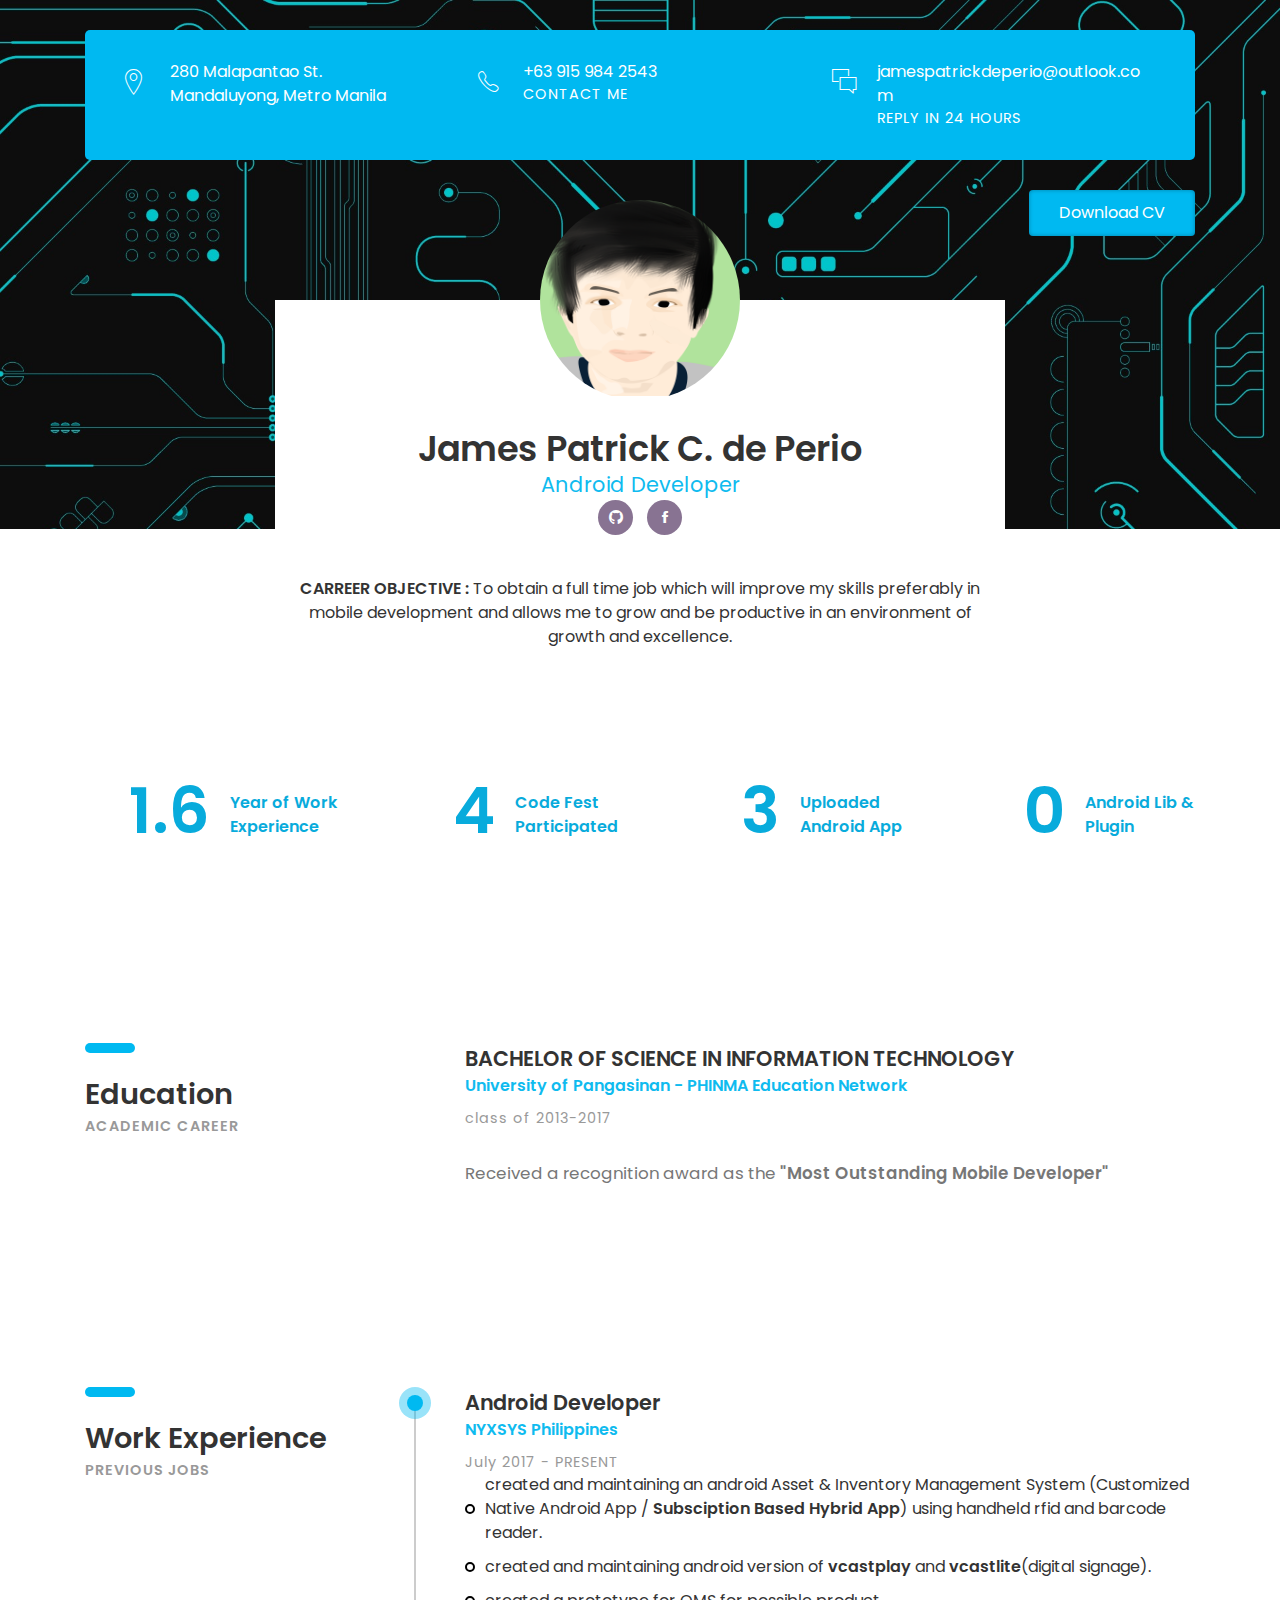
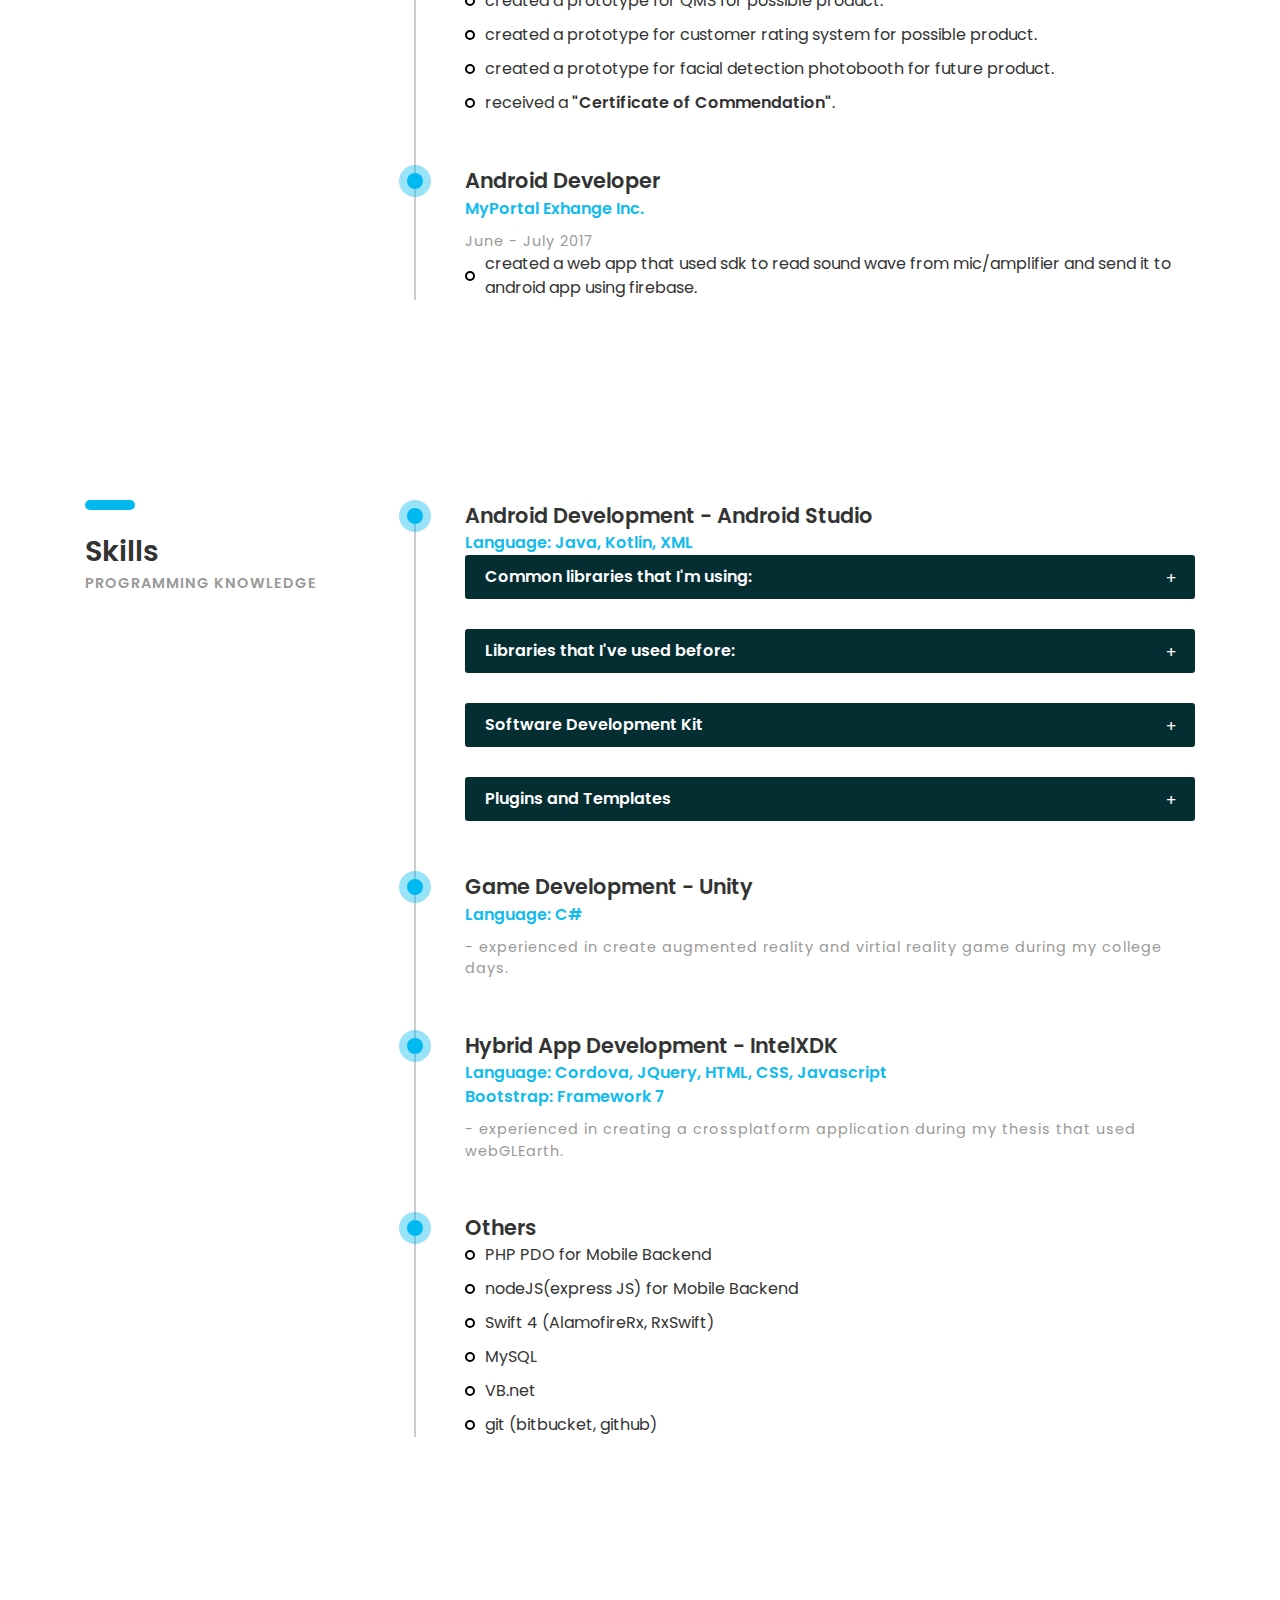
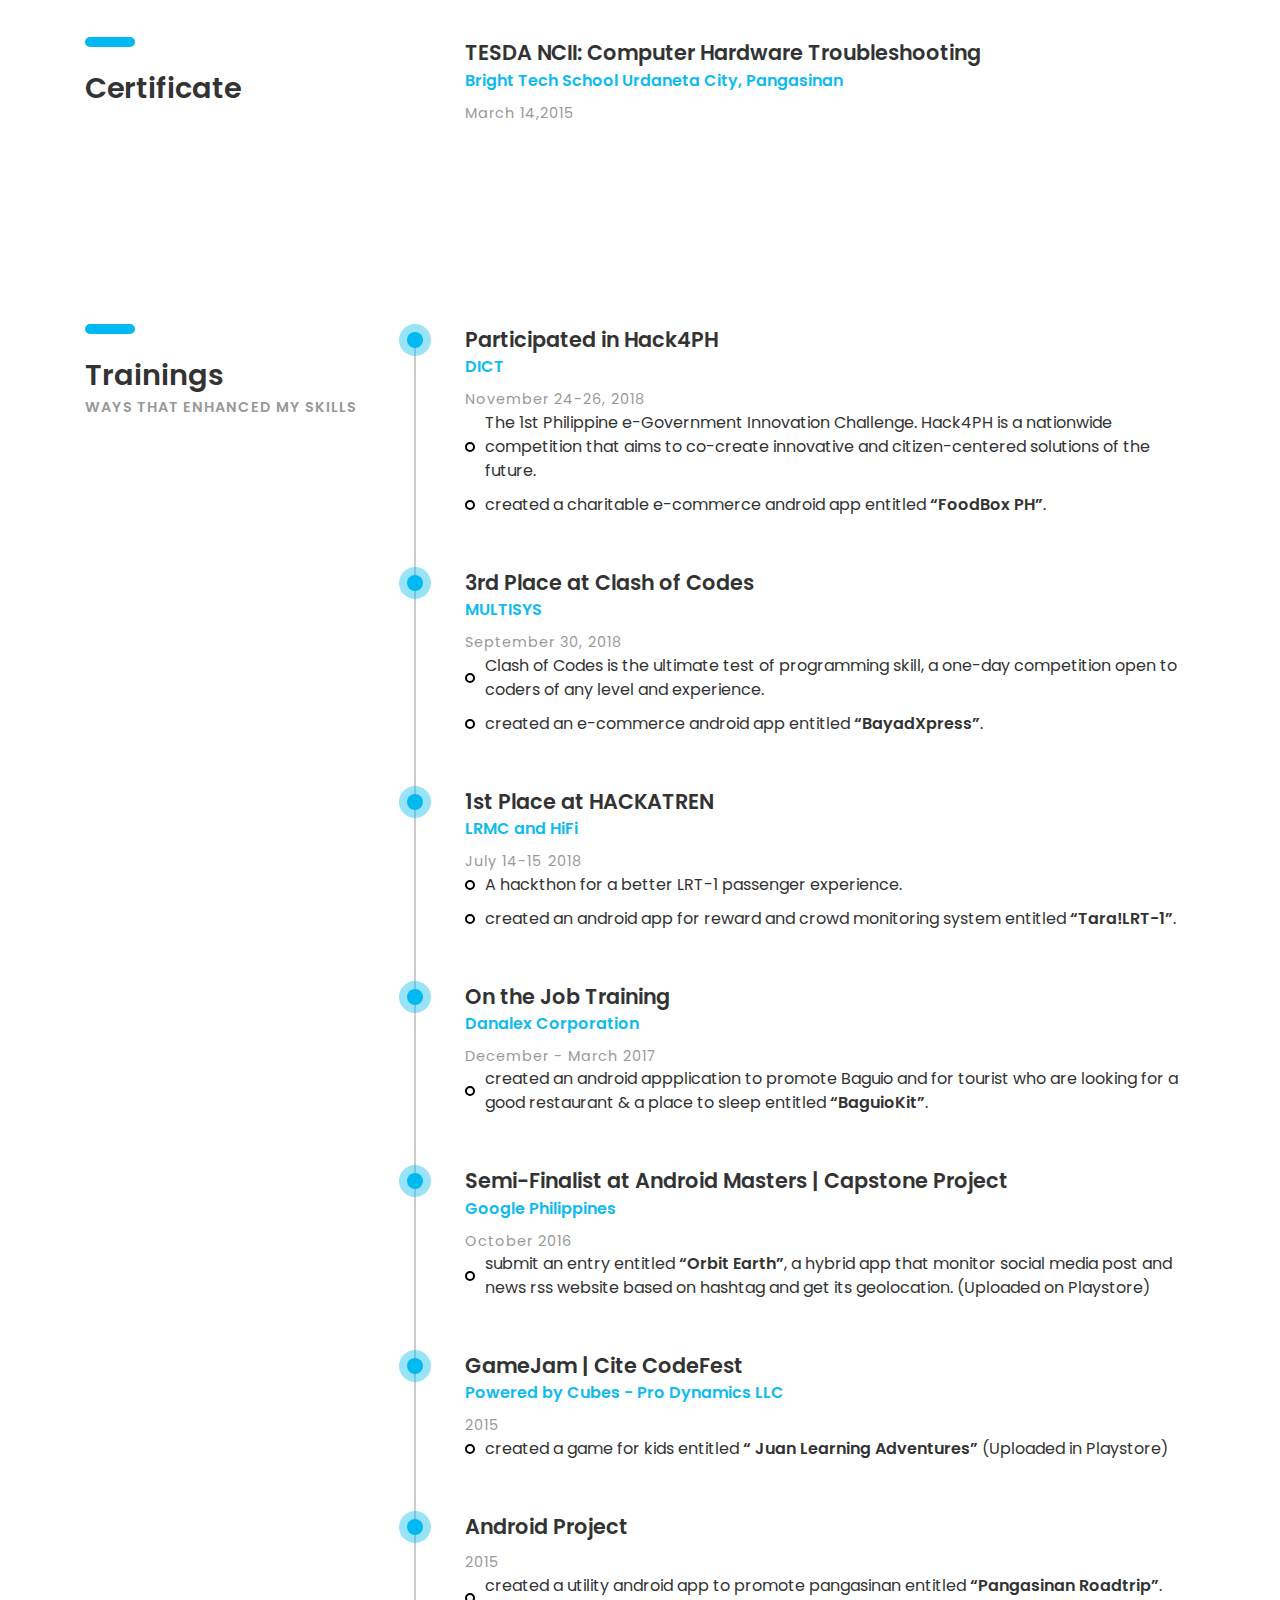
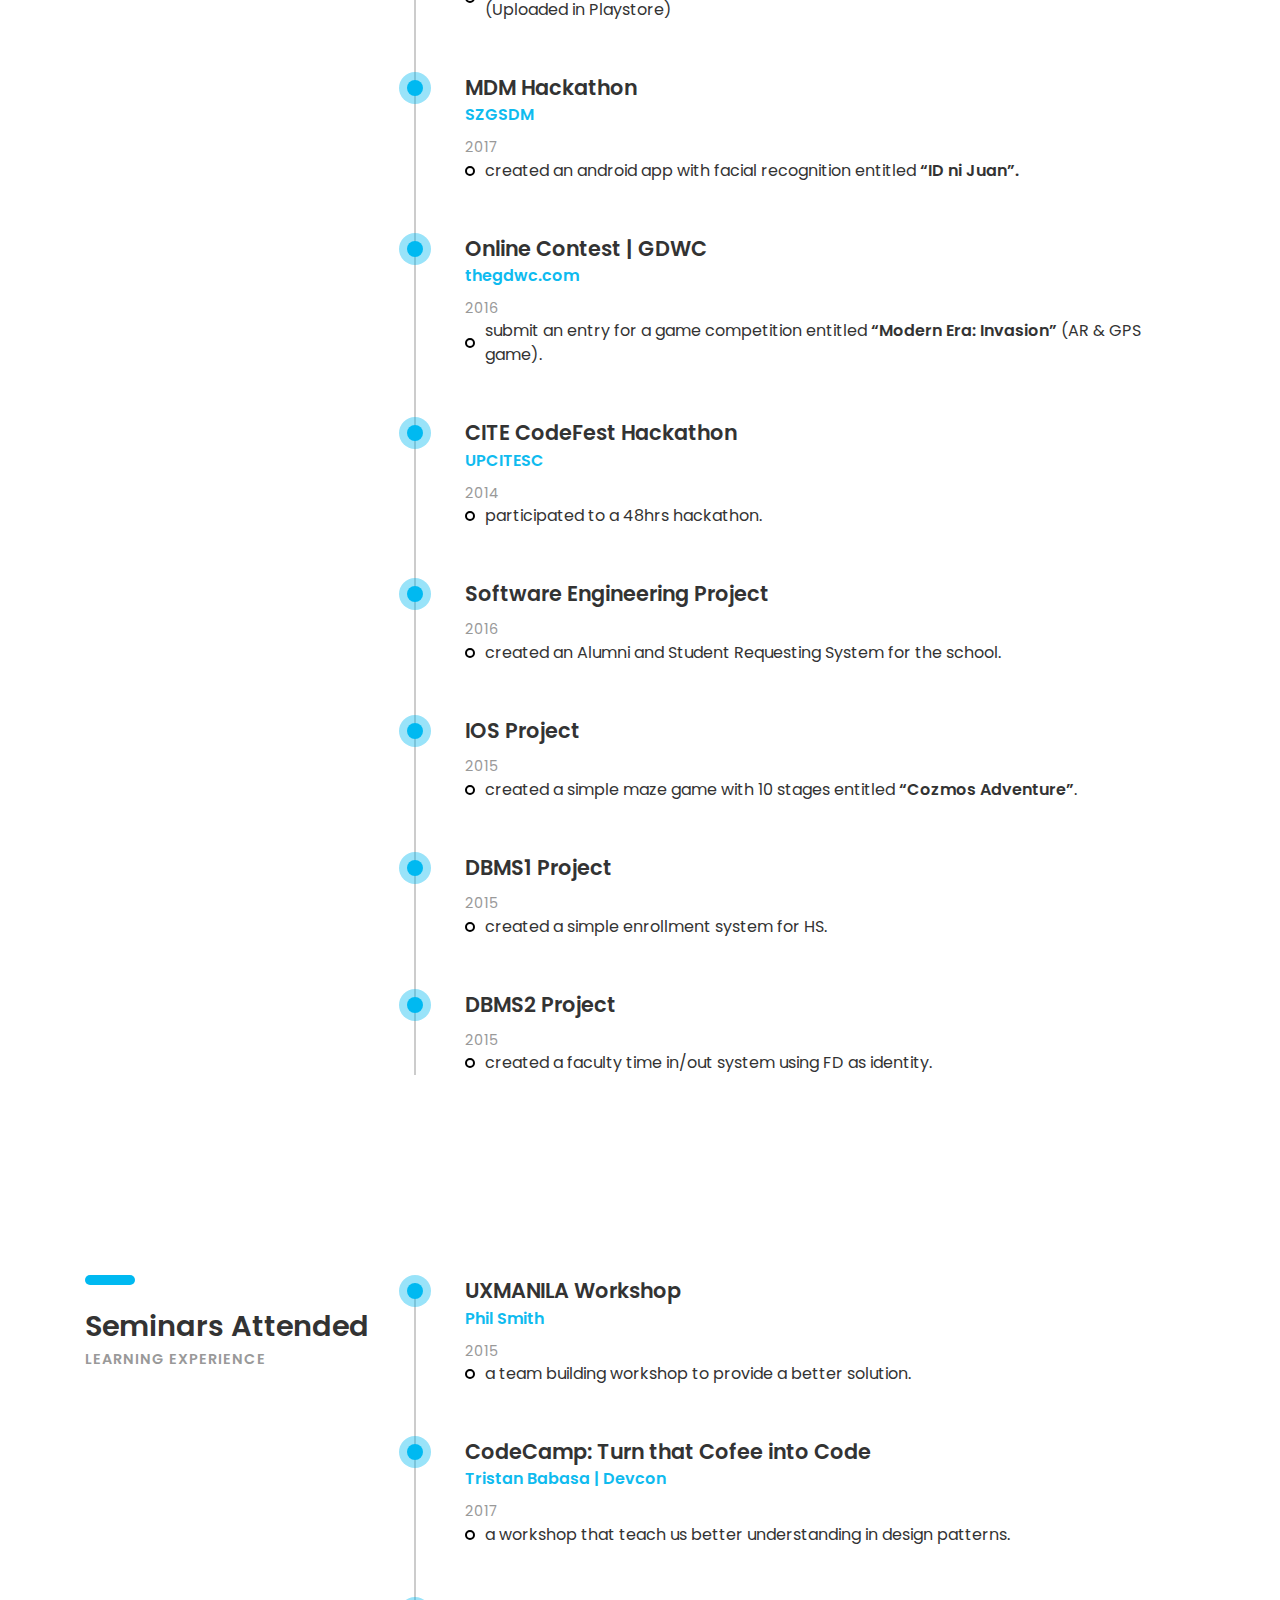
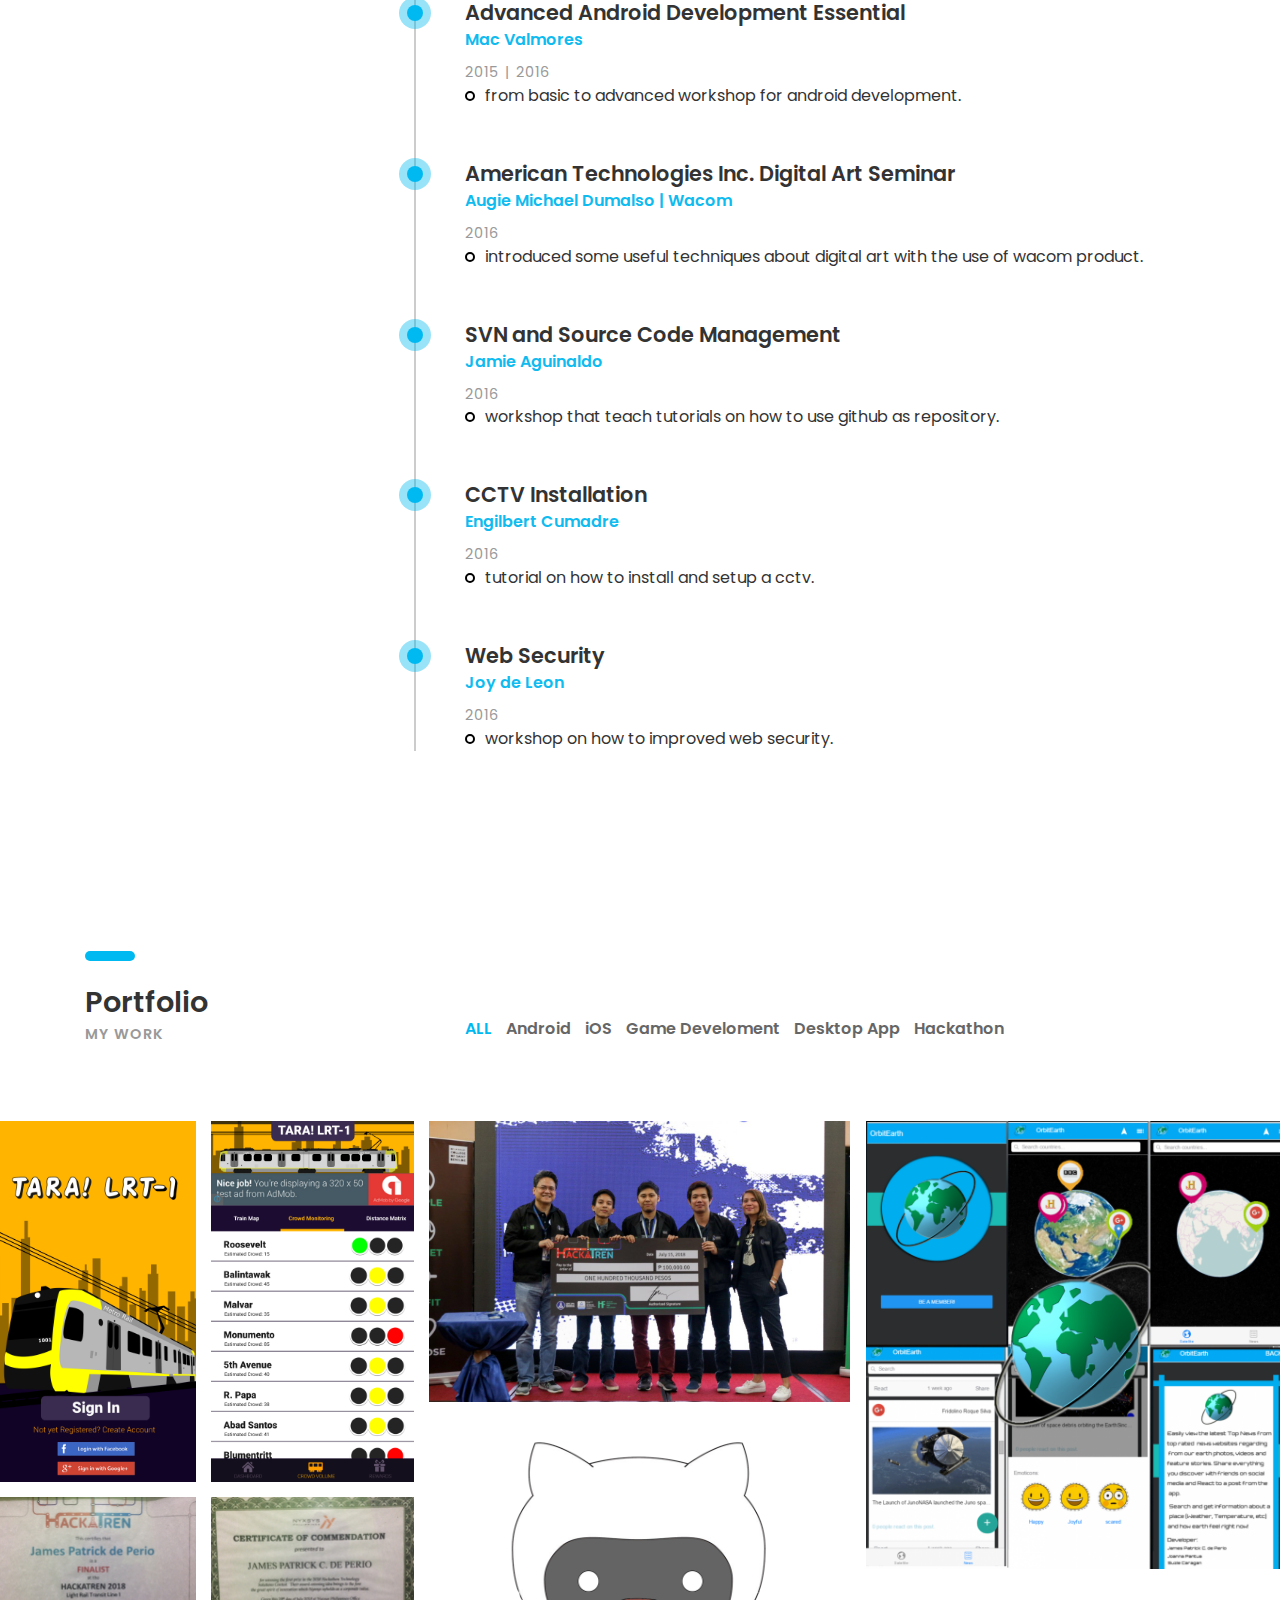
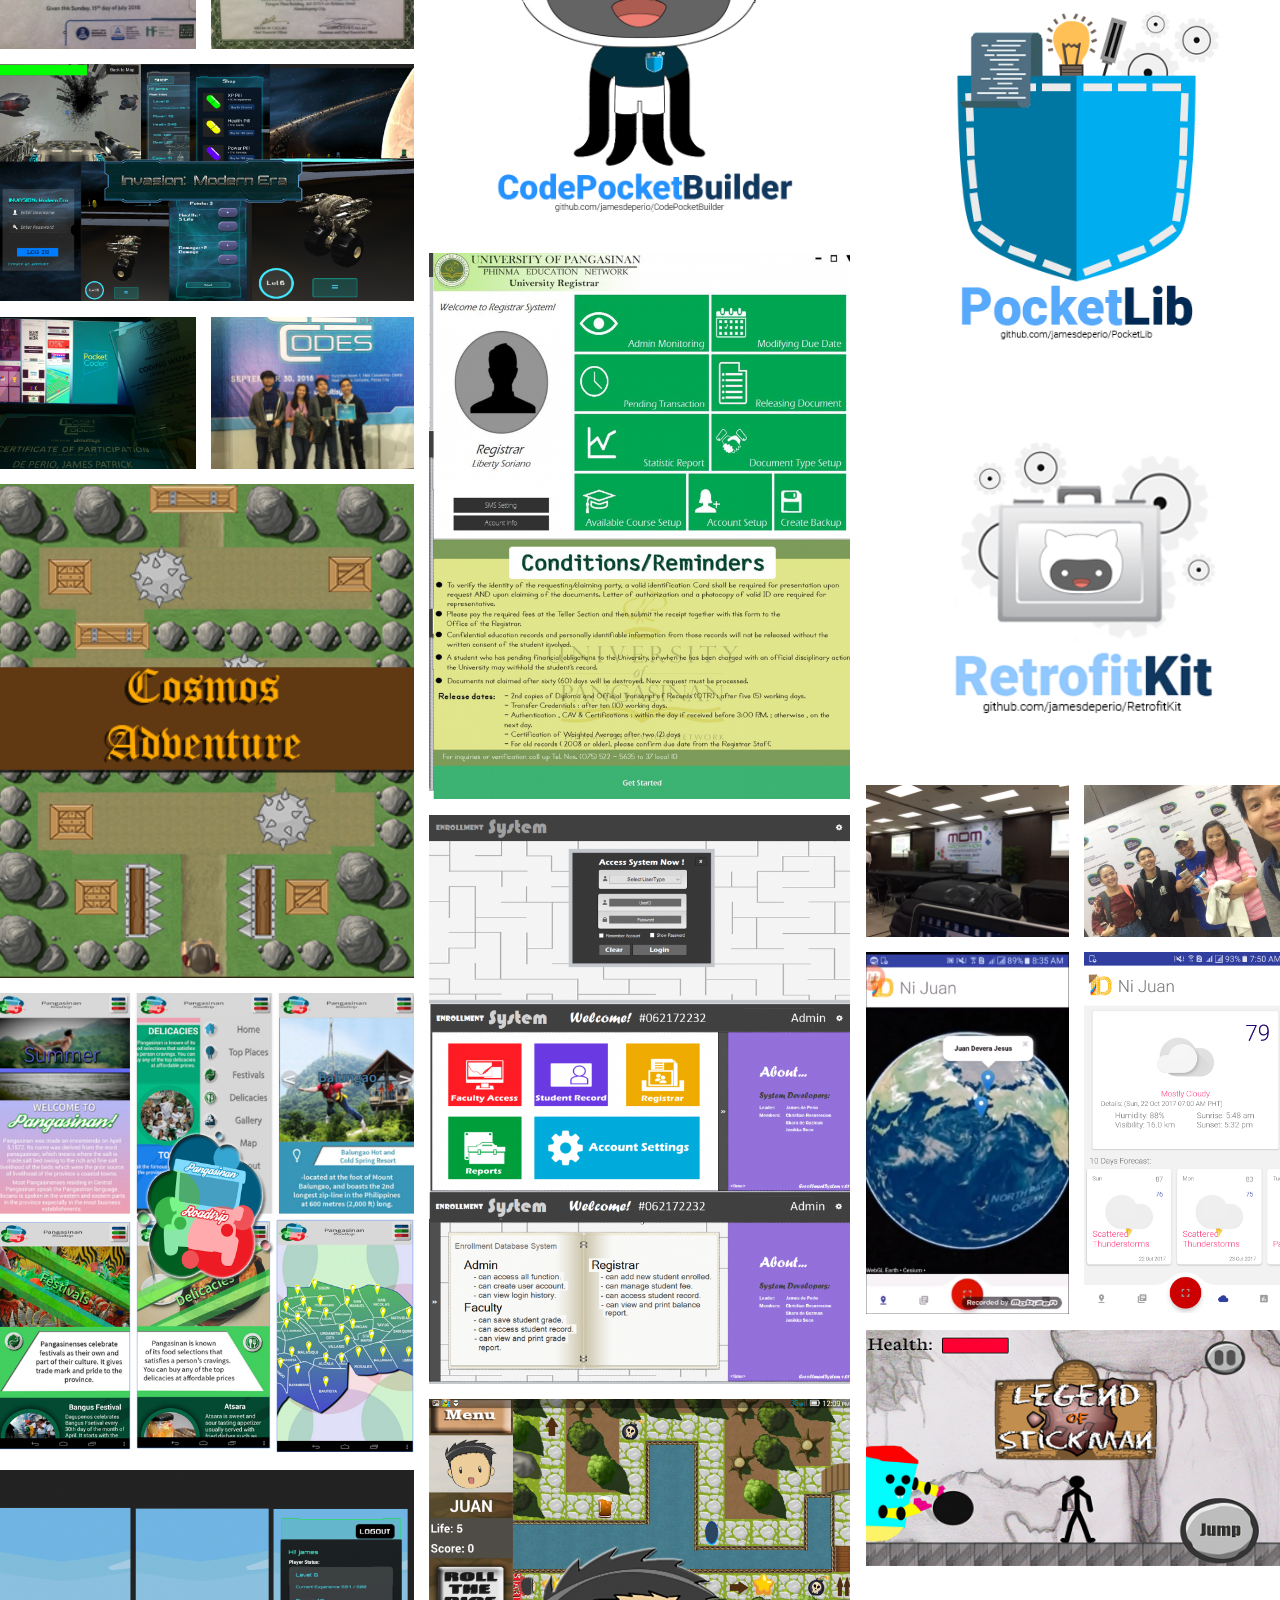
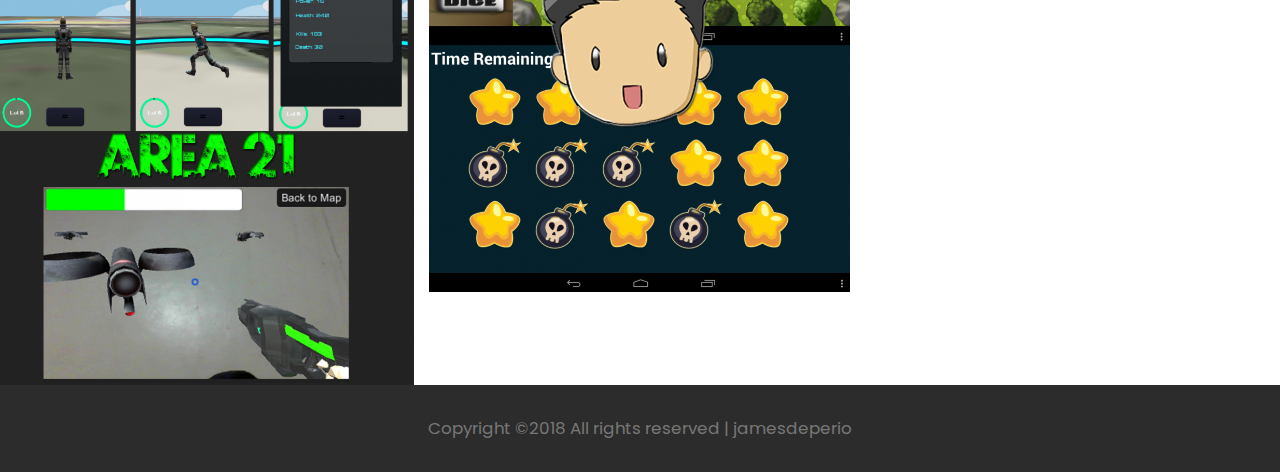
==== portfolio/index.html @ 8eeb9b4e "rename folder" ====
<!DOCTYPE HTML>
<html lang="en">
<head>
	<title>jamesdeperio.github.io</title>
	<meta http-equiv="X-UA-Compatible" content="IE=edge">
    <meta name="viewport" content="width=device-width, initial-scale=1">
	<meta charset="UTF-8">


	<!-- Font -->

	<link href="https://fonts.googleapis.com/css?family=Poppins:400,500,600,700%7CAllura" rel="stylesheet">

	<!-- Stylesheets -->

	<link href="common-css/bootstrap.css" rel="stylesheet">

	<link href="common-css/ionicons.css" rel="stylesheet">

	<link href="common-css/fluidbox.min.css" rel="stylesheet">

	<link href="01-cv-portfolio/css/styles.css" rel="stylesheet">

	<link href="01-cv-portfolio/css/responsive.css" rel="stylesheet">

</head>
<body>

	<header>
		<div class="container">
			<div class="heading-wrapper">
				<div class="row">
					<div class="col-sm-6 col-md-6 col-lg-4">
						<div class="info">
							<i class="icon ion-ios-location-outline"></i>
							<div class="right-area">
								<h5>280 Malapantao St.</h5>
								<h5>Mandaluyong, Metro Manila</h5>
							</div><!-- right-area -->
						</div><!-- info -->
					</div><!-- col-sm-4 -->

					<div class="col-sm-6 col-md-6 col-lg-4">
						<div class="info">
							<i class="icon ion-ios-telephone-outline"></i>
							<div class="right-area">
								<h5>+63 915 984 2543</h5>
								<h6>CONTACT ME</h6>
							</div><!-- right-area -->
						</div><!-- info -->
					</div><!-- col-sm-4 -->

					<div class="col-sm-6 col-md-6 col-lg-4">
						<div class="info">
							<i class="icon ion-ios-chatboxes-outline"></i>
							<div class="right-area">
								<h5>jamespatrickdeperio@outlook.com</h5>
								<h6>REPLY IN 24 HOURS</h6>
							</div><!-- right-area -->
						</div><!-- info -->
					</div><!-- col-sm-4 -->
				</div><!-- row -->
			</div><!-- heading-wrapper -->

			<a class="downlad-btn" href="images/cv.pdf">Download CV</a>
		</div><!-- container -->
	</header>

	<section class="intro-section">
		<div class="container">
			<div class="row">
				<div class="col-md-1 col-lg-2"></div>
				<div class="col-md-10 col-lg-8">
					<div class="intro">

						<div class="profile-img"><img id="photoimg" src="images/photo.png" alt=""></div>

						<h2><b>James Patrick C. de Perio</b></h2>
						<h4 class="font-yellow">Android Developer</h4>
						<ul class="social-icons">
							<li><a href="https://github.com/jamesdeperio"><i class="ion-social-github"></i></a></li>
							<li><a href="https://facebook.com/jamesdeperio"><i class="ion-social-facebook"></i></a></li>
						</ul>
						<ul class="information margin-tb-30">
							<li><b>CARREER OBJECTIVE : </b>To obtain a full time job which will
improve my skills preferably in mobile
development and allows me to grow
and be productive in an environment of
growth and excellence.</li>
						</ul>

					</div><!-- intro -->
				</div><!-- col-sm-8 -->
			</div><!-- row -->
		</div><!-- container -->
		</section><!-- intro-section -->
		<section class="counter-section" id="counter" >
			<div class="container">
				<div class="row">

					<div class="col-sm-6 col-md-6 col-lg-3">
						<div class="counter margin-b-30">
							<h1 class="title"><b><span class="counter-value" data-duration="400" data-count="1.6">0</span></b></h1>
							<h5 class="desc"><b>Year of Work Experience</b></h5>
						</div><!-- counter -->
					</div><!-- col-md-3-->

					<div class="col-sm-6 col-md-6 col-lg-3">
						<div class="counter margin-b-30">
							<h1 class="title"><b><span class="counter-value" data-duration="1400" data-count="8">0</span></b></h1>
							<h5 class="desc"><b>Code Fest Participated</b></h5>
						</div><!-- counter -->
					</div><!-- col-md-3-->

					<div class="col-sm-6 col-md-6 col-lg-3">
						<div class="counter margin-b-30">
							<h1 class="title"><b><span class="counter-value" data-duration="700" data-count="3">0</span></b></h1>
							<h5 class="desc"><b>Uploaded Android App</b></h5>
						</div><!-- counter -->
					</div><!-- col-md-3-->

					<div class="col-sm-6 col-md-6 col-lg-3">
						<div class="counter margin-b-30">
							<h1 class="title"><b><span class="counter-value" data-duration="2000" data-count="3">0</span></b></h1>
							<h5 class="desc"><b>Android Lib &amp; Plugin</b></h5>
						</div><!-- margin-b-30 -->
					</div><!-- col-md-3-->

				</div><!-- row-->
			</div><!-- container-->
			</section><!-- counter-section-->

		<section class="education-section section" >
						<div class="container">
							<div class="row">
								<div class="col-sm-4" >

									<div class="heading">
										<h3><b>Education</b></h3>
										<h6 class="font-lite-black"><b>ACADEMIC CAREER</b></h6>
									</div>
								</div><!-- col-sm-4 -->
								<div class="col-sm-8">
										<div class="education margin-b-50">
											<h4><b>BACHELOR OF SCIENCE IN INFORMATION TECHNOLOGY</b></h4>
											<h5 class="font-yellow"><b>University of Pangasinan - PHINMA Education Network</b></h5>
											<h6 class="font-lite-black margin-t-10">class of 2013-2017</h6>
											<p class="margin-tb-30">
												Received a recognition award as the <b>"Most Outstanding Mobile Developer"</b>
											</p>
										</div><!-- education -->

								</div><!-- col-sm-8 -->
							</div><!-- row -->
						</div><!-- container -->

					</section>

		<section class="experience-section section">
			<div class="container">
				<div class="row">
					<div class="col-sm-4" >

						<div class="heading">
							<h3><b>Work Experience</b></h3>
							<h6 class="font-lite-black"><b>PREVIOUS JOBS</b></h6>
						</div>
					</div><!-- col-sm-3 -->

					<div class="col-sm-8">
						<div class="education-wrapper">
							<div class="education margin-b-50">
								<div class="experience margin-b-50">
									<h4><b>Android Developer</b></h4>
									<h5 class="font-yellow"><b><a href="https://nyxsys.ph">NYXSYS Philippines</a></b></h5>
									<h6 class="font-lite-black margin-t-10">July 2017 - PRESENT</h6>
									<ul class="list margin-b-30">
										<li><span>created and maintaining an android Asset &amp; Inventory Management System (Customized Native Android App / <a href="https://aims.nyxsoft.app"><b>Subsciption Based Hybrid App</a></b>)
										using handheld rfid and barcode reader.</span></li>
										<li><span>created and maintaining android version
										of <a href="https://vcastplay.com"><b>vcastplay</b> and <b>vcastlite</b></a>(digital signage).</span></li>
										<li><span>created a prototype for QMS for possible product.</span></li>
										<li><span>created a prototype for customer rating
										system for possible product.</span></li>
										<li><span>created a prototype for facial detection photobooth for future product.</span></li>
										<li><span>received a <b>"Certificate of Commendation"</b>.</span></li>
									</ul>
								</div><!-- experience -->


							</div>
							<div class="education margin-b-50">
								<div class="experience margin-b-50">
									<h4><b>Android Developer</b></h4>
									<h5 class="font-yellow"><b>MyPortal Exhange Inc.</b></h5>
									<h6 class="font-lite-black margin-t-10">June - July 2017</h6>
									<ul class="list margin-b-30">
										<li><span>created a web app that used sdk to read
sound wave from mic/amplifier and send
it to android app using firebase.</span></li>

									</ul>
								</div><!-- experience -->


							</div>
				</div><!-- row -->
			</div><!-- container -->

		</section><!-- experience-section -->


		<section class="about-section section">
			<div class="container">
				<div class="row">
					<div class="col-sm-4" >

						<div class="heading">
							<h3><b>Skills</b></h3>
							<h6 class="font-lite-black"><b>PROGRAMMING KNOWLEDGE</b></h6>
						</div>
					</div><!-- col-sm-3 -->

					<div class="col-sm-8">
						<div class="education-wrapper">
							<div class="education margin-b-50">
								<div class="experience margin-b-50">
									<h4><b>Android Development - Android Studio</b></h4>
									<h5 class="font-yellow"><b>Language: Java, Kotlin, XML</b></h5>
									<!---- aaaa -->
									<div class="panel margin-b-30">
						<div class="panel-area margin-b-30">
							<h5 class="panel-title"><b>Common libraries that I'm using:</b>
								<i class="icon minus ion-minus"></i><i class="icon plus ion-plus"></i></h5>
							<div  class="panel-desc row">
								<div class="col-sm-6 col-md-6 col-lg-4">
									<div class="radial-prog-area margin-b-30">
									<a class="btn btn-border-purple" href="#">Google Dagger</a>
									</div><!-- radial-prog-area-->
								</div><!-- col-sm-6-->
								<div class="col-sm-6 col-md-6 col-lg-4">
									<div class="radial-prog-area margin-b-30">
									<a class="btn btn-border-purple" href="#">Reactive Java</a>
									</div><!-- radial-prog-area-->
								</div><!-- col-sm-6-->
								<div class="col-sm-6 col-md-6 col-lg-4">
									<div class="radial-prog-area margin-b-30">
									<a class="btn btn-border-purple" href="#">Reactive Kotlin</a>
									</div><!-- radial-prog-area-->
								</div><!-- col-sm-6-->
								<div class="col-sm-6 col-md-6 col-lg-4">
									<div class="radial-prog-area margin-b-30">
									<a class="btn btn-border-purple" href="#">Reactive Android</a>
									</div><!-- radial-prog-area-->
								</div><!-- col-sm-6-->
								<div class="col-sm-6 col-md-6 col-lg-4">
									<div class="radial-prog-area margin-b-30">
									<a class="btn btn-border-purple" href="#">KotlinX Coroutine</a>
									</div><!-- radial-prog-area-->
								</div><!-- col-sm-6-->
								<div class="col-sm-6 col-md-6 col-lg-4">
									<div class="radial-prog-area margin-b-30">
									<a class="btn btn-border-purple" href="#">Retrofit</a>
									</div><!-- radial-prog-area-->
								</div><!-- col-sm-6-->
								<div class="col-sm-6 col-md-6 col-lg-4">
									<div class="radial-prog-area margin-b-30">
									<a class="btn btn-border-purple" href="#">Glide</a>
									</div><!-- radial-prog-area-->
								</div><!-- col-sm-6-->
								<div class="col-sm-6 col-md-6 col-lg-4">
									<div class="radial-prog-area margin-b-30">
									<a class="btn btn-border-purple" href="#">GreenDao</a>
									</div><!-- radial-prog-area-->
								</div><!-- col-sm-6-->
								<div class="col-sm-6 col-md-6 col-lg-4">
									<div class="radial-prog-area margin-b-30">
									<a class="btn btn-border-purple" href="#">ReyMaterial</a>
									</div><!-- radial-prog-area-->
								</div><!-- col-sm-6-->
								<div class="col-sm-6 col-md-6 col-lg-4">
									<div class="radial-prog-area margin-b-30">
									<a class="btn btn-border-purple" href="#">GSON</a>
									</div><!-- radial-prog-area-->
								</div><!-- col-sm-6-->
								<div class="col-sm-6 col-md-6 col-lg-4">
									<div class="radial-prog-area margin-b-30">
									<a class="btn btn-border-purple" href="#">TikXML</a>
									</div><!-- radial-prog-area-->
								</div><!-- col-sm-6-->
								<div class="col-sm-6 col-md-6 col-lg-4">
									<div class="radial-prog-area margin-b-30">
									<a class="btn btn-border-purple" href="#">PocketLib</a>
									</div><!-- radial-prog-area-->
								</div><!-- col-sm-6-->
								<div class="col-sm-6 col-md-6 col-lg-4">
									<div class="radial-prog-area margin-b-30">
									<a class="btn btn-border-purple" href="#">RetrofitKit</a>
									</div><!-- radial-prog-area-->
								</div><!-- col-sm-6-->
								<div class="col-sm-6 col-md-6 col-lg-4">
									<div class="radial-prog-area margin-b-30">
									<a class="btn btn-border-purple" href="#">ApacheCommonNet</a>
									</div><!-- radial-prog-area-->
								</div><!-- col-sm-6-->
								<div class="col-sm-6 col-md-6 col-lg-4">
									<div class="radial-prog-area margin-b-30">
									<a class="btn btn-border-purple" href="#">Lottie</a>
									</div><!-- radial-prog-area-->
								</div><!-- col-sm-6-->
							</div>
						</div><!-- panel-area -->

						<div class="panel-area margin-b-30">
							<h5 class="panel-title"><b>Libraries that I've used before:</b>
								<i class="icon minus ion-minus"></i><i class="icon plus ion-plus"></i></h5>
							<dev class="panel-desc row">
								<div class="col-sm-6 col-md-6 col-lg-4">
									<div class="radial-prog-area margin-b-30">
									<a class="btn btn-border-purple" href="#">Lombok Project</a>
									</div><!-- radial-prog-area-->
								</div><!-- col-sm-6-->
								<div class="col-sm-6 col-md-6 col-lg-4">
									<div class="radial-prog-area margin-b-30">
									<a class="btn btn-border-purple" href="#">Moshi</a>
									</div><!-- radial-prog-area-->
								</div><!-- col-sm-6-->

								<div class="col-sm-6 col-md-6 col-lg-4">
									<div class="radial-prog-area margin-b-30">
									<a class="btn btn-border-purple" href="#">ButterKnife</a>
									</div><!-- radial-prog-area-->
								</div><!-- col-sm-6-->
								<div class="col-sm-6 col-md-6 col-lg-4">
									<div class="radial-prog-area margin-b-30">
									<a class="btn btn-border-purple" href="#">VolleyPlus</a>
									</div><!-- radial-prog-area-->
								</div><!-- col-sm-6-->
								<div class="col-sm-6 col-md-6 col-lg-4">
									<div class="radial-prog-area margin-b-30">
									<a class="btn btn-border-purple" href="#">Android Annotation</a>
									</div><!-- radial-prog-area-->
								</div><!-- col-sm-6-->
								<div class="col-sm-6 col-md-6 col-lg-4">
									<div class="radial-prog-area margin-b-30">
									<a class="btn btn-border-purple" href="#">KryoNet</a>
									</div><!-- radial-prog-area-->

								</div><!-- col-sm-6-->
								<div class="col-sm-6 col-md-6 col-lg-4">
									<div class="radial-prog-area margin-b-30">
									<a class="btn btn-border-purple" href="#">Wasabeef Collection</a>
									</div><!-- radial-prog-area-->

								</div><!-- col-sm-6-->
							</dev>
						</div><!-- panel-area -->

						<div class="panel-area margin-b-30">
							<h5 class="panel-title"><b>Software Development Kit</b>
								<i class="icon minus ion-minus"></i><i class="icon plus ion-plus"></i></h5>
							<dev class="panel-desc row">
								<div class="col-sm-6 col-md-6 col-lg-4">
									<div class="radial-prog-area margin-b-30">
									<a class="btn btn-border-purple" href="#">Google Vision</a>
									</div><!-- radial-prog-area-->
								</div><!-- col-sm-6-->
								<div class="col-sm-6 col-md-6 col-lg-4">
									<div class="radial-prog-area margin-b-30">
									<a class="btn btn-border-purple" href="#">Google Map</a>
									</div><!-- radial-prog-area-->
								</div><!-- col-sm-6-->
								<div class="col-sm-6 col-md-6 col-lg-4">
									<div class="radial-prog-area margin-b-30">
									<a class="btn btn-border-purple" href="#">Zebra RFID</a>
									</div><!-- radial-prog-area-->
								</div><!-- col-sm-6-->
								<div class="col-sm-6 col-md-6 col-lg-4">
									<div class="radial-prog-area margin-b-30">
									<a class="btn btn-border-purple" href="#">Zebra Barcode</a>
									</div><!-- radial-prog-area-->
								</div><!-- col-sm-6-->
								<div class="col-sm-6 col-md-6 col-lg-4">
									<div class="radial-prog-area margin-b-30">
									<a class="btn btn-border-purple" href="#">API Trigger</a>
									</div><!-- radial-prog-area-->
								</div><!-- col-sm-6-->
								<div class="col-sm-6 col-md-6 col-lg-4">
									<div class="radial-prog-area margin-b-30">
									<a class="btn btn-border-purple" href="#">OpenCV(Unity)</a>
									</div><!-- radial-prog-area-->
								</div><!-- col-sm-6-->
								<div class="col-sm-6 col-md-6 col-lg-4">
									<div class="radial-prog-area margin-b-30">
									<a class="btn btn-border-purple" href="#">OneSignal</a>
									</div><!-- radial-prog-area-->
								</div><!-- col-sm-6-->
								<div class="col-sm-6 col-md-6 col-lg-4">
									<div class="radial-prog-area margin-b-30">
									<a class="btn btn-border-purple" href="#">Kairos</a>
									</div><!-- radial-prog-area-->
								</div><!-- col-sm-6-->
								<div class="col-sm-6 col-md-6 col-lg-4">
									<div class="radial-prog-area margin-b-30">
									<a class="btn btn-border-purple" href="#">EasyAR</a>
									</div><!-- radial-prog-area-->
								</div><!-- col-sm-6-->
							</dev>
						</div><!-- panel-area -->
						<div class="panel-area margin-b-30">
							<h5 class="panel-title"><b>Plugins and Templates</b>
								<i class="icon minus ion-minus"></i><i class="icon plus ion-plus"></i></h5>
							<dev class="panel-desc row">
								<div class="col-sm-6 col-md-6 col-lg-4">
									<div class="radial-prog-area margin-b-30">
									<a class="btn btn-border-purple" href="#">JSON to Kotlin Class</a>
									</div><!-- radial-prog-area-->
								</div><!-- col-sm-6-->
								<div class="col-sm-6 col-md-6 col-lg-4">
									<div class="radial-prog-area margin-b-30">
									<a class="btn btn-border-purple" href="#">ADB Idea</a>
									</div><!-- radial-prog-area-->
								</div><!-- col-sm-6-->
								<div class="col-sm-6 col-md-6 col-lg-4">
									<div class="radial-prog-area margin-b-30">
									<a class="btn btn-border-purple" href="#">FindBugs</a>
									</div><!-- radial-prog-area-->
								</div><!-- col-sm-6-->
								<div class="col-sm-6 col-md-6 col-lg-4">
									<div class="radial-prog-area margin-b-30">
									<a class="btn btn-border-purple" href="#">CodePocketBuilder</a>
									</div><!-- radial-prog-area-->
								</div><!-- col-sm-6-->
								<div class="col-sm-6 col-md-6 col-lg-4">
									<div class="radial-prog-area margin-b-30">
									<a class="btn btn-border-purple" href="#">Version Checker</a>
									</div><!-- radial-prog-area-->
								</div><!-- col-sm-6-->
							</dev>
						</div><!-- panel-area -->
					</div>
									<!---- aaaa -->


								</div><!-- experience -->
							</div>

							<div class="education margin-b-50">
								<div class="experience margin-b-50">
									<h4><b>Game Development - Unity</b></h4>
									<h5 class="font-yellow"><b>Language: C#</b></h5>
									<h6 class="font-lite-black margin-t-10">- experienced in create augmented reality and virtial reality game during my college days.</h6>

								</div><!-- experience -->
							</div>

							<div class="education margin-b-50">
								<div class="experience margin-b-50">
									<h4><b>Hybrid App Development - IntelXDK</b></h4>
									<h5 class="font-yellow"><b>Language: Cordova, JQuery, HTML, CSS, Javascript</b></h5>
									<h5 class="font-yellow"><b>Bootstrap: Framework 7</b></h5>
									<h6 class="font-lite-black margin-t-10">- experienced in creating a crossplatform application during my thesis that used webGLEarth.</h6>
								</div><!-- experience -->
							</div>

							<div class="education margin-b-50">
								<div class="experience margin-b-50">
									<h4><b>Others</b></h4>
									<ul class="list margin-b-30">
										<li><span>PHP PDO for Mobile Backend</span></li>
										<li><span>nodeJS(express JS) for Mobile Backend</span></li>
										<li><span>Swift 4 (AlamofireRx, RxSwift)</span></li>
										<li><span>MySQL</span></li>
										<li><span>VB.net</span></li>
										<li><span>git (bitbucket, github)</span></li>
									</ul>
								</div><!-- experience -->
							</div>

				</div><!-- row -->
			</div><!-- container -->

		</section><!-- about-section -->

		<section class="education-section section">
			<div class="container">
				<div class="row">
					<div class="col-sm-4" >

						<div class="heading">
							<h3><b>Certificate</b></h3>
							<h6 class="font-lite-black"><b></b></h6>
						</div>
					</div><!-- col-sm-4 -->
					<div class="col-sm-8">
							<div class="education margin-b-50">
								<h4><b>TESDA NCII: Computer Hardware Troubleshooting</b></h4>
								<h5 class="font-yellow"><b>Bright Tech School Urdaneta City, Pangasinan</b></h5>
								<h6 class="font-lite-black margin-t-10">March 14,2015</h6>
							</div><!-- education -->

					</div><!-- col-sm-8 -->
				</div><!-- row -->
			</div><!-- container -->

		</section>

		<section class="experience-section section">
			<div class="container">
				<div class="row">
					<div class="col-sm-4" >

						<div class="heading">
							<h3><b>Trainings</b></h3>
							<h6 class="font-lite-black"><b>WAYS THAT ENHANCED MY SKILLS</b></h6>
						</div>
					</div><!-- col-sm-3 -->

					<div class="col-sm-8">
						<div class="education-wrapper">
							<div class="education margin-b-50">
								<div class="experience margin-b-50">
									<h4><b>Participated in Hack4PH</b></h4>
									<h5 class="font-yellow"><b>DICT</b></h5>
									<h6 class="font-lite-black margin-t-10">November 24-26, 2018</h6>
									<ul class="list margin-b-30">
										<li><span>The 1st Philippine e-Government Innovation Challenge. Hack4PH is a nationwide competition that aims to co-create innovative and citizen-centered solutions of the future.</span></li>
										<li><span>created a charitable e-commerce android app entitled
										<b>“FoodBox PH”</b>.</span></li>
									</ul>
								</div><!-- experience -->


							</div>

							<div class="education margin-b-50">
								<div class="experience margin-b-50">
									<h4><b>3rd Place at Clash of Codes</b></h4>
									<h5 class="font-yellow"><b>MULTISYS</b></h5>
									<h6 class="font-lite-black margin-t-10">September 30, 2018</h6>
									<ul class="list margin-b-30">
										<li><span>Clash of Codes is the ultimate test of programming skill, a one-day competition open to coders of any level and experience.</span></li>
										<li><span>created an e-commerce android app entitled
										<b>“BayadXpress”</b>.</span></li>
									</ul>
								</div><!-- experience -->


							</div>
							<div class="education margin-b-50">
								<div class="experience margin-b-50">
									<h4><b>1st Place at HACKATREN</b></h4>
									<h5 class="font-yellow"><b>LRMC and HiFi</b></h5>
									<h6 class="font-lite-black margin-t-10">July 14-15 2018</h6>
									<ul class="list margin-b-30">
										<li><span>A hackthon for a better LRT-1 passenger experience.</span></li>
										<li><span>created an android app for reward and
										crowd monitoring system entitled
										<b>“Tara!LRT-1”</b>.</span></li>
									</ul>
								</div><!-- experience -->


							</div>
							<div class="education margin-b-50">
								<div class="experience margin-b-50">
									<h4><b>On the Job Training</b></h4>
									<h5 class="font-yellow"><b>Danalex Corporation</b></h5>
									<h6 class="font-lite-black margin-t-10">December - March 2017</h6>
									<ul class="list margin-b-30">
										<li><span>created an android appplication to promote Baguio and for tourist who
										are looking for a good restaurant &amp;
										a place to sleep entitled <b>“BaguioKit”</b>.</span></li>

									</ul>
								</div><!-- experience -->
							</div>
							<div class="education margin-b-50">
								<div class="experience margin-b-50">
									<h4><b>Semi-Finalist at Android Masters | Capstone Project</b></h4>
									<h5 class="font-yellow"><b>Google Philippines</b></h5>
									<h6 class="font-lite-black margin-t-10">October 2016</h6>
									<ul class="list margin-b-30">
										<li><span>submit an entry entitled <b><a href="#">“Orbit Earth”</a></b>, a
										hybrid app that monitor social media
										post and news rss website based on
										hashtag and get its geolocation.
										(Uploaded on Playstore)</span></li>

									</ul>
								</div><!-- experience -->
							</div>

							<div class="education margin-b-50">
								<div class="experience margin-b-50">
									<h4><b>GameJam | Cite CodeFest</b></h4>
									<h5 class="font-yellow"><b>Powered by Cubes - Pro Dynamics LLC</b></h5>
									<h6 class="font-lite-black margin-t-10">2015</h6>
									<ul class="list margin-b-30">
										<li><span>created a game for kids entitled <b><a href="#">“ Juan
										Learning Adventures”</a></b>
										(Uploaded in Playstore)</span></li>
									</ul>
								</div><!-- experience -->
							</div>
							<div class="education margin-b-50">
								<div class="experience margin-b-50">
									<h4><b>Android Project</b></h4>
								<h6 class="font-lite-black margin-t-10">2015</h6>
																	<ul class="list margin-b-30">
										<li><span>created a utility android app to promote
										pangasinan entitled <b><a href="#">“Pangasinan
										Roadtrip”</a></b>.  (Uploaded in Playstore)</span></li>
									</ul>
								</div><!-- experience -->
							</div>
							<div class="education margin-b-50">
								<div class="experience margin-b-50">
									<h4><b>MDM Hackathon</b></h4>
									<h5 class="font-yellow"><b>SZGSDM</b></h5>
									<h6 class="font-lite-black margin-t-10">2017</h6>
									<ul class="list margin-b-30">
										<li><span>created an android app with facial
										recognition entitled <b>“ID ni Juan”.</b></span></li>
									</ul>
								</div><!-- experience -->
							</div>
							<div class="education margin-b-50">
								<div class="experience margin-b-50">
									<h4><b>Online Contest | GDWC</b></h4>
									<h5 class="font-yellow"><b><a href="http://thegdwc.com">thegdwc.com</a></b></h5>

									<h6 class="font-lite-black margin-t-10">2016</h6>
									<ul class="list margin-b-30">
										<li><span>submit an entry for a game competition
										entitled <b>“Modern Era: Invasion”</b> (AR &
										GPS game).</span></li>
									</ul>
								</div><!-- experience -->
							</div>
							<div class="education margin-b-50">
								<div class="experience margin-b-50">
									<h4><b>CITE CodeFest Hackathon</b></h4>
									<h5 class="font-yellow"><b>UPCITESC</b></h5>
									<h6 class="font-lite-black margin-t-10">2014</h6>
									<ul class="list margin-b-30">
										<li><span>participated to a 48hrs hackathon.</span></li>
									</ul>
								</div><!-- experience -->
							</div>
							<div class="education margin-b-50">
								<div class="experience margin-b-50">
									<h4><b>Software Engineering Project</b></h4>
							<h6 class="font-lite-black margin-t-10">2016</h6>
									<ul class="list margin-b-30">
										<li><span>created an Alumni and Student
										Requesting System for the school.</span></li>
									</ul>
								</div><!-- experience -->
							</div>
							<div class="education margin-b-50">
								<div class="experience margin-b-50">
									<h4><b>IOS Project</b></h4>
									<h6 class="font-lite-black margin-t-10">2015</h6>
									<ul class="list margin-b-30">
										<li><span>created a simple maze game with 10
										stages entitled <b>“Cozmos Adventure”</b>.</span></li>
									</ul>
								</div><!-- experience -->
							</div>
							<div class="education margin-b-50">
								<div class="experience margin-b-50">
									<h4><b>DBMS1 Project</b></h4>
									<h6 class="font-lite-black margin-t-10">2015</h6>
									<ul class="list margin-b-30">
										<li><span>created a simple enrollment system
										for HS.</span></li>
									</ul>
								</div><!-- experience -->
							</div>
							<div class="education margin-b-50">
								<div class="experience margin-b-50">
									<h4><b>DBMS2 Project</b></h4>
									<h6 class="font-lite-black margin-t-10">2015</h6>
									<ul class="list margin-b-30">
										<li><span>created a faculty time in/out system
										using FD as identity.</span></li>
									</ul>
								</div><!-- experience -->
							</div>

				</div><!-- row -->
			</div><!-- container -->

		</section><!-- experience-section -->
		<section class="experience-section section">
			<div class="container">
				<div class="row">
					<div class="col-sm-4" >

						<div class="heading">
							<h3><b>Seminars Attended</b></h3>
							<h6 class="font-lite-black"><b>LEARNING EXPERIENCE</b></h6>
						</div>
					</div><!-- col-sm-3 -->

					<div class="col-sm-8">
						<div class="education-wrapper">
							<div class="education margin-b-50">
								<div class="experience margin-b-50">
									<h4><b>UXMANILA Workshop</b></h4>
									<h5 class="font-yellow"><b>Phil Smith</b></h5>
									<h6 class="font-lite-black margin-t-10">2015</h6>
									<ul class="list margin-b-30">
										<li><span>a team building workshop to provide a better solution.</span></li>
									</ul>
								</div><!-- experience -->


							</div>
							<div class="education margin-b-50">
								<div class="experience margin-b-50">
									<h4><b>CodeCamp: Turn that Cofee into Code</b></h4>
									<h5 class="font-yellow"><b>Tristan Babasa | Devcon</b></h5>
									<h6 class="font-lite-black margin-t-10">2017</h6>
									<ul class="list margin-b-30">
										<li><span>a workshop that teach us better understanding in design patterns.</span></li>

									</ul>
								</div><!-- experience -->
							</div>
							<div class="education margin-b-50">
								<div class="experience margin-b-50">
									<h4><b>Advanced Android Development Essential</b></h4>
									<h5 class="font-yellow"><b>Mac Valmores</b></h5>
									<h6 class="font-lite-black margin-t-10">2015 | 2016</h6>
									<ul class="list margin-b-30">
										<li><span>from basic to advanced workshop for android development.</span></li>

									</ul>
								</div><!-- experience -->
							</div>

							<div class="education margin-b-50">
								<div class="experience margin-b-50">
									<h4><b>American Technologies Inc. Digital Art Seminar</b></h4>
									<h5 class="font-yellow"><b>Augie Michael Dumalso | Wacom</b></h5>
									<h6 class="font-lite-black margin-t-10">2016</h6>
									<ul class="list margin-b-30">
										<li><span>introduced some useful techniques about digital art with the use of wacom product.</span></li>
									</ul>
								</div><!-- experience -->
							</div>
							<div class="education margin-b-50">
								<div class="experience margin-b-50">
									<h4><b>SVN and Source Code Management</b></h4>
									<h5 class="font-yellow"><b>Jamie Aguinaldo</b></h5>
									<h6 class="font-lite-black margin-t-10">2016</h6>
									<ul class="list margin-b-30">
										<li><span>workshop that teach tutorials on how to use github as repository.</span></li>
									</ul>
								</div><!-- experience -->
							</div>
							<div class="education margin-b-50">
								<div class="experience margin-b-50">
									<h4><b>CCTV Installation</b></h4>
									<h5 class="font-yellow"><b>Engilbert Cumadre</b></h5>
									<h6 class="font-lite-black margin-t-10">2016</h6>
									<ul class="list margin-b-30">
										<li><span>tutorial on how to install and setup a cctv.</b></span></li>
									</ul>
								</div><!-- experience -->
							</div>
							<div class="education margin-b-50">
								<div class="experience margin-b-50">
									<h4><b>Web Security</b></h4>
									<h5 class="font-yellow"><b>Joy de Leon</b></h5>
									<h6 class="font-lite-black margin-t-10">2016</h6>
									<ul class="list margin-b-30">
										<li><span>workshop on how to improved web security.</span></li>
									</ul>
								</div><!-- experience -->
							</div>

				</div><!-- row -->
			</div><!-- container -->

		</section><!-- experience-section -->

	<section class="portfolio-section section">
		<div class="container">
			<div class="row">
				<div class="col-sm-4" >
					<div class="heading">
						<h3><b>Portfolio</b></h3>
						<h6 class="font-lite-black"><b>MY WORK</b></h6>
					</div>
				</div><!-- col-sm-4 -->
				<div class="col-sm-8">
					<div class="portfolioFilter clearfix margin-b-80">
						<a href="#" data-filter="*" class="current"><b>ALL</b></a>
						<a href="#" data-filter=".android"><b>Android</b></a>
						<a href="#" data-filter=".ios"><b>iOS</b></a>
						<a href="#" data-filter=".gamedev"><b>Game Develoment</b></a>
						<a href="#" data-filter=".desktop"><b>Desktop App</b></a>
						<a href="#" data-filter=".hackathon"><b>Hackathon</b></a>
					</div><!-- portfolioFilter -->
				</div><!-- col-sm-8 -->
			</div><!-- row -->
		</div><!-- container -->

		<div class="portfolioContainer">

			<div class="p-item p-item-2 android hackathon">
				<a class="img" href="images/tara1.png" data-fluidbox>
					<img src="images/tara1.png" alt=""></a>
				<a class="img" href="images/tara2.png" data-fluidbox>
					<img src="images/tara2.png" alt=""></a>
			</div><!-- p-item -->
			<div class="p-item android hackathon">
				<a href="images/tara5.jpg" data-fluidbox>
					<img src="images/tara5.jpg" alt=""></a>
			</div><!-- p-item -->

			<div class="p-item android hackathon">
				<a href="images/orbitearth.png" data-fluidbox>
					<img src="images/orbitearth.png" alt=""></a>
			</div><!-- p-item -->

			<div class="p-item android">
				<a href="images/codepocketbuilder.png" data-fluidbox>
					<img src="images/codepocketbuilder.png" alt=""></a>
			</div><!-- p-item -->
			<div class="p-item p-item-2 hackathon">
				<a class="img" href="images/tara3.JPG" data-fluidbox>
					<img src="images/tara3.JPG" alt=""></a>
				<a class="img" href="images/tara4.JPG" data-fluidbox>
					<img src="images/tara4.JPG" alt=""></a>
			</div><!-- p-item -->
			<div class="p-item android">
				<a href="images/pocketlib.png" data-fluidbox>
					<img src="images/pocketlib.png" alt=""></a>
			</div><!-- p-item -->
			<div class="p-item android gamedev hackathon">
				<a href="images/invasion.png" data-fluidbox>
					<img src="images/invasion.png" alt=""></a>
			</div><!-- p-item -->
			<div class="p-item desktop">
				<a href="images/alumni1.png" data-fluidbox>
					<img src="images/alumni1.png" alt=""></a>
			</div><!-- p-item -->
			<div class="p-item p-item-2 android hackathon">
				<a class="img" href="images/coc1.jpg" data-fluidbox>
					<img src="images/coc1.jpg" alt=""></a>
				<a class="img" href="images/coc2.jpg" data-fluidbox>
					<img src="images/coc2.jpg" alt=""></a>
			</div><!-- p-item -->

			<div class="p-item android">
				<a href="images/retrofitkit.png" data-fluidbox>
					<img src="images/retrofitkit.png" alt=""></a>
			</div><!-- p-item -->
			<div class="p-item ios gamedev">
				<a href="images/cosmos.png" data-fluidbox>
					<img src="images/cosmos.png" alt=""></a>
			</div><!-- p-item -->
			<div class="p-item p-item-2 hackathon">
				<a class="img" href="images/mdm.JPG" data-fluidbox>
					<img src="images/mdm.JPG" alt=""></a>
				<a class="img" href="images/mdm2.JPG" data-fluidbox>
					<img src="images/mdm2.JPG" alt=""></a>
			</div><!-- p-item -->
			<div class="p-item desktop">
				<a href="images/alumni.png" data-fluidbox>
					<img src="images/alumni.png" alt=""></a>
			</div><!-- p-item -->
			<div class="p-item p-item-2 android hackathon">
				<a class="img" href="images/idnijuan2.png" data-fluidbox>
					<img src="images/idnijuan2.png" alt=""></a>
				<a class="img" href="images/idnijuan1.png" data-fluidbox>
					<img src="images/idnijuan1.png" alt=""></a>
			</div><!-- p-item -->
			<div class="p-item android">
				<a href="images/pr.png" data-fluidbox>
					<img src="images/pr.png" alt=""></a>
			</div><!-- p-item -->

			<div class="p-item android gamedev">
				<a href="images/legendofstickman.png" data-fluidbox>
					<img src="images/legendofstickman.png" alt=""></a>
			</div><!-- p-item -->
			<div class="p-item android gamedev hackathon">
				<a href="images/juan.png" data-fluidbox>
					<img src="images/juan.png" alt=""></a>
			</div><!-- p-item -->
			<div class="p-item android gamedev">
				<a href="images/area21.png" data-fluidbox>
					<img src="images/area21.png" alt=""></a>
			</div><!-- p-item -->



		</div><!-- portfolioContainer -->

	</section><!-- portfolio-section -->




	<footer>
		<p class="copyright">
			<!-- Link back to Colorlib can't be removed. Template is licensed under CC BY 3.0. -->
Copyright &copy;2018 All rights reserved | jamesdeperio
<!-- Link back to Colorlib can't be removed. Template is licensed under CC BY 3.0. -->
		</p>


	</footer>


	<!-- SCIPTS -->

	<script src="common-js/jquery-3.2.1.min.js"></script>

	<script src="common-js/tether.min.js"></script>

	<script src="common-js/bootstrap.js"></script>

	<script src="common-js/isotope.pkgd.min.js"></script>

	<script src="common-js/jquery.waypoints.min.js"></script>

	<script src="common-js/progressbar.min.js"></script>

	<script src="common-js/jquery.fluidbox.min.js"></script>

	<script src="common-js/scripts.js"></script>

</body>
</html>
---- portfolio/common-css/fluidbox.min.css ----
@-webkit-keyframes a{0%{-webkit-transform:translate(-50%,-50%) rotateX(0) rotateY(0);transform:translate(-50%,-50%) rotateX(0) rotateY(0)}50%{-webkit-transform:translate(-50%,-50%) rotateX(-180deg) rotateY(0);transform:translate(-50%,-50%) rotateX(-180deg) rotateY(0)}to{-webkit-transform:translate(-50%,-50%) rotateX(-180deg) rotateY(-180deg);transform:translate(-50%,-50%) rotateX(-180deg) rotateY(-180deg)}}@keyframes a{0%{-webkit-transform:translate(-50%,-50%) rotateX(0) rotateY(0);transform:translate(-50%,-50%) rotateX(0) rotateY(0)}50%{-webkit-transform:translate(-50%,-50%) rotateX(-180deg) rotateY(0);transform:translate(-50%,-50%) rotateX(-180deg) rotateY(0)}to{-webkit-transform:translate(-50%,-50%) rotateX(-180deg) rotateY(-180deg);transform:translate(-50%,-50%) rotateX(-180deg) rotateY(-180deg)}}.fluidbox{outline:none}.fluidbox__overlay{background-color:hsla(0,0%,100%,.85);cursor:pointer;cursor:zoom-out;opacity:0;pointer-events:none;position:fixed;top:-100%;left:0;bottom:-100%;right:0;-webkit-transition:all .5s ease-in-out;transition:all .5s ease-in-out}.fluidbox--opened .fluidbox__overlay{pointer-events:auto}.fluidbox__wrap{background-position:center center;background-size:cover;margin:0 auto;position:relative;-webkit-transition:all .5s ease-in-out;transition:all .5s ease-in-out}.fluidbox--closed .fluidbox__thumb,.fluidbox__thumb{-webkit-transition:opacity 0s ease-in-out 0s;transition:opacity 0s ease-in-out 0s}.fluidbox__ghost{background-size:100% 100%;background-position:center center;background-repeat:no-repeat;position:absolute;-webkit-transition:opacity 0s 0s,-webkit-transform .5s 0s;transition:opacity 0s 0s,-webkit-transform .5s 0s;transition:opacity 0s 0s,transform .5s 0s;transition:opacity 0s 0s,transform .5s 0s,-webkit-transform .5s 0s}.fluidbox--opened .fluidbox__ghost{cursor:pointer;cursor:zoom-out}.fluidbox--closed .fluidbox__ghost{-webkit-transition:opacity 0s .5s,-webkit-transform .5s 0s;transition:opacity 0s .5s,-webkit-transform .5s 0s;transition:opacity 0s .5s,transform .5s 0s;transition:opacity 0s .5s,transform .5s 0s,-webkit-transform .5s 0s}.fluidbox__loader{opacity:0;-webkit-perspective:200px;perspective:200px;pointer-events:none;position:absolute;top:0;left:0;bottom:0;right:0}.fluidbox__loader:before{background-color:hsla(0,0%,100%,.85);content:'';-webkit-transform-style:preserve-3d;transform-style:preserve-3d;position:absolute;top:50%;left:50%;width:20%;padding-bottom:20%;-webkit-transform:translate(-50%,-50%);transform:translate(-50%,-50%);-webkit-transition-property:-webkit-transform;transition-property:-webkit-transform;transition-property:transform;transition-property:transform,-webkit-transform;-webkit-transition-duration:.5s;transition-duration:.5s;-webkit-transition-delay:0s;transition-delay:0s}.fluidbox--loading .fluidbox__loader{opacity:1;-webkit-transition:opacity .5s ease-in-out .5s;transition:opacity .5s ease-in-out .5s}.fluidbox--loading .fluidbox__loader:before{-webkit-animation:a 1s 0s infinite ease-in-out forwards;animation:a 1s 0s infinite ease-in-out forwards}
/*# sourceMappingURL=fluidbox.min.css.map */
---- portfolio/01-cv-portfolio/css/styles.css ----
/*
====================================================

* 	[Master Stylesheet]

	Theme Name :
	Version    :
	Author     :
	Author URI :

====================================================

	TOC

	1. PRIMARY STYLES
	2. COMMONS FOR PAGE DESIGN
	3. HEADER
	4. INTRO SECTION
	5. PORFOLIO SECTION
	6. ABOUT SECTION
	7. EXPERIENCE SECTION
	8. EDUCATION SECTION
	9. COUNTER SECTION
	10. FOOTER

====================================================


/* ---------------------------------
1. PRIMARY STYLES
--------------------------------- */

html{ font-size: 100%; height: 100%; overflow-x: hidden; margin: 0px;  padding: 0px; touch-action: manipulation; }


body{ font-size: 16px; font-family: 'Poppins', serif; width: 100%; height: 100%; margin: 0; font-weight: 400;
	-webkit-font-smoothing: antialiased; -moz-osx-font-smoothing: grayscale; word-wrap: break-word;
	color: #333; background: #2c2c2c}

h1, h2, h3, h4, h5, h6, p, a, ul, span, li, img, inpot, button{ margin: 0; padding: 0; }

h1,h2,h3,h4,h5,h6{ line-height: 1.5; font-weight: inherit; }

h1,h2,h3{ font-family: 'Poppins', cursive; }

p{ line-height: 1.6; font-size: 1.05em; font-weight: 400; color: #777; }

h1{ font-size: 4em; line-height: 1; }
h2{ font-size: 2.2em; line-height: 1.1; }
h3{ font-size: 1.8em; }
h4{ font-size: 1.3em; }
h5{ font-size: 1em; }
h6{ font-size: .9em; letter-spacing: 1px; }

a, button{ display: inline-block; text-decoration: none; color: inherit; line-height: 1;
	-webkit-transition: all .25s ease-in-out; transition: all .25s ease-in-out; }

a:focus, a:active, a:hover,
button:focus, button:active, button:hover,
a b.light-color:hover{ text-decoration: none; color: #00b9f1; }

b{ font-weight: 600; }

img{ width: 100%; }

li{ list-style: none; display: inline-block; }

span{ display: inline-block; }

button{ outline: 0; border: 0; background: none; cursor: pointer; }

.icon{ font-size: 1.1em; display: inline-block; line-height: inherit; }

[class^="icon-"]:before, [class*=" icon-"]:before{ line-height: inherit; }

b.max-bold{ font-weight: 700; }



/* ---------------------------------
2. COMMONS FOR PAGE DESIGN
--------------------------------- */

.section{ padding: 100px 0 50px;  background-color: #fff}

.section .heading{ margin-bottom: 60px; }

.section .heading:before{ content:''; height: 10px; width: 50px; border-radius: 5px;
	margin-bottom: 20px; display: block; background: #00b9f1; }

.margin-t-10{ margin-top: 10px; }

.margin-b-30{ margin-bottom: 30px; }
.margin-b-50{ margin-bottom: 50px; }

.margin-tb-30{ margin-top: 30px; margin-bottom: 30px; }

.font-yellow{ color: #0fbbef; }

.font-semi-white{ color: #ddd; }

.font-lite-black{ color: #999; }


/* ---------------------------------
3. HEADER
--------------------------------- */

header{ position: absolute; top: 30px; left: 0; right: 0; z-index: 100; }

header .heading-wrapper{ border-radius: 5px; padding: 30px 40px 20px; background: #00b9f1; color: #fff; }

header .info{ margin-bottom: 10px; }

header .info .icon{ float: left; font-size: 30px; }

header .info .right-area{ margin-left: 45px; }

header .downlad-btn{ padding: 15px 30px; border-radius: 4px; float: right; margin-top: 30px;
	box-shadow: inset 0 0px 4px rgba(0,0,0,.3); background: #00b9f1; color: #fff;
	-webkit-transition: all .2s ease; transition: all .2s ease; }

header .downlad-btn:hover{ -webkit-transform: translateY(-4px); transform: translateY(-4px); }


/* ---------------------------------
4. INTRO SECTION
--------------------------------- */
.btn-section{ padding-top: 100px; }

.btn{ width: 100%; margin: 0 10px 10px; padding: 12px 30px; border-radius: 5px; }

.btn-bg-yellow{ border: 1px solid #FFAD01; background: #FFAD01; color: #fff; }

.btn-bg-purple{ border: 1px solid #28023D; background: #28023D; color: #fff; }

.btn-border-purple{ border: 1px solid #28023D; color: #222; }

.btn-color-yellow{ border: 1px solid #28023D; background: #28023D; color: #FFAD01; }


.panel-area .panel-title{ padding: 10px 20px; cursor: pointer; position: relative; color: #fff;
	border-radius: 3px; background: #052e33; color: #fff; }

.panel-area .panel-desc{ max-height: 0; overflow: hidden; opacity: 0;
	-webkit-transition: all .05s, opacity .25s .1s, -webkit-transform .1s;
	transition: all .05s, opacity .25s .1s, transform .1s;
	-webkit-transform: scaleY(0); transform: scaleY(0);
	-webkit-transform-origin: top; transform-origin: top; }

.panel-area .panel-title .icon{ float: right; font-size: .7em; margin-top: 5px; }

.panel-area .panel-title.active{ background: #17aaff; }

.panel-area .panel-title.active + .panel-desc{ opacity: 1; padding: 20px 20px 0; max-height: 1000px;
	-webkit-transform: scaleY(1); transform: scaleY(1); }

.panel-area .panel-title .icon.plus,
.panel-area .panel-title.active .icon.minus{ display: block; }

.panel-area .panel-title .icon.minus,
.panel-area .panel-title.active .icon.plus{ display: none; }

.btn-bg-yellow:hover{ background: none; color: #111; }

.btn-bg-purple:hover{ background: none; color: #111; }

.btn-border-purple:hover{ background: #17aaff; color: #fff; }

.btn-color-yellow:hover{ background: none; color: #111; }



.intro-section{ padding-top: 200px; position: relative; background-size: cover;
z-index: 1; background-image: url(../../images/bg.jpg) }

.intro-section:before{ content:''; z-index: -1; position: absolute; top: 0; bottom: 0; left: 0;
	right: 0; background: rgba(0,0,0, .2); }

.intro-section:after{ content: ''; position: absolute; bottom: 0; left: 0; right: 0;
	height: 150px; z-index: -1; background: #fff; }

.intro{ padding: 0 20px; margin-top: 100px; text-align: center; background: #fff; }

.intro .profile-img{ height: 200px; width: 200px; border-radius: 100px; margin: 0 auto;
	overflow: hidden; position: relative; top: -100px; margin-bottom: -70px;  }

.intro .information > li{ display: block; margin: 5px 0; }

.intro .social-icons > li > a{ height: 35px; line-height: 35px; width: 35px; border-radius: 20px;
	overflow: hidden; z-index: 1; position: relative; margin: 0 5px 5px; background: #887392; color: #fff; }

.intro .social-icons > li > a:after{ content: ''; position: absolute; bottom: 0; left: 0; right: 0;
	top: 0; z-index: -1; border-radius: 20px; background: #00b9f1;
	-webkit-transition: all .2s ease; transition: all .2s ease;
	-webkit-transform: scale(0); transform: scale(0); }

.intro .social-icons > li > a:hover:after{ -webkit-transform: scale(1); transform: scale(1); }


/* ---------------------------------
5. PORFOLIO SECTION
--------------------------------- */

.portfolio-section{ padding-bottom: 0; }

.portfolio-section .portfolioFilter{ margin-top: 60px; color: #666; }

.portfolio-section .portfolioFilter a{ margin: 10px 10px 0 0; }

.portfolio-section .portfolioFilter a.current{  color: #00b9f1; }

.portfolio-section .portfolioContainer{ margin-left: -15px; margin-right: -15px; }

.portfolio-section .p-item{ width: 33.333%; padding: 0 7.5px 0px; margin-top: 15px; }

.portfolio-section .p-item a{ display: inline; }

.portfolio-section .p-item.p-item-2 .img:first-child{ float: left; width: 50%; padding-right: 7.5px; }

.portfolio-section .p-item.p-item-2 .img:last-child{ float: right; width: 50%; padding-left: 7.5px; }


/* ---------------------------------
6. ABOUT SECTION
--------------------------------- */

.radial-progress{ position: relative; max-width: 200px; margin: 0 auto; }

.radial-progress .progressbar-text{ font-size: 2.2em; font-weight: 500;
	padding-bottom: 25px!important; color: #333!important; }

.radial-progress .progressbar-text:after{ content:'%'; }

.radial-progress .progress-title{ position: absolute; top: 50%; left: 50%; width: 100%;
	letter-spacing: 0; text-align: center; transform: translate(-50%, 15px); color: #777; }



/* ---------------------------------
7. EXPERIENCE SECTION
--------------------------------- */

.experience-section{ }

.experience .list > li{ display: block; position: relative; margin-bottom: 10px; padding-left: 20px; }

.experience .list > li:before{ content: ''; position: absolute; top: 50%; left: 0; height: 10px;
	width: 10px; margin-top: -5px; display: block; border-radius: 10px; border: 2px solid #000; }


/* ---------------------------------
8. EDUCATION SECTION
--------------------------------- */

.education-wrapper{ position: relative; }

.education-wrapper:after{ content:''; position: absolute; top: 8px; bottom: 0; left: -51px;
	width: 2px; background: #ccc; }

.education-wrapper .education{ position: relative; }

.education-wrapper .education:after{ content:''; position: absolute; top: 8px; left: -58px; width: 16px;
	height: 16px; border-radius: 10px; z-index: 1;
	box-shadow: 0 0 0 8px rgba(0,184,241, .4); background: #00b9f1; }


/* ---------------------------------
9. COUNTER SECTION
--------------------------------- */

.counter-section{ position: relative; padding: 100px 0 70px; /*background-size: cover; z-index: 1;
	background-image: url(../../images/slider-2-1920x600.jpg);*/ background-color: #fff; color:#08abdc}

.counter-section:after{ content:''; z-index: -1; position: absolute; top: 0; bottom: 0; left: 0;
	right: 0;  }

.counter{ position: relative; }

.counter .title{ text-align: right; margin-right: 130px; }

.counter .desc{ position: absolute; bottom: 4px; right: 0px; width: 110px; }


/* RADIAL PREOGRESS SECTION */


.radial-progress{ position: relative; max-width: 200px; margin: 0 auto; }

.radial-progress .progressbar-text{ font-size: 2.2em; font-weight: 500;
	padding-bottom: 25px!important; color: #333!important; }

.radial-progress .progressbar-text:after{ content:'%'; }

.radial-progress .progress-title{ position: absolute; top: 50%; left: 50%; width: 100%;
	letter-spacing: 0; text-align: center; transform: translate(-50%, 15px); color: #777; }



/* ---------------------------------
10. FOOTER
--------------------------------- */

.copyright{ text-align: center; padding: 30px 0; background: #2c2c2c; }
---- portfolio/01-cv-portfolio/css/responsive.css ----
/* Screens Resolution : 992px
-------------------------------------------------------------------------- */
@media only screen and (max-width: 1200px) {
	/* ---------------------------------
	9. COUNTER SECTION
	--------------------------------- */

	.counter-section{ text-align: center; padding: 50px 0 20px; }

	.counter{ display: inline-block; }
	
	.counter .desc{ text-align: left; }
}

/* Screens Resolution : 992px
-------------------------------------------------------------------------- */
@media only screen and (max-width: 992px) {
	
	/* ---------------------------------
	4. INTRO SECTION
	--------------------------------- */

	.intro-section{ padding-top: 250px; }
	
}

/* Screens Resolution : 767px
-------------------------------------------------------------------------- */
@media only screen and (max-width: 767px) {
	
	/* ---------------------------------
	1. PRIMARY STYLES
	--------------------------------- */

	p{ line-height: 1.4; }

	h1{ font-size: 3em; }
	h2{ font-size: 2em; }
	h3{ font-size: 1.8em; }


	
	/* ---------------------------------
	2. COMMONS FOR PAGE DESIGN
	--------------------------------- */

	.section{ padding: 50px 0 0px; }

	.section .heading{ margin-bottom: 30px; }

	
	/* ---------------------------------
	4. INTRO SECTION
	--------------------------------- */

	.intro-section{ padding-top: 350px; }


	/* ---------------------------------
	5. PORFOLIO SECTION
	--------------------------------- */

	.portfolio-section{ padding-bottom: 0; }
	
	.portfolio-section .portfolioFilter{ margin: 0px 0 10px; }
	
	.portfolio-section .portfolioContainer{ margin-left: 0; margin-right: 0; }

	.portfolio-section .p-item{ width: 50%; padding: 0 15px 0px; }

	.portfolio-section .p-item{ max-width: 400px; }

	
	/* ---------------------------------
	8. EDUCATION SECTION
	--------------------------------- */
	
	.education-wrapper:after,
	.education-wrapper .education:after{ display: none; }

}

/* Screens Resolution : 575px
-------------------------------------------------------------------------- */
@media only screen and (max-width: 575px) {
	
	/* ---------------------------------
	1. PRIMARY STYLES
	--------------------------------- */

	body{ font-size: 14px;  }
	

	/* ---------------------------------
	5. PORFOLIO SECTION
	--------------------------------- */
	
	.portfolio-section .p-item{ width: 100%; }
	
}

/* Screens Resolution : 479px
-------------------------------------------------------------------------- */
@media only screen and (max-width: 479px) {


}

/* Screens Resolution : 359px
-------------------------------------------------------------------------- */
@media only screen and (max-width: 359px) {
	
	/* ---------------------------------
	3. HEADER
	--------------------------------- */

	header .heading-wrapper{  padding: 30px 20px 20px; }

	header .info .icon{ font-size: 25px; }

	header .info .right-area{ margin-left: 35px; }

}

/* Screens Resolution : 290px
-------------------------------------------------------------------------- */
@media only screen and (max-width: 290px) {

	
}

/* Screens Resolution : 290px
-------------------------------------------------------------------------- */
@media only screen and (max-width: 260px) {
	
	/* ---------------------------------
	3. HEADER
	--------------------------------- */

	header .heading-wrapper{  padding: 10px 15px 0px; }

	header .info .icon{ font-size: 15px; }

	header .info .right-area{ margin-left: 20px; }
	
	/* ---------------------------------
	4. INTRO SECTION
	--------------------------------- */

	.intro .profile-img{ width: 80%; height: auto; top: 0; margin-bottom: 10px; }
	
	.intro{ padding: 20px 10px 0; margin-right: -15px; margin-left: -15px; }
	
}
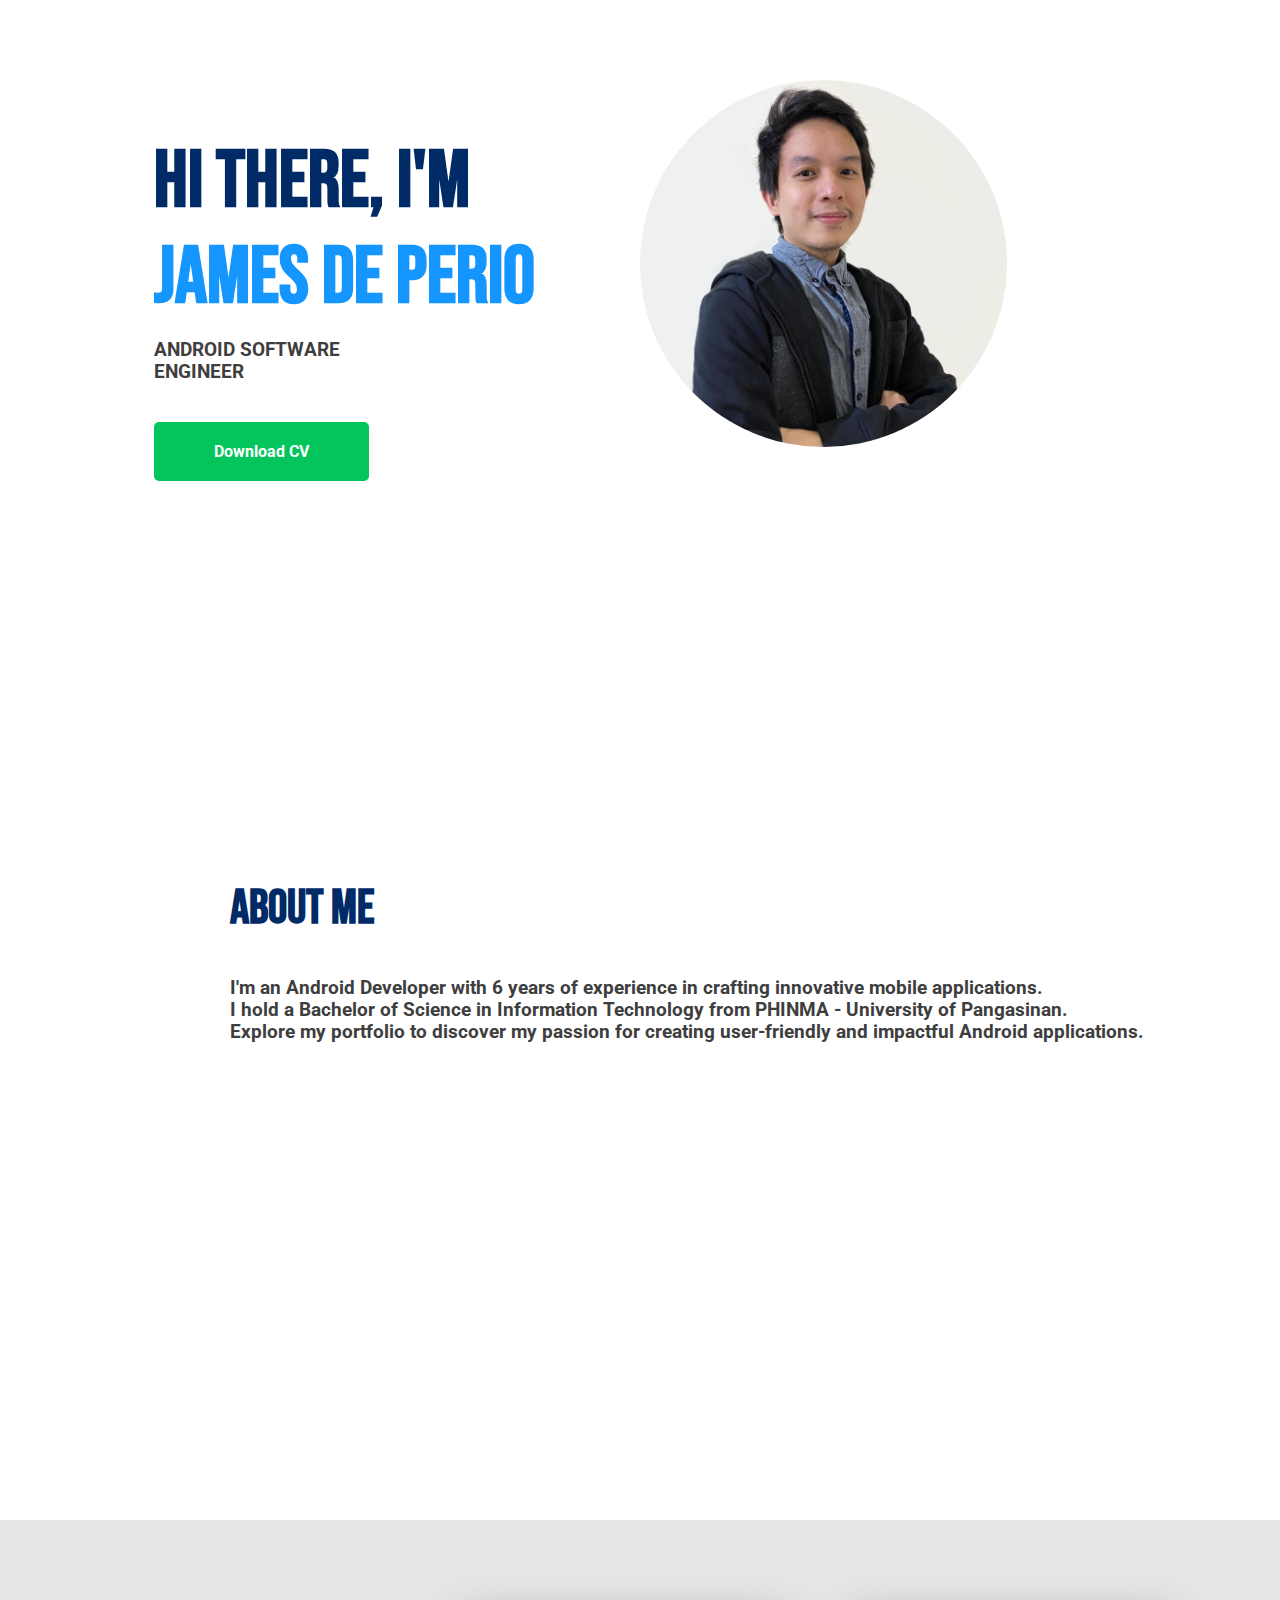
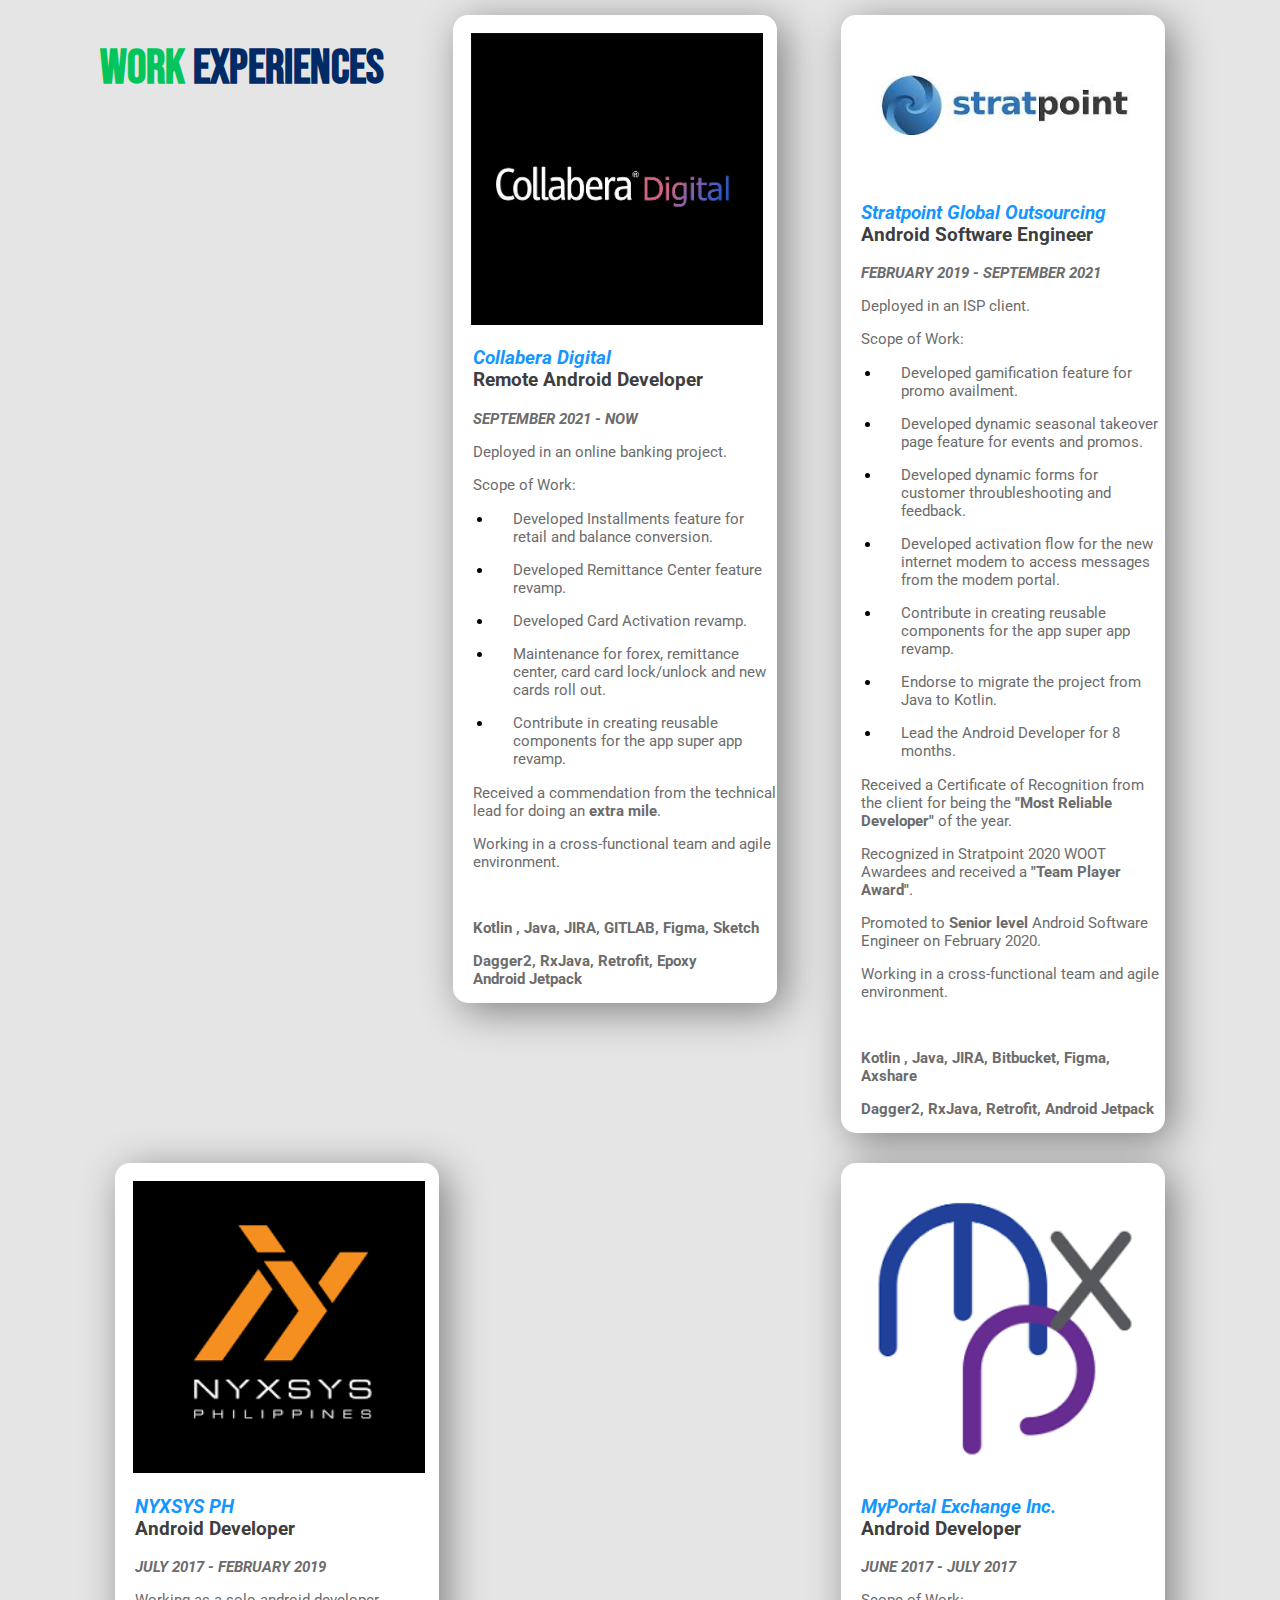
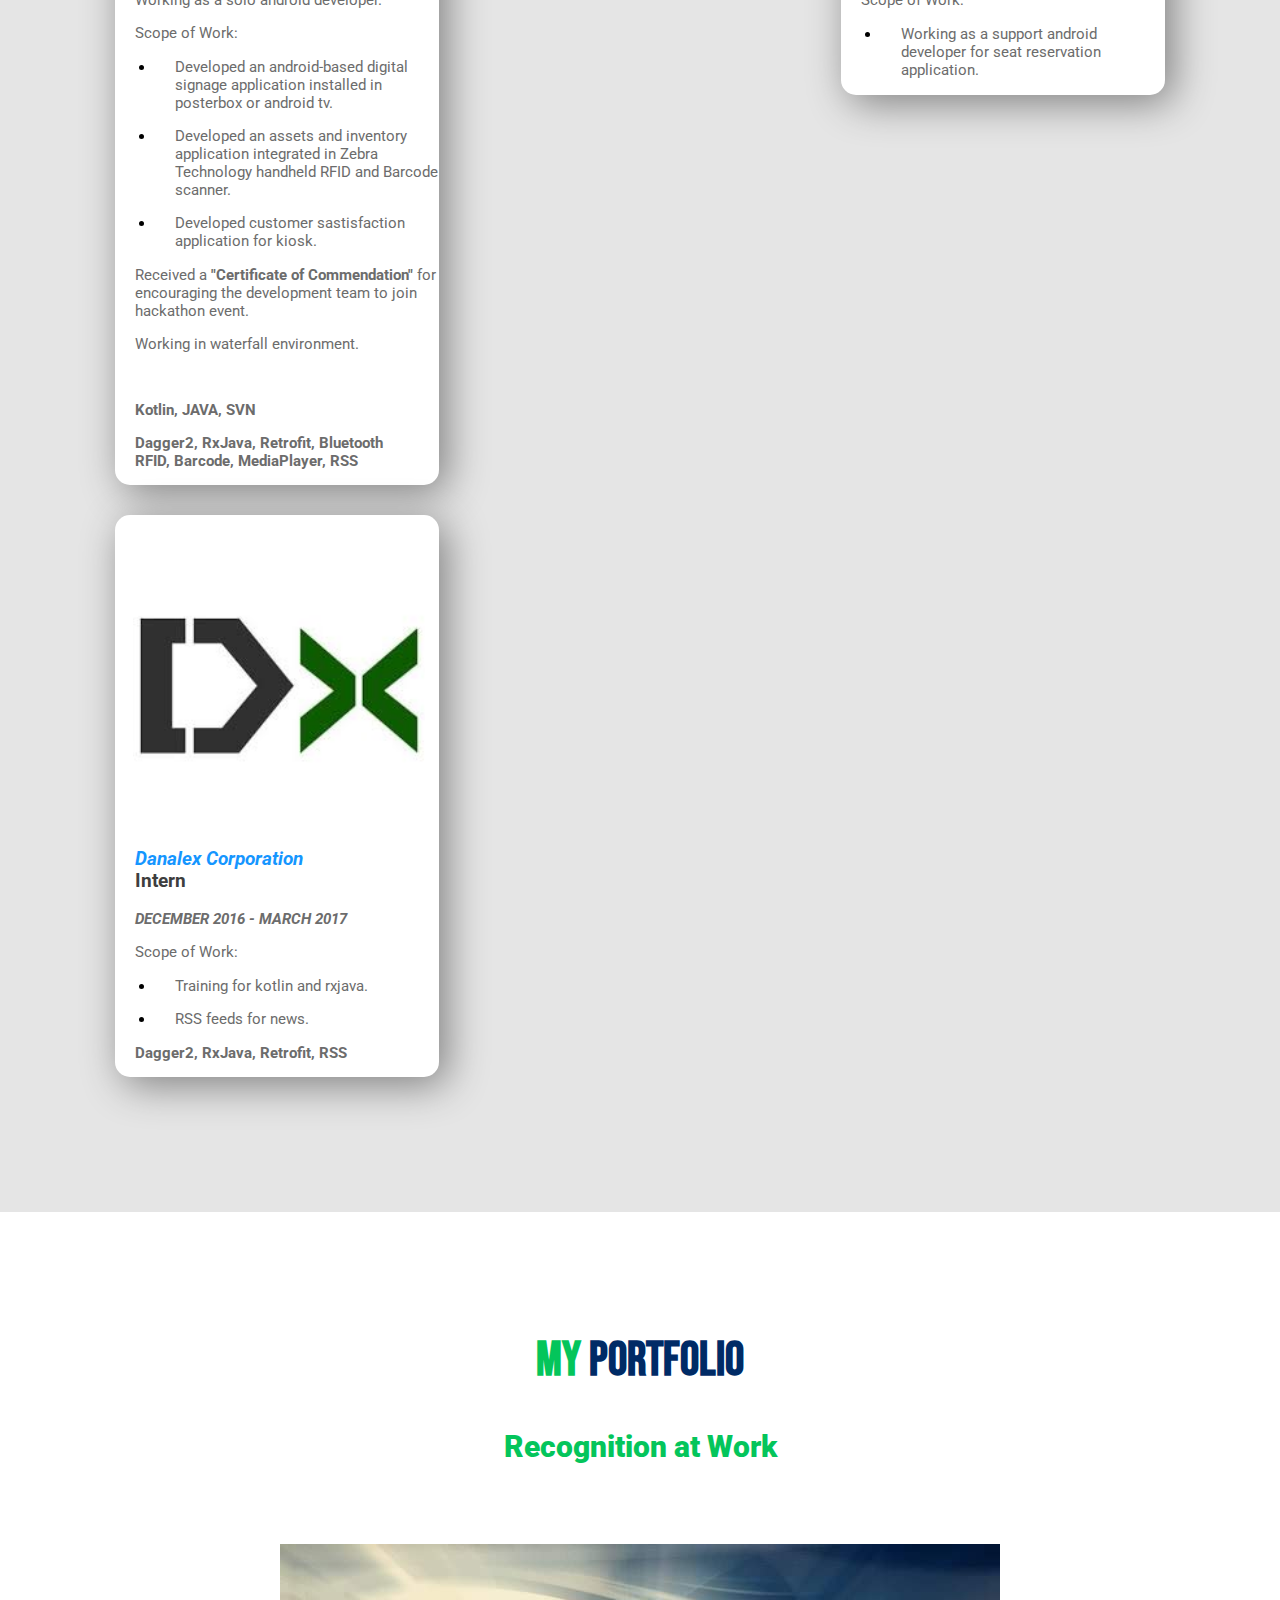
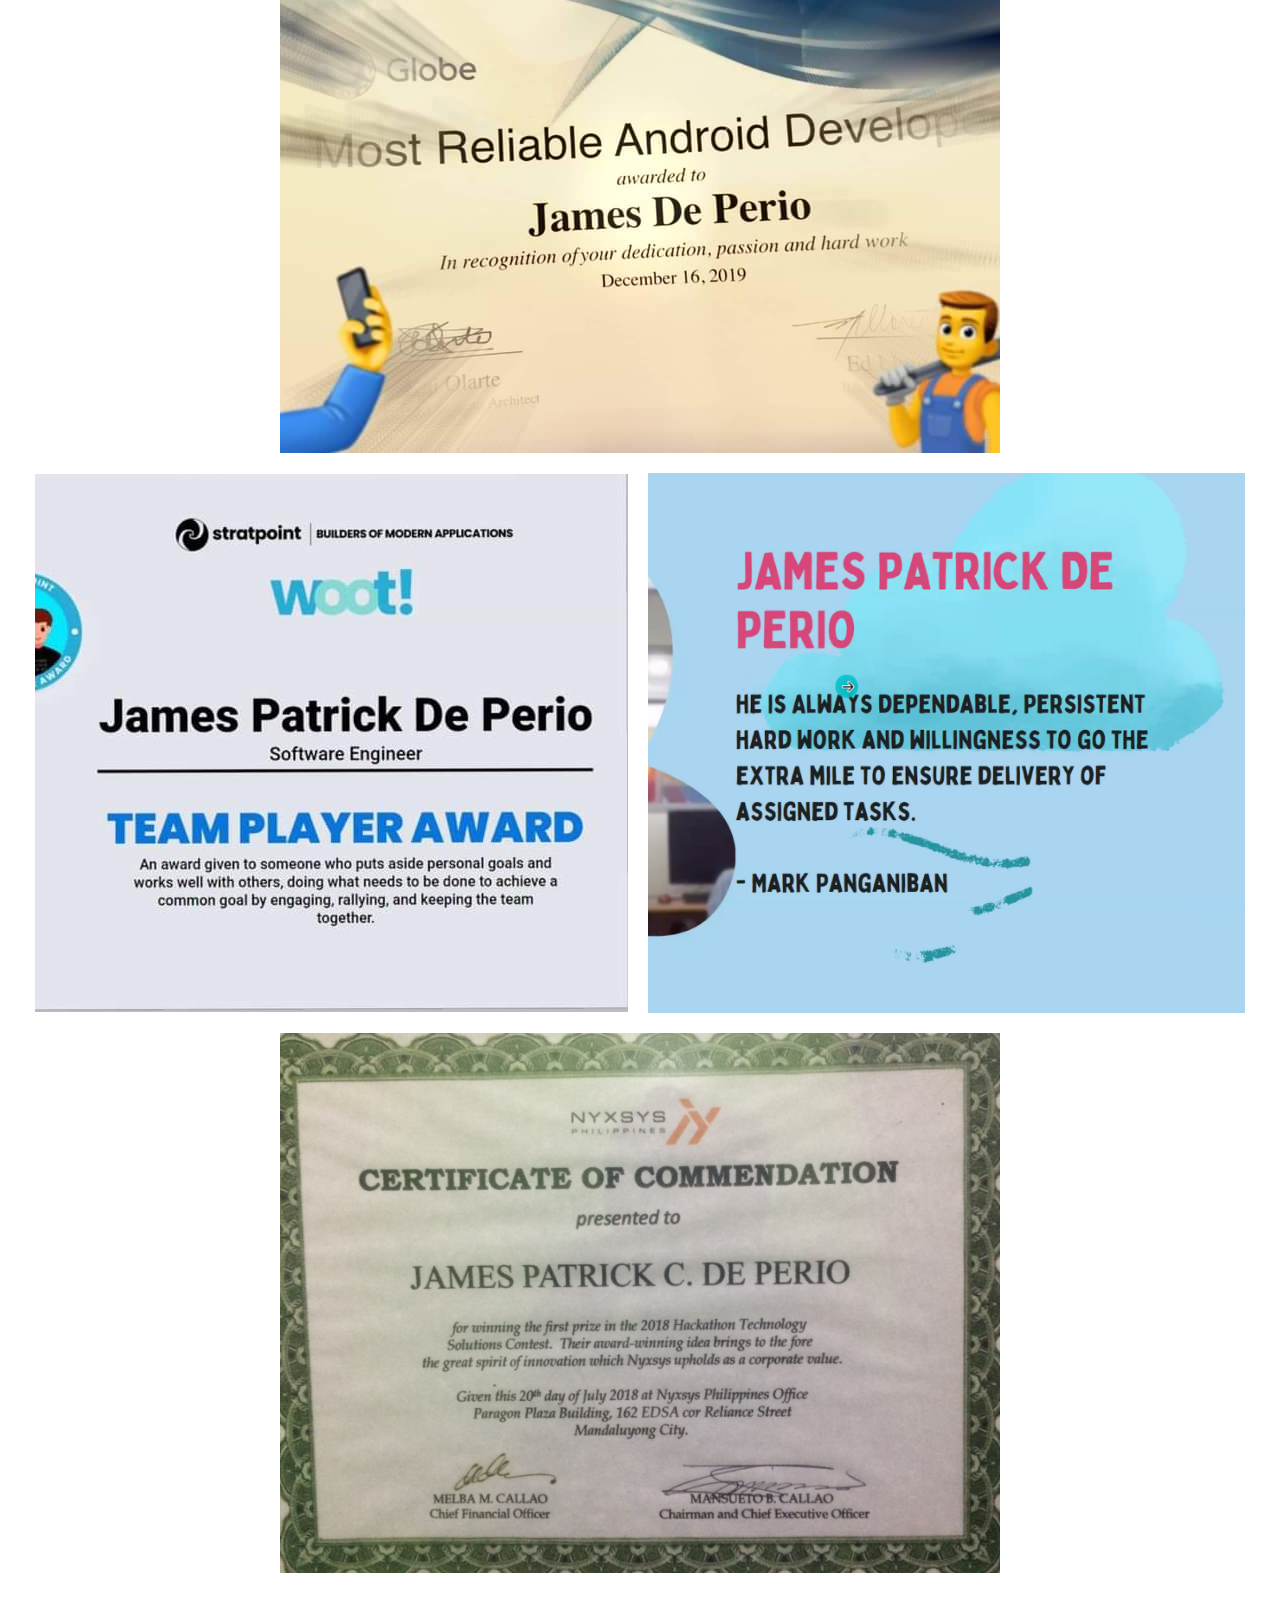
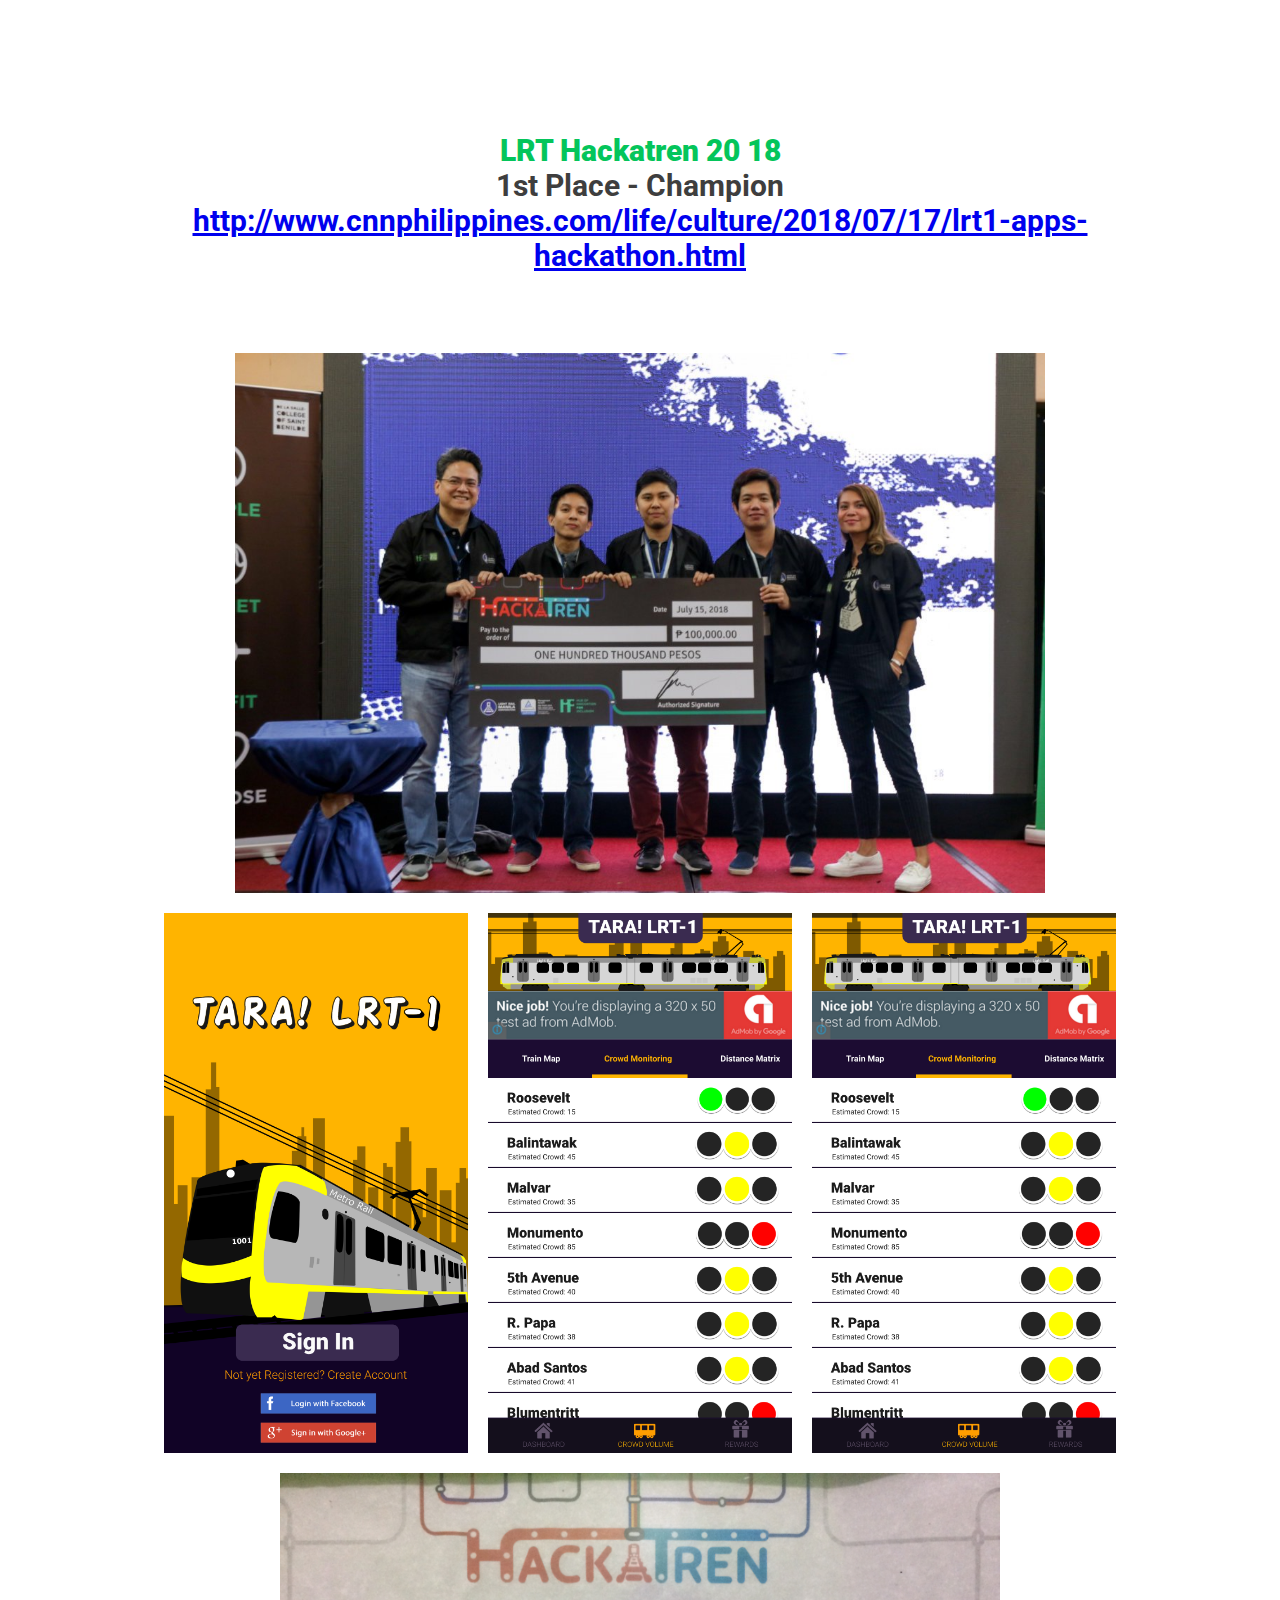
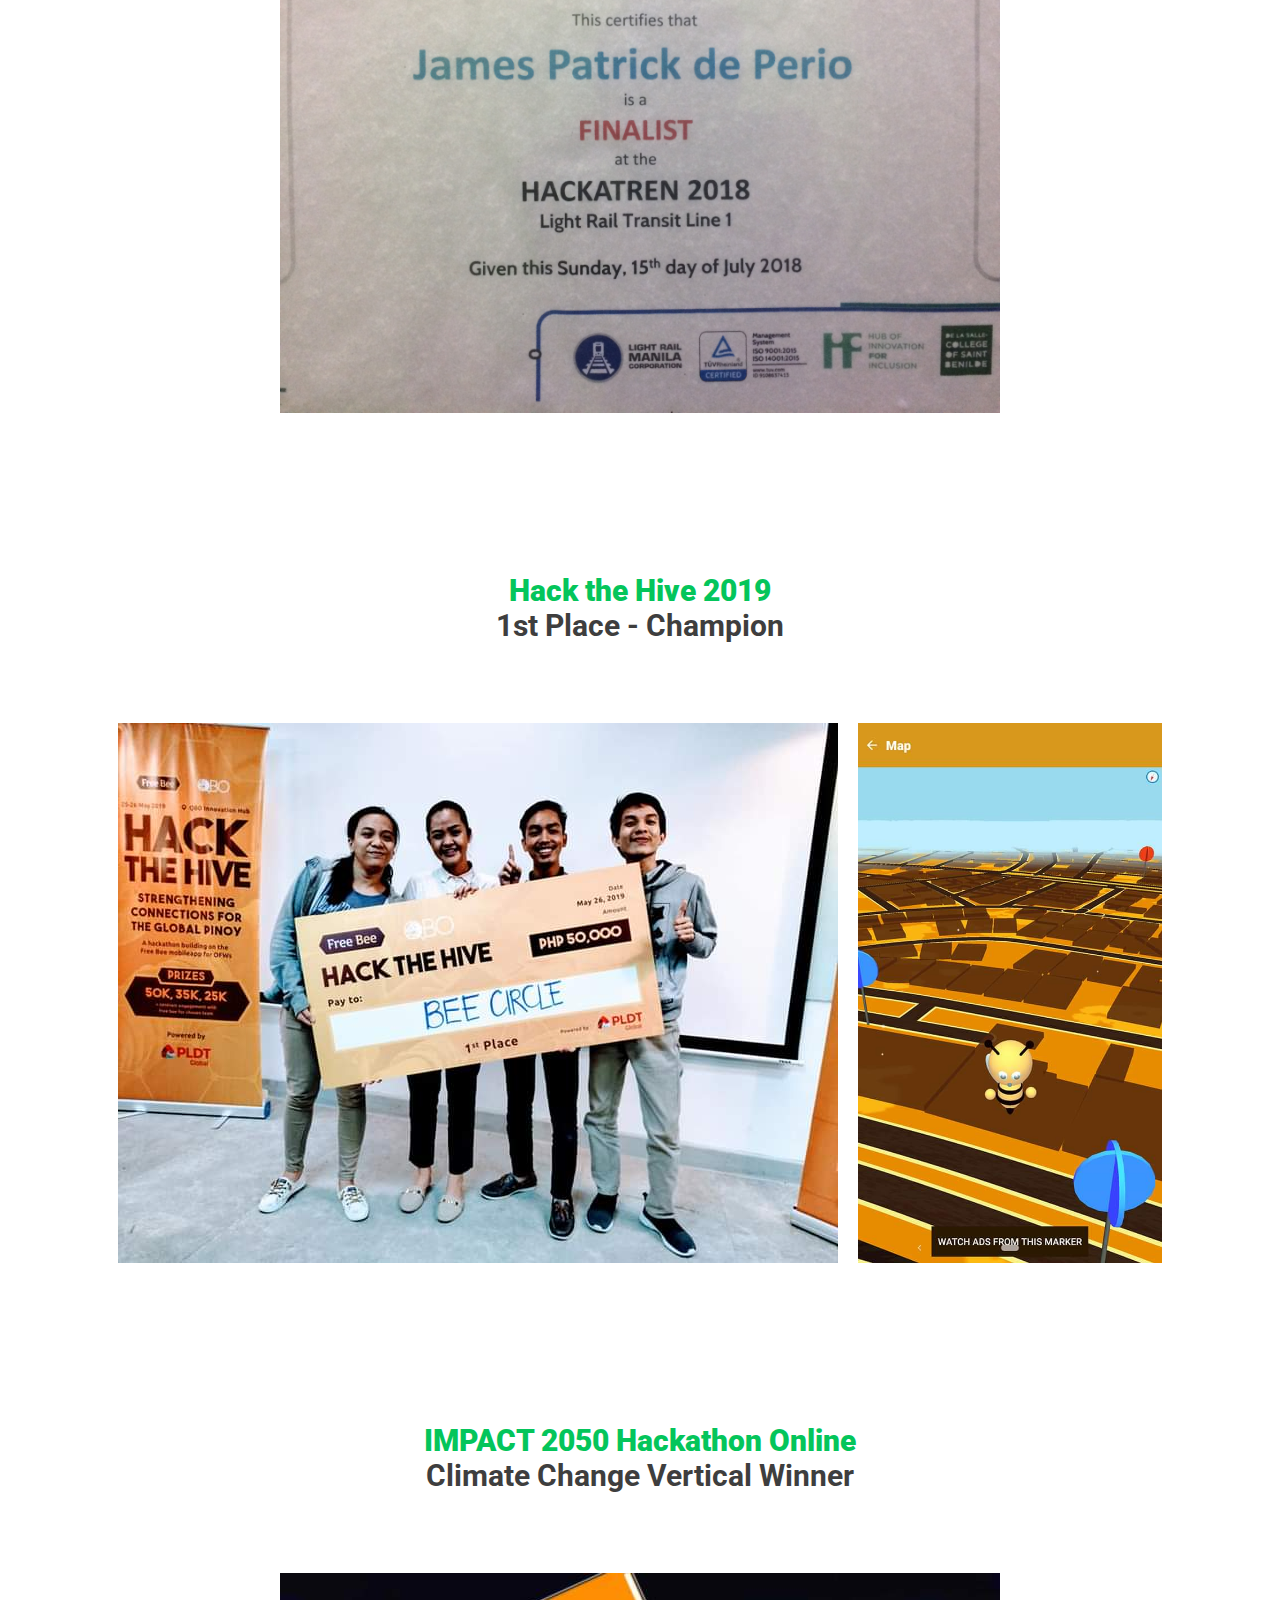
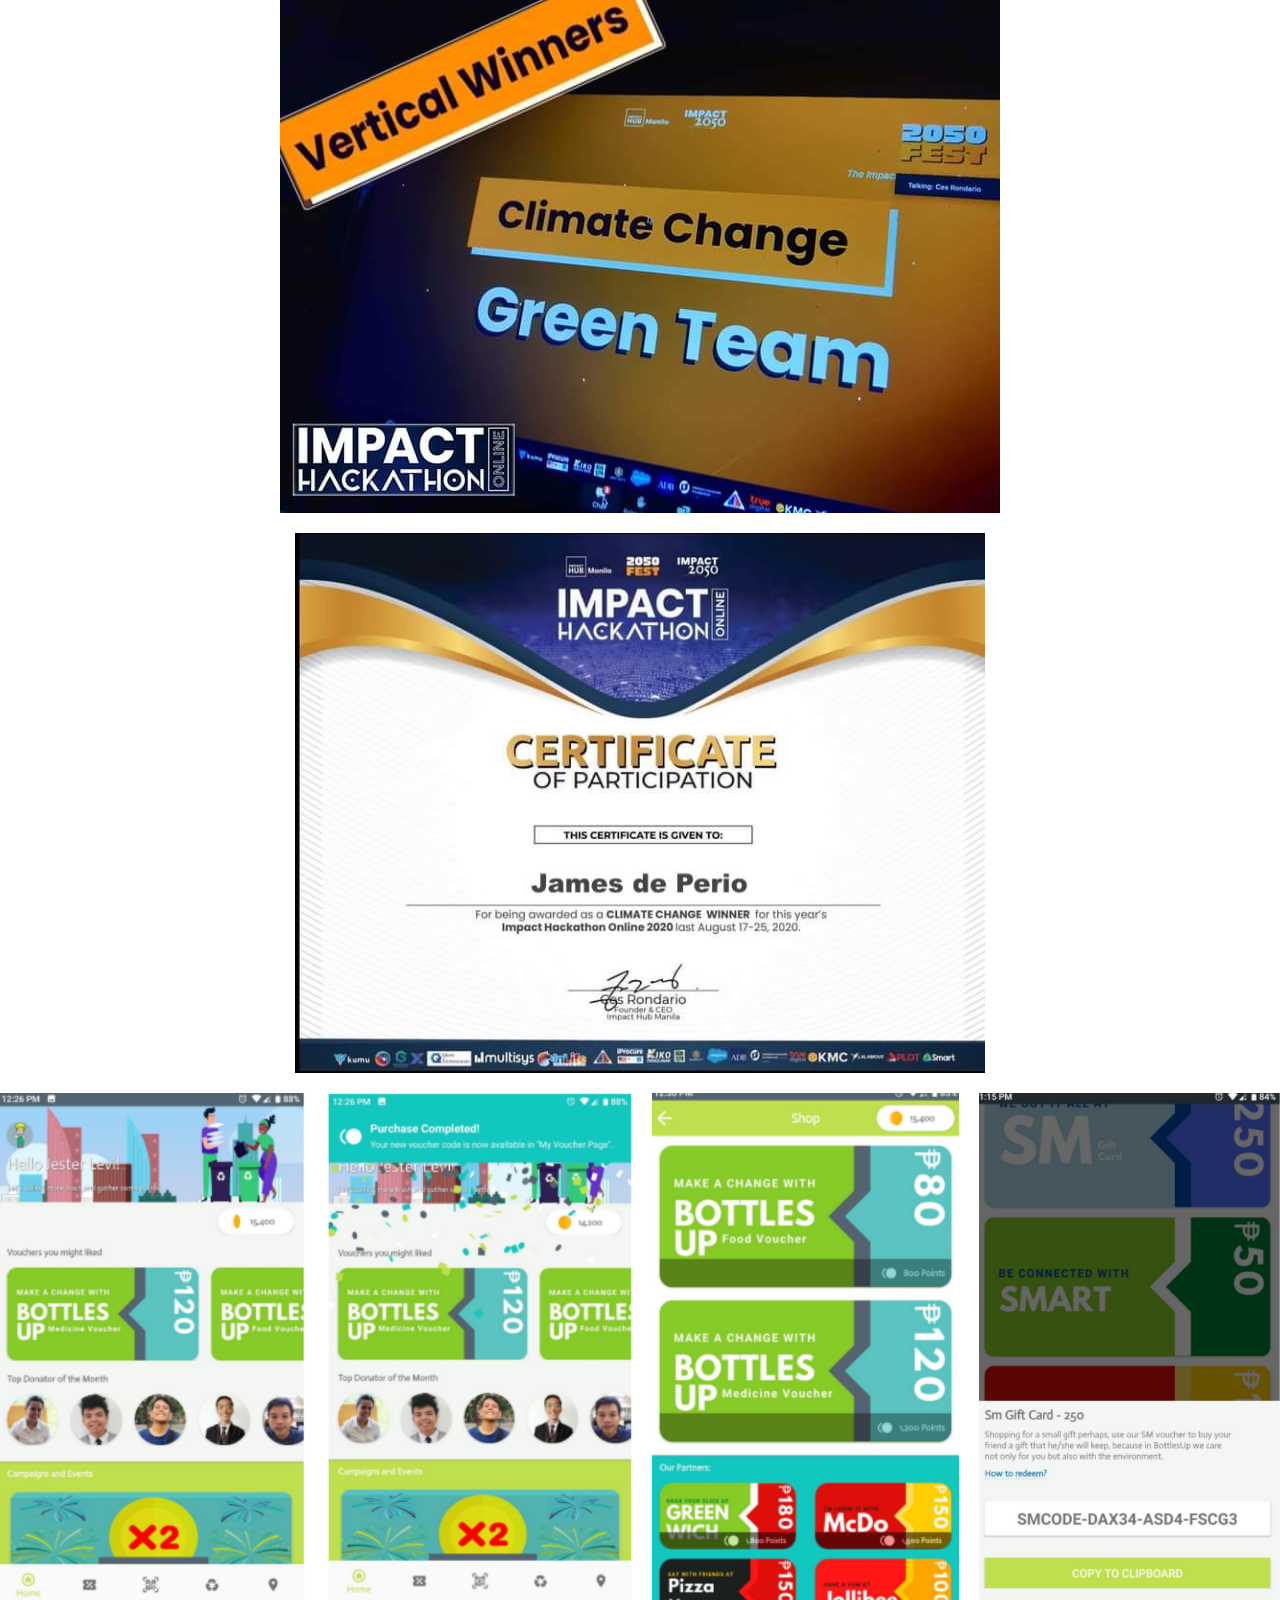
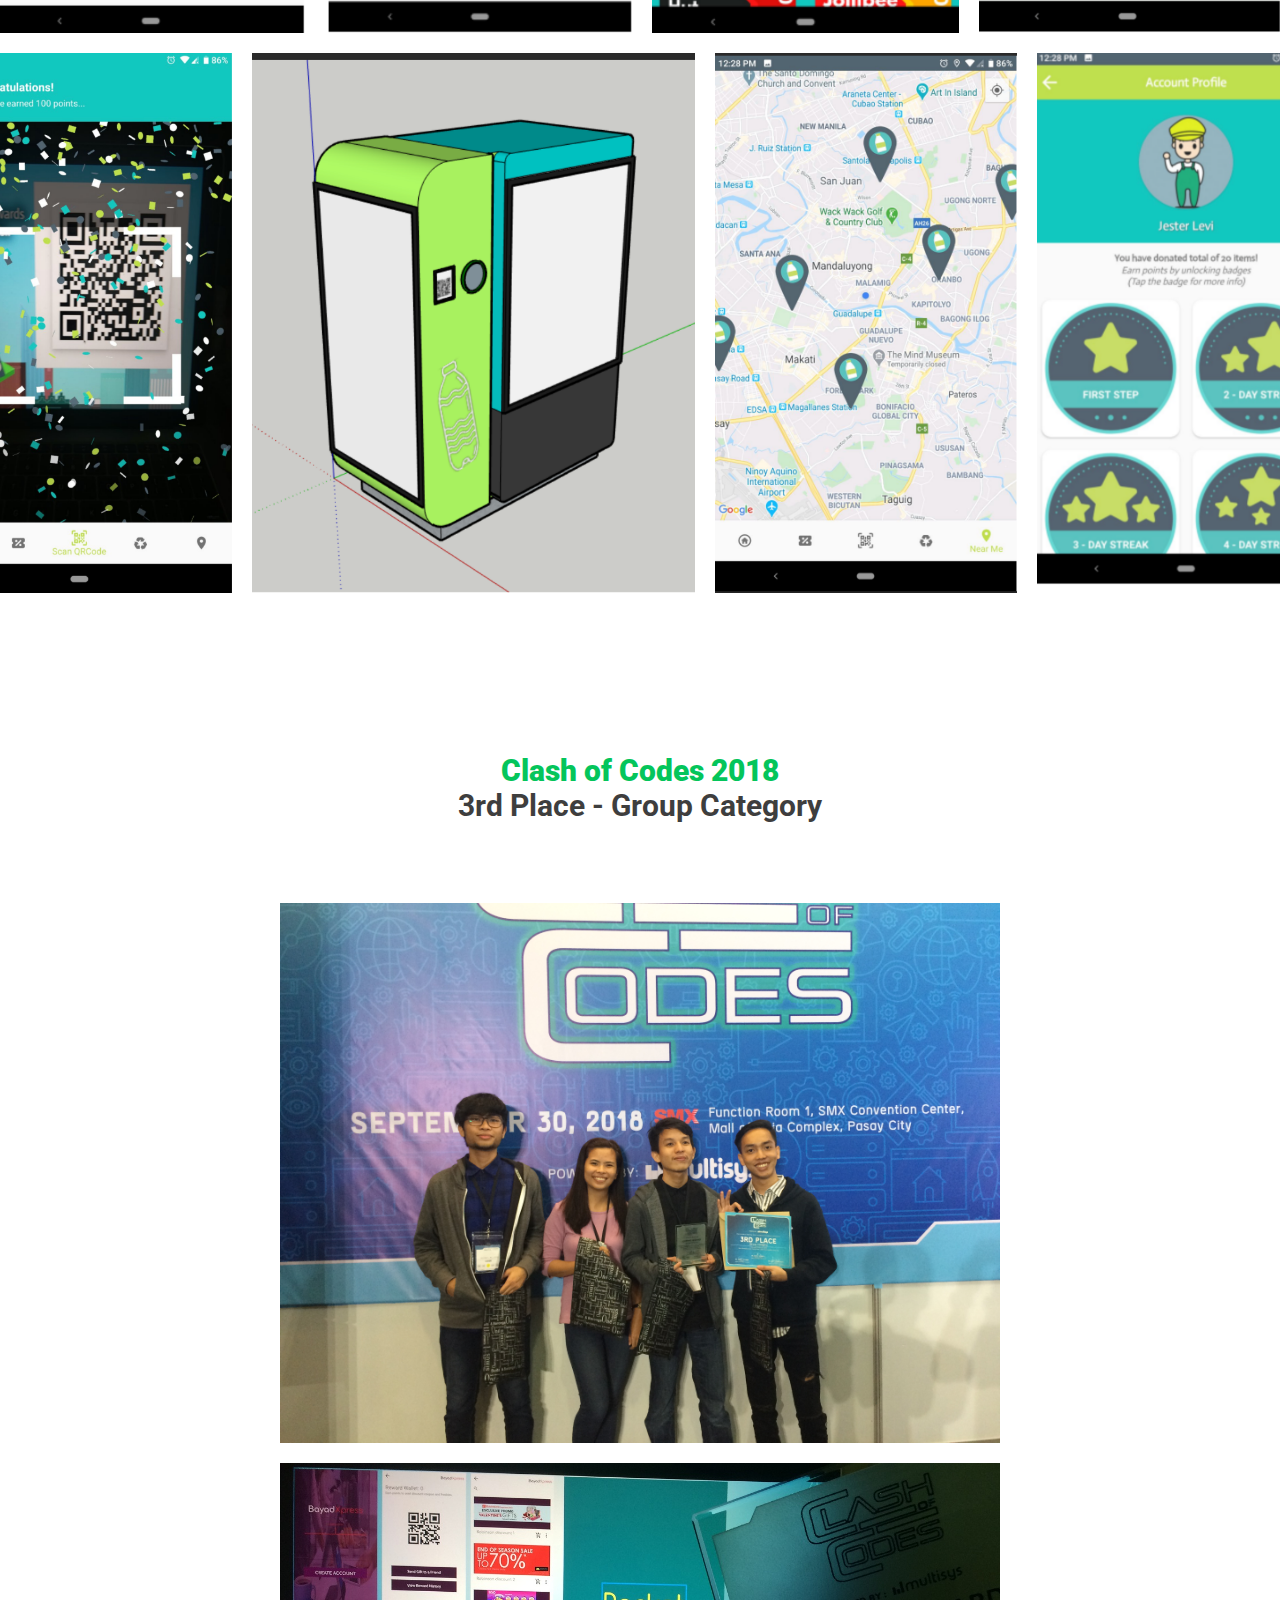
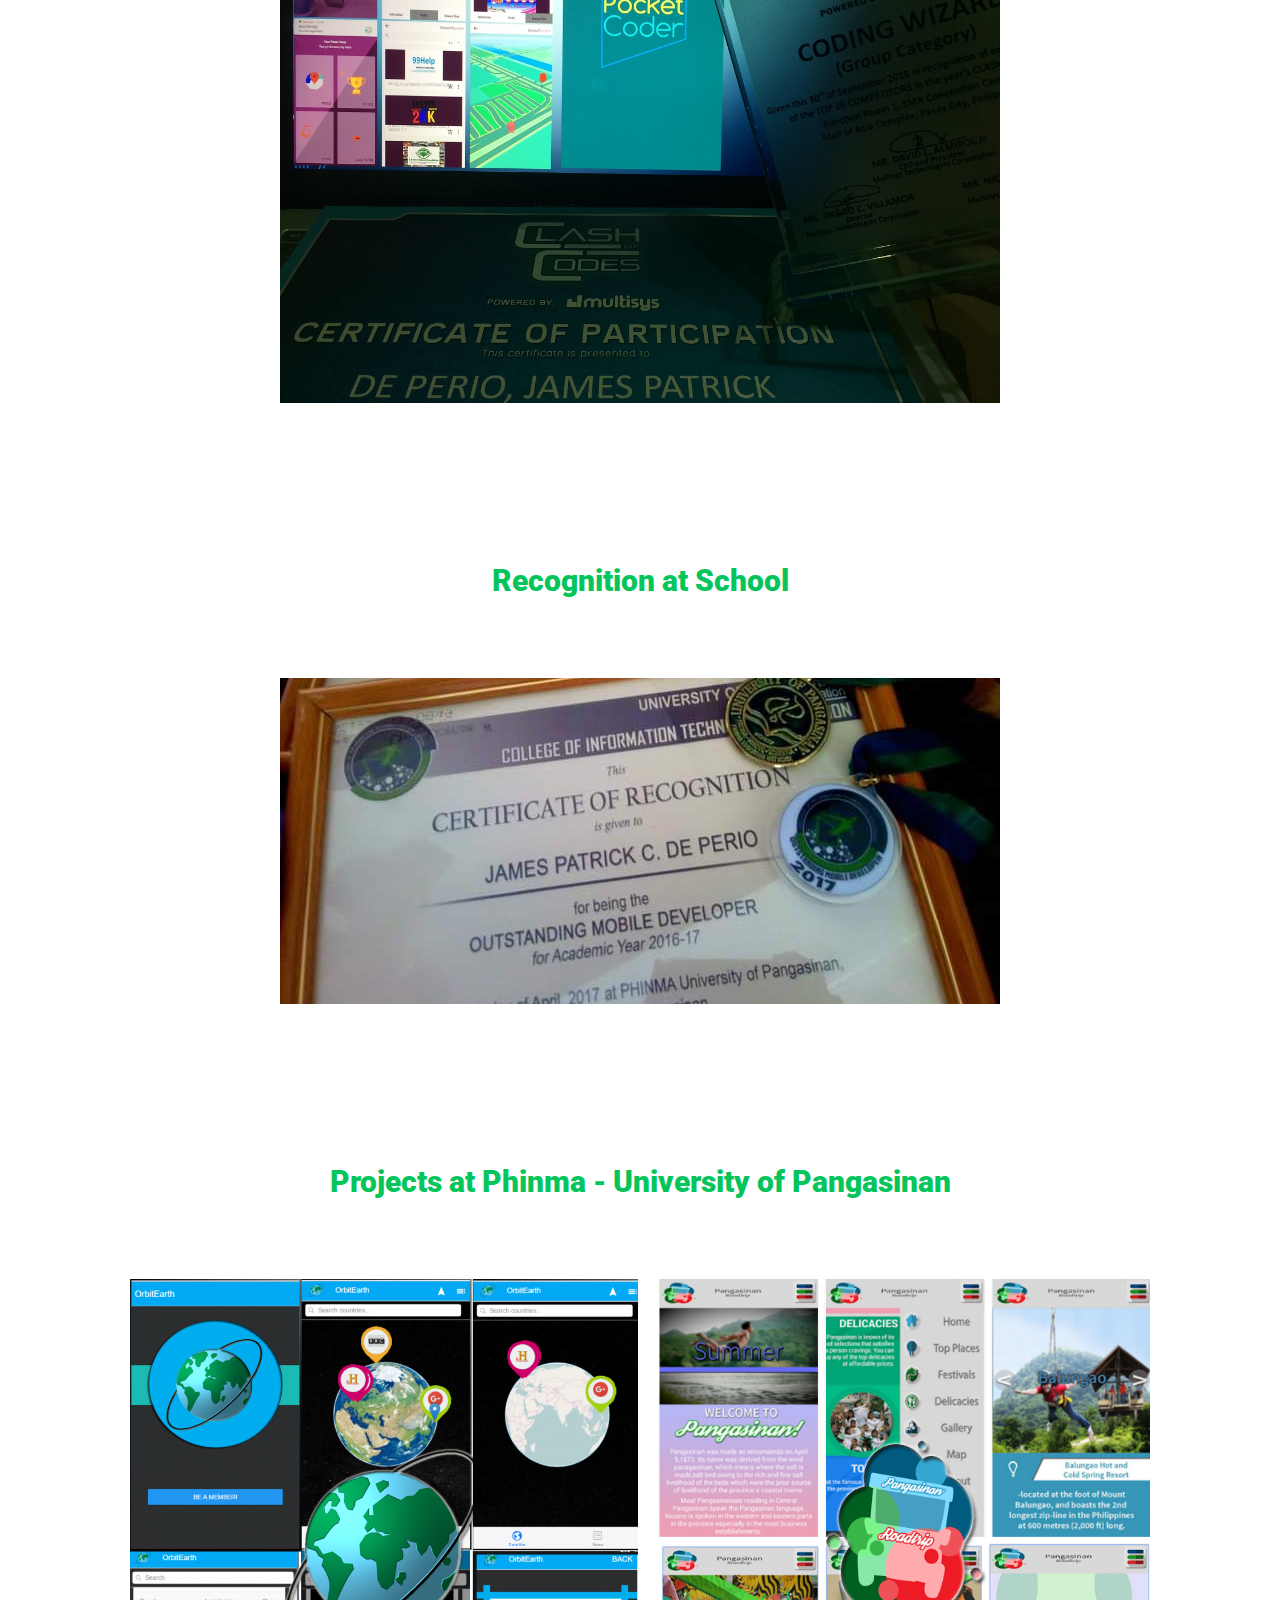
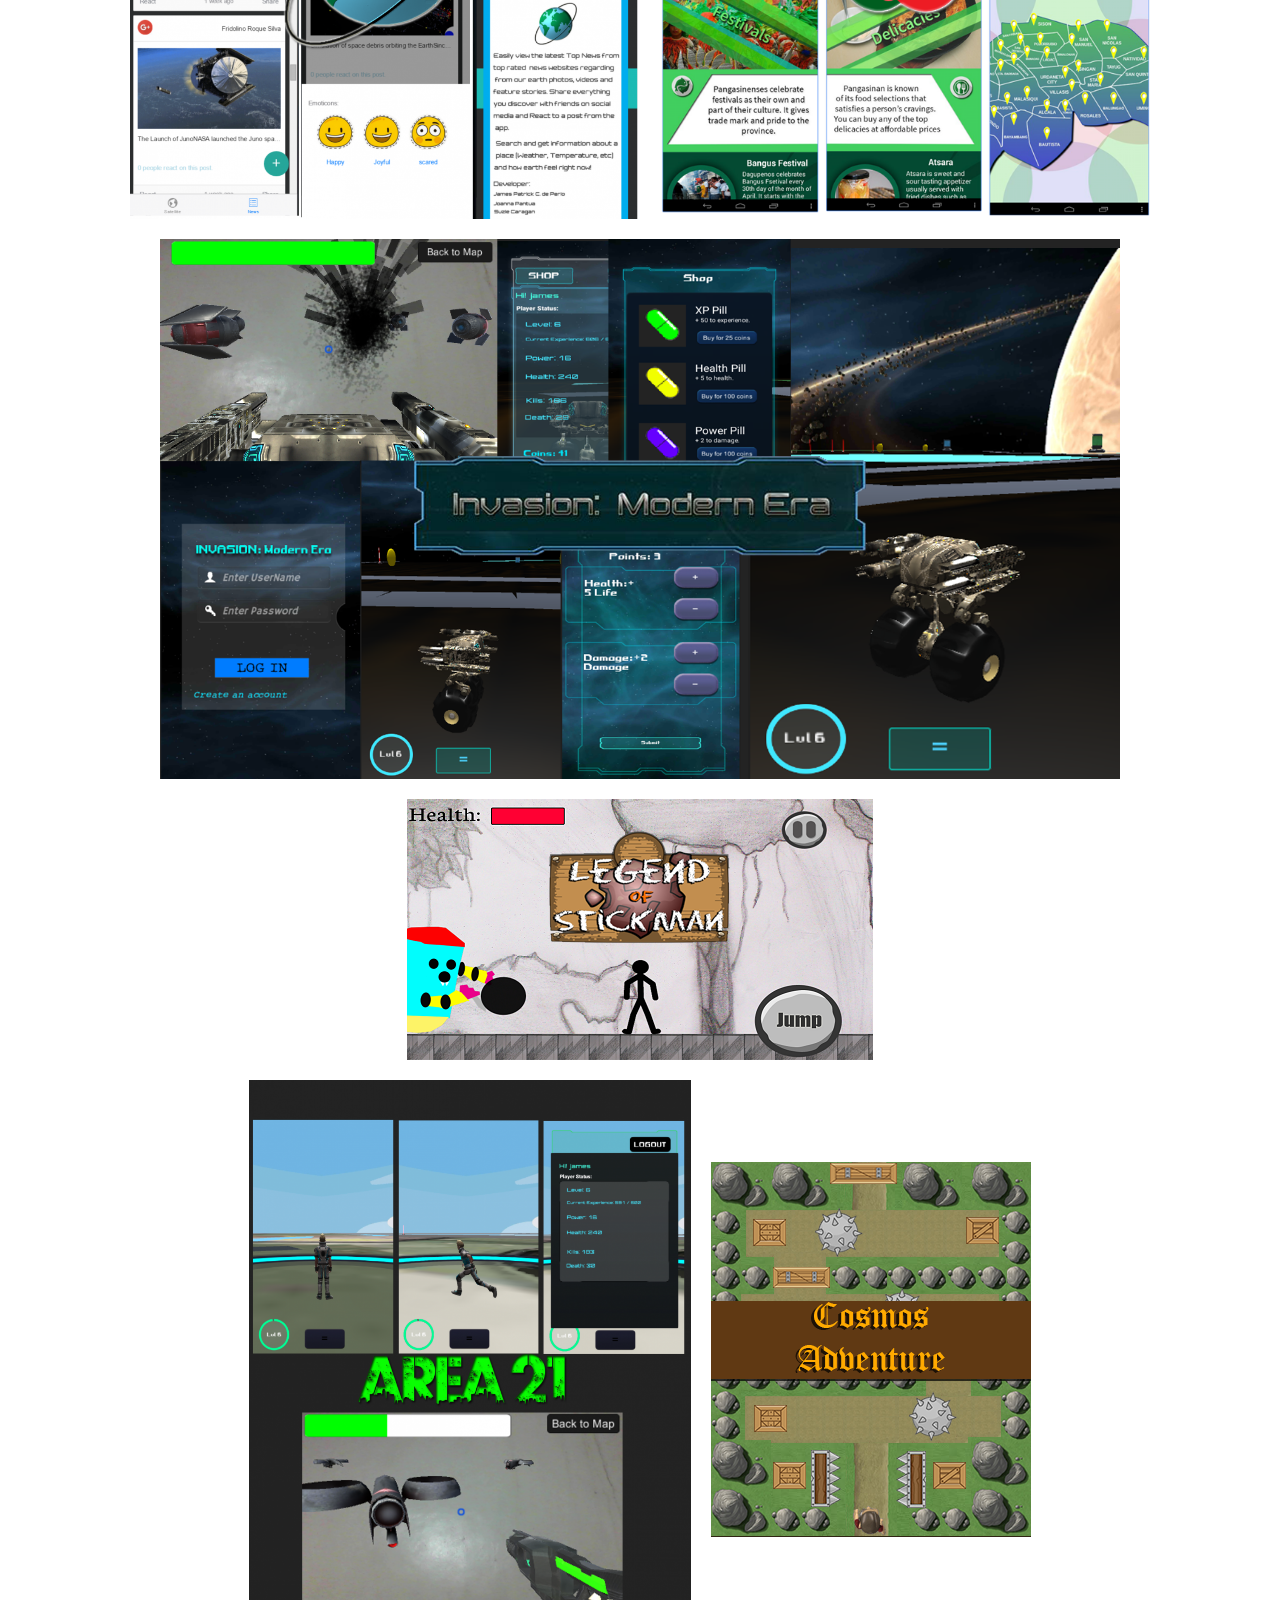
==== commit 9ccb14ba: "updated portfolio page" ====
--- a/portfolio/index.html
+++ b/portfolio/index.html
@@ -1,940 +1,420 @@
-<!DOCTYPE HTML>
+<!DOCTYPE html>
 <html lang="en">
-<head>
-	<title>jamesdeperio.github.io</title>
-	<meta http-equiv="X-UA-Compatible" content="IE=edge">
-    <meta name="viewport" content="width=device-width, initial-scale=1">
-	<meta charset="UTF-8">
-
-
-	<!-- Font -->
-
-	<link href="https://fonts.googleapis.com/css?family=Poppins:400,500,600,700%7CAllura" rel="stylesheet">
-
-	<!-- Stylesheets -->
-
-	<link href="common-css/bootstrap.css" rel="stylesheet">
-
-	<link href="common-css/ionicons.css" rel="stylesheet">
-
-	<link href="common-css/fluidbox.min.css" rel="stylesheet">
-
-	<link href="01-cv-portfolio/css/styles.css" rel="stylesheet">
-
-	<link href="01-cv-portfolio/css/responsive.css" rel="stylesheet">
-
-</head>
-<body>
-
-	<header>
-		<div class="container">
-			<div class="heading-wrapper">
-				<div class="row">
-					<div class="col-sm-6 col-md-6 col-lg-4">
-						<div class="info">
-							<i class="icon ion-ios-location-outline"></i>
-							<div class="right-area">
-								<h5>280 Malapantao St.</h5>
-								<h5>Mandaluyong, Metro Manila</h5>
-							</div><!-- right-area -->
-						</div><!-- info -->
-					</div><!-- col-sm-4 -->
-
-					<div class="col-sm-6 col-md-6 col-lg-4">
-						<div class="info">
-							<i class="icon ion-ios-telephone-outline"></i>
-							<div class="right-area">
-								<h5>+63 915 984 2543</h5>
-								<h6>CONTACT ME</h6>
-							</div><!-- right-area -->
-						</div><!-- info -->
-					</div><!-- col-sm-4 -->
-
-					<div class="col-sm-6 col-md-6 col-lg-4">
-						<div class="info">
-							<i class="icon ion-ios-chatboxes-outline"></i>
-							<div class="right-area">
-								<h5>jamespatrickdeperio@outlook.com</h5>
-								<h6>REPLY IN 24 HOURS</h6>
-							</div><!-- right-area -->
-						</div><!-- info -->
-					</div><!-- col-sm-4 -->
-				</div><!-- row -->
-			</div><!-- heading-wrapper -->
-
-			<a class="downlad-btn" href="images/cv.pdf">Download CV</a>
-		</div><!-- container -->
-	</header>
-
-	<section class="intro-section">
-		<div class="container">
-			<div class="row">
-				<div class="col-md-1 col-lg-2"></div>
-				<div class="col-md-10 col-lg-8">
-					<div class="intro">
-
-						<div class="profile-img"><img id="photoimg" src="images/photo.png" alt=""></div>
-
-						<h2><b>James Patrick C. de Perio</b></h2>
-						<h4 class="font-yellow">Android Developer</h4>
-						<ul class="social-icons">
-							<li><a href="https://github.com/jamesdeperio"><i class="ion-social-github"></i></a></li>
-							<li><a href="https://facebook.com/jamesdeperio"><i class="ion-social-facebook"></i></a></li>
-						</ul>
-						<ul class="information margin-tb-30">
-							<li><b>CARREER OBJECTIVE : </b>To obtain a full time job which will
-improve my skills preferably in mobile
-development and allows me to grow
-and be productive in an environment of
-growth and excellence.</li>
-						</ul>
-
-					</div><!-- intro -->
-				</div><!-- col-sm-8 -->
-			</div><!-- row -->
-		</div><!-- container -->
-		</section><!-- intro-section -->
-		<section class="counter-section" id="counter" >
-			<div class="container">
-				<div class="row">
-
-					<div class="col-sm-6 col-md-6 col-lg-3">
-						<div class="counter margin-b-30">
-							<h1 class="title"><b><span class="counter-value" data-duration="400" data-count="1.6">0</span></b></h1>
-							<h5 class="desc"><b>Year of Work Experience</b></h5>
-						</div><!-- counter -->
-					</div><!-- col-md-3-->
-
-					<div class="col-sm-6 col-md-6 col-lg-3">
-						<div class="counter margin-b-30">
-							<h1 class="title"><b><span class="counter-value" data-duration="1400" data-count="8">0</span></b></h1>
-							<h5 class="desc"><b>Code Fest Participated</b></h5>
-						</div><!-- counter -->
-					</div><!-- col-md-3-->
-
-					<div class="col-sm-6 col-md-6 col-lg-3">
-						<div class="counter margin-b-30">
-							<h1 class="title"><b><span class="counter-value" data-duration="700" data-count="3">0</span></b></h1>
-							<h5 class="desc"><b>Uploaded Android App</b></h5>
-						</div><!-- counter -->
-					</div><!-- col-md-3-->
-
-					<div class="col-sm-6 col-md-6 col-lg-3">
-						<div class="counter margin-b-30">
-							<h1 class="title"><b><span class="counter-value" data-duration="2000" data-count="3">0</span></b></h1>
-							<h5 class="desc"><b>Android Lib &amp; Plugin</b></h5>
-						</div><!-- margin-b-30 -->
-					</div><!-- col-md-3-->
-
-				</div><!-- row-->
-			</div><!-- container-->
-			</section><!-- counter-section-->
-
-		<section class="education-section section" >
-						<div class="container">
-							<div class="row">
-								<div class="col-sm-4" >
-
-									<div class="heading">
-										<h3><b>Education</b></h3>
-										<h6 class="font-lite-black"><b>ACADEMIC CAREER</b></h6>
-									</div>
-								</div><!-- col-sm-4 -->
-								<div class="col-sm-8">
-										<div class="education margin-b-50">
-											<h4><b>BACHELOR OF SCIENCE IN INFORMATION TECHNOLOGY</b></h4>
-											<h5 class="font-yellow"><b>University of Pangasinan - PHINMA Education Network</b></h5>
-											<h6 class="font-lite-black margin-t-10">class of 2013-2017</h6>
-											<p class="margin-tb-30">
-												Received a recognition award as the <b>"Most Outstanding Mobile Developer"</b>
-											</p>
-										</div><!-- education -->
-
-								</div><!-- col-sm-8 -->
-							</div><!-- row -->
-						</div><!-- container -->
-
-					</section>
-
-		<section class="experience-section section">
-			<div class="container">
-				<div class="row">
-					<div class="col-sm-4" >
-
-						<div class="heading">
-							<h3><b>Work Experience</b></h3>
-							<h6 class="font-lite-black"><b>PREVIOUS JOBS</b></h6>
-						</div>
-					</div><!-- col-sm-3 -->
-
-					<div class="col-sm-8">
-						<div class="education-wrapper">
-							<div class="education margin-b-50">
-								<div class="experience margin-b-50">
-									<h4><b>Android Developer</b></h4>
-									<h5 class="font-yellow"><b><a href="https://nyxsys.ph">NYXSYS Philippines</a></b></h5>
-									<h6 class="font-lite-black margin-t-10">July 2017 - PRESENT</h6>
-									<ul class="list margin-b-30">
-										<li><span>created and maintaining an android Asset &amp; Inventory Management System (Customized Native Android App / <a href="https://aims.nyxsoft.app"><b>Subsciption Based Hybrid App</a></b>)
-										using handheld rfid and barcode reader.</span></li>
-										<li><span>created and maintaining android version
-										of <a href="https://vcastplay.com"><b>vcastplay</b> and <b>vcastlite</b></a>(digital signage).</span></li>
-										<li><span>created a prototype for QMS for possible product.</span></li>
-										<li><span>created a prototype for customer rating
-										system for possible product.</span></li>
-										<li><span>created a prototype for facial detection photobooth for future product.</span></li>
-										<li><span>received a <b>"Certificate of Commendation"</b>.</span></li>
-									</ul>
-								</div><!-- experience -->
-
-
-							</div>
-							<div class="education margin-b-50">
-								<div class="experience margin-b-50">
-									<h4><b>Android Developer</b></h4>
-									<h5 class="font-yellow"><b>MyPortal Exhange Inc.</b></h5>
-									<h6 class="font-lite-black margin-t-10">June - July 2017</h6>
-									<ul class="list margin-b-30">
-										<li><span>created a web app that used sdk to read
-sound wave from mic/amplifier and send
-it to android app using firebase.</span></li>
-
-									</ul>
-								</div><!-- experience -->
-
-
-							</div>
-				</div><!-- row -->
-			</div><!-- container -->
-
-		</section><!-- experience-section -->
-
-
-		<section class="about-section section">
-			<div class="container">
-				<div class="row">
-					<div class="col-sm-4" >
-
-						<div class="heading">
-							<h3><b>Skills</b></h3>
-							<h6 class="font-lite-black"><b>PROGRAMMING KNOWLEDGE</b></h6>
-						</div>
-					</div><!-- col-sm-3 -->
-
-					<div class="col-sm-8">
-						<div class="education-wrapper">
-							<div class="education margin-b-50">
-								<div class="experience margin-b-50">
-									<h4><b>Android Development - Android Studio</b></h4>
-									<h5 class="font-yellow"><b>Language: Java, Kotlin, XML</b></h5>
-									<!---- aaaa -->
-									<div class="panel margin-b-30">
-						<div class="panel-area margin-b-30">
-							<h5 class="panel-title"><b>Common libraries that I'm using:</b>
-								<i class="icon minus ion-minus"></i><i class="icon plus ion-plus"></i></h5>
-							<div  class="panel-desc row">
-								<div class="col-sm-6 col-md-6 col-lg-4">
-									<div class="radial-prog-area margin-b-30">
-									<a class="btn btn-border-purple" href="#">Google Dagger</a>
-									</div><!-- radial-prog-area-->
-								</div><!-- col-sm-6-->
-								<div class="col-sm-6 col-md-6 col-lg-4">
-									<div class="radial-prog-area margin-b-30">
-									<a class="btn btn-border-purple" href="#">Reactive Java</a>
-									</div><!-- radial-prog-area-->
-								</div><!-- col-sm-6-->
-								<div class="col-sm-6 col-md-6 col-lg-4">
-									<div class="radial-prog-area margin-b-30">
-									<a class="btn btn-border-purple" href="#">Reactive Kotlin</a>
-									</div><!-- radial-prog-area-->
-								</div><!-- col-sm-6-->
-								<div class="col-sm-6 col-md-6 col-lg-4">
-									<div class="radial-prog-area margin-b-30">
-									<a class="btn btn-border-purple" href="#">Reactive Android</a>
-									</div><!-- radial-prog-area-->
-								</div><!-- col-sm-6-->
-								<div class="col-sm-6 col-md-6 col-lg-4">
-									<div class="radial-prog-area margin-b-30">
-									<a class="btn btn-border-purple" href="#">KotlinX Coroutine</a>
-									</div><!-- radial-prog-area-->
-								</div><!-- col-sm-6-->
-								<div class="col-sm-6 col-md-6 col-lg-4">
-									<div class="radial-prog-area margin-b-30">
-									<a class="btn btn-border-purple" href="#">Retrofit</a>
-									</div><!-- radial-prog-area-->
-								</div><!-- col-sm-6-->
-								<div class="col-sm-6 col-md-6 col-lg-4">
-									<div class="radial-prog-area margin-b-30">
-									<a class="btn btn-border-purple" href="#">Glide</a>
-									</div><!-- radial-prog-area-->
-								</div><!-- col-sm-6-->
-								<div class="col-sm-6 col-md-6 col-lg-4">
-									<div class="radial-prog-area margin-b-30">
-									<a class="btn btn-border-purple" href="#">GreenDao</a>
-									</div><!-- radial-prog-area-->
-								</div><!-- col-sm-6-->
-								<div class="col-sm-6 col-md-6 col-lg-4">
-									<div class="radial-prog-area margin-b-30">
-									<a class="btn btn-border-purple" href="#">ReyMaterial</a>
-									</div><!-- radial-prog-area-->
-								</div><!-- col-sm-6-->
-								<div class="col-sm-6 col-md-6 col-lg-4">
-									<div class="radial-prog-area margin-b-30">
-									<a class="btn btn-border-purple" href="#">GSON</a>
-									</div><!-- radial-prog-area-->
-								</div><!-- col-sm-6-->
-								<div class="col-sm-6 col-md-6 col-lg-4">
-									<div class="radial-prog-area margin-b-30">
-									<a class="btn btn-border-purple" href="#">TikXML</a>
-									</div><!-- radial-prog-area-->
-								</div><!-- col-sm-6-->
-								<div class="col-sm-6 col-md-6 col-lg-4">
-									<div class="radial-prog-area margin-b-30">
-									<a class="btn btn-border-purple" href="#">PocketLib</a>
-									</div><!-- radial-prog-area-->
-								</div><!-- col-sm-6-->
-								<div class="col-sm-6 col-md-6 col-lg-4">
-									<div class="radial-prog-area margin-b-30">
-									<a class="btn btn-border-purple" href="#">RetrofitKit</a>
-									</div><!-- radial-prog-area-->
-								</div><!-- col-sm-6-->
-								<div class="col-sm-6 col-md-6 col-lg-4">
-									<div class="radial-prog-area margin-b-30">
-									<a class="btn btn-border-purple" href="#">ApacheCommonNet</a>
-									</div><!-- radial-prog-area-->
-								</div><!-- col-sm-6-->
-								<div class="col-sm-6 col-md-6 col-lg-4">
-									<div class="radial-prog-area margin-b-30">
-									<a class="btn btn-border-purple" href="#">Lottie</a>
-									</div><!-- radial-prog-area-->
-								</div><!-- col-sm-6-->
-							</div>
-						</div><!-- panel-area -->
-
-						<div class="panel-area margin-b-30">
-							<h5 class="panel-title"><b>Libraries that I've used before:</b>
-								<i class="icon minus ion-minus"></i><i class="icon plus ion-plus"></i></h5>
-							<dev class="panel-desc row">
-								<div class="col-sm-6 col-md-6 col-lg-4">
-									<div class="radial-prog-area margin-b-30">
-									<a class="btn btn-border-purple" href="#">Lombok Project</a>
-									</div><!-- radial-prog-area-->
-								</div><!-- col-sm-6-->
-								<div class="col-sm-6 col-md-6 col-lg-4">
-									<div class="radial-prog-area margin-b-30">
-									<a class="btn btn-border-purple" href="#">Moshi</a>
-									</div><!-- radial-prog-area-->
-								</div><!-- col-sm-6-->
-
-								<div class="col-sm-6 col-md-6 col-lg-4">
-									<div class="radial-prog-area margin-b-30">
-									<a class="btn btn-border-purple" href="#">ButterKnife</a>
-									</div><!-- radial-prog-area-->
-								</div><!-- col-sm-6-->
-								<div class="col-sm-6 col-md-6 col-lg-4">
-									<div class="radial-prog-area margin-b-30">
-									<a class="btn btn-border-purple" href="#">VolleyPlus</a>
-									</div><!-- radial-prog-area-->
-								</div><!-- col-sm-6-->
-								<div class="col-sm-6 col-md-6 col-lg-4">
-									<div class="radial-prog-area margin-b-30">
-									<a class="btn btn-border-purple" href="#">Android Annotation</a>
-									</div><!-- radial-prog-area-->
-								</div><!-- col-sm-6-->
-								<div class="col-sm-6 col-md-6 col-lg-4">
-									<div class="radial-prog-area margin-b-30">
-									<a class="btn btn-border-purple" href="#">KryoNet</a>
-									</div><!-- radial-prog-area-->
-
-								</div><!-- col-sm-6-->
-								<div class="col-sm-6 col-md-6 col-lg-4">
-									<div class="radial-prog-area margin-b-30">
-									<a class="btn btn-border-purple" href="#">Wasabeef Collection</a>
-									</div><!-- radial-prog-area-->
-
-								</div><!-- col-sm-6-->
-							</dev>
-						</div><!-- panel-area -->
-
-						<div class="panel-area margin-b-30">
-							<h5 class="panel-title"><b>Software Development Kit</b>
-								<i class="icon minus ion-minus"></i><i class="icon plus ion-plus"></i></h5>
-							<dev class="panel-desc row">
-								<div class="col-sm-6 col-md-6 col-lg-4">
-									<div class="radial-prog-area margin-b-30">
-									<a class="btn btn-border-purple" href="#">Google Vision</a>
-									</div><!-- radial-prog-area-->
-								</div><!-- col-sm-6-->
-								<div class="col-sm-6 col-md-6 col-lg-4">
-									<div class="radial-prog-area margin-b-30">
-									<a class="btn btn-border-purple" href="#">Google Map</a>
-									</div><!-- radial-prog-area-->
-								</div><!-- col-sm-6-->
-								<div class="col-sm-6 col-md-6 col-lg-4">
-									<div class="radial-prog-area margin-b-30">
-									<a class="btn btn-border-purple" href="#">Zebra RFID</a>
-									</div><!-- radial-prog-area-->
-								</div><!-- col-sm-6-->
-								<div class="col-sm-6 col-md-6 col-lg-4">
-									<div class="radial-prog-area margin-b-30">
-									<a class="btn btn-border-purple" href="#">Zebra Barcode</a>
-									</div><!-- radial-prog-area-->
-								</div><!-- col-sm-6-->
-								<div class="col-sm-6 col-md-6 col-lg-4">
-									<div class="radial-prog-area margin-b-30">
-									<a class="btn btn-border-purple" href="#">API Trigger</a>
-									</div><!-- radial-prog-area-->
-								</div><!-- col-sm-6-->
-								<div class="col-sm-6 col-md-6 col-lg-4">
-									<div class="radial-prog-area margin-b-30">
-									<a class="btn btn-border-purple" href="#">OpenCV(Unity)</a>
-									</div><!-- radial-prog-area-->
-								</div><!-- col-sm-6-->
-								<div class="col-sm-6 col-md-6 col-lg-4">
-									<div class="radial-prog-area margin-b-30">
-									<a class="btn btn-border-purple" href="#">OneSignal</a>
-									</div><!-- radial-prog-area-->
-								</div><!-- col-sm-6-->
-								<div class="col-sm-6 col-md-6 col-lg-4">
-									<div class="radial-prog-area margin-b-30">
-									<a class="btn btn-border-purple" href="#">Kairos</a>
-									</div><!-- radial-prog-area-->
-								</div><!-- col-sm-6-->
-								<div class="col-sm-6 col-md-6 col-lg-4">
-									<div class="radial-prog-area margin-b-30">
-									<a class="btn btn-border-purple" href="#">EasyAR</a>
-									</div><!-- radial-prog-area-->
-								</div><!-- col-sm-6-->
-							</dev>
-						</div><!-- panel-area -->
-						<div class="panel-area margin-b-30">
-							<h5 class="panel-title"><b>Plugins and Templates</b>
-								<i class="icon minus ion-minus"></i><i class="icon plus ion-plus"></i></h5>
-							<dev class="panel-desc row">
-								<div class="col-sm-6 col-md-6 col-lg-4">
-									<div class="radial-prog-area margin-b-30">
-									<a class="btn btn-border-purple" href="#">JSON to Kotlin Class</a>
-									</div><!-- radial-prog-area-->
-								</div><!-- col-sm-6-->
-								<div class="col-sm-6 col-md-6 col-lg-4">
-									<div class="radial-prog-area margin-b-30">
-									<a class="btn btn-border-purple" href="#">ADB Idea</a>
-									</div><!-- radial-prog-area-->
-								</div><!-- col-sm-6-->
-								<div class="col-sm-6 col-md-6 col-lg-4">
-									<div class="radial-prog-area margin-b-30">
-									<a class="btn btn-border-purple" href="#">FindBugs</a>
-									</div><!-- radial-prog-area-->
-								</div><!-- col-sm-6-->
-								<div class="col-sm-6 col-md-6 col-lg-4">
-									<div class="radial-prog-area margin-b-30">
-									<a class="btn btn-border-purple" href="#">CodePocketBuilder</a>
-									</div><!-- radial-prog-area-->
-								</div><!-- col-sm-6-->
-								<div class="col-sm-6 col-md-6 col-lg-4">
-									<div class="radial-prog-area margin-b-30">
-									<a class="btn btn-border-purple" href="#">Version Checker</a>
-									</div><!-- radial-prog-area-->
-								</div><!-- col-sm-6-->
-							</dev>
-						</div><!-- panel-area -->
-					</div>
-									<!---- aaaa -->
-
-
-								</div><!-- experience -->
-							</div>
-
-							<div class="education margin-b-50">
-								<div class="experience margin-b-50">
-									<h4><b>Game Development - Unity</b></h4>
-									<h5 class="font-yellow"><b>Language: C#</b></h5>
-									<h6 class="font-lite-black margin-t-10">- experienced in create augmented reality and virtial reality game during my college days.</h6>
-
-								</div><!-- experience -->
-							</div>
-
-							<div class="education margin-b-50">
-								<div class="experience margin-b-50">
-									<h4><b>Hybrid App Development - IntelXDK</b></h4>
-									<h5 class="font-yellow"><b>Language: Cordova, JQuery, HTML, CSS, Javascript</b></h5>
-									<h5 class="font-yellow"><b>Bootstrap: Framework 7</b></h5>
-									<h6 class="font-lite-black margin-t-10">- experienced in creating a crossplatform application during my thesis that used webGLEarth.</h6>
-								</div><!-- experience -->
-							</div>
-
-							<div class="education margin-b-50">
-								<div class="experience margin-b-50">
-									<h4><b>Others</b></h4>
-									<ul class="list margin-b-30">
-										<li><span>PHP PDO for Mobile Backend</span></li>
-										<li><span>nodeJS(express JS) for Mobile Backend</span></li>
-										<li><span>Swift 4 (AlamofireRx, RxSwift)</span></li>
-										<li><span>MySQL</span></li>
-										<li><span>VB.net</span></li>
-										<li><span>git (bitbucket, github)</span></li>
-									</ul>
-								</div><!-- experience -->
-							</div>
-
-				</div><!-- row -->
-			</div><!-- container -->
-
-		</section><!-- about-section -->
-
-		<section class="education-section section">
-			<div class="container">
-				<div class="row">
-					<div class="col-sm-4" >
-
-						<div class="heading">
-							<h3><b>Certificate</b></h3>
-							<h6 class="font-lite-black"><b></b></h6>
-						</div>
-					</div><!-- col-sm-4 -->
-					<div class="col-sm-8">
-							<div class="education margin-b-50">
-								<h4><b>TESDA NCII: Computer Hardware Troubleshooting</b></h4>
-								<h5 class="font-yellow"><b>Bright Tech School Urdaneta City, Pangasinan</b></h5>
-								<h6 class="font-lite-black margin-t-10">March 14,2015</h6>
-							</div><!-- education -->
-
-					</div><!-- col-sm-8 -->
-				</div><!-- row -->
-			</div><!-- container -->
-
-		</section>
-
-		<section class="experience-section section">
-			<div class="container">
-				<div class="row">
-					<div class="col-sm-4" >
-
-						<div class="heading">
-							<h3><b>Trainings</b></h3>
-							<h6 class="font-lite-black"><b>WAYS THAT ENHANCED MY SKILLS</b></h6>
-						</div>
-					</div><!-- col-sm-3 -->
-
-					<div class="col-sm-8">
-						<div class="education-wrapper">
-							<div class="education margin-b-50">
-								<div class="experience margin-b-50">
-									<h4><b>Participated in Hack4PH</b></h4>
-									<h5 class="font-yellow"><b>DICT</b></h5>
-									<h6 class="font-lite-black margin-t-10">November 24-26, 2018</h6>
-									<ul class="list margin-b-30">
-										<li><span>The 1st Philippine e-Government Innovation Challenge. Hack4PH is a nationwide competition that aims to co-create innovative and citizen-centered solutions of the future.</span></li>
-										<li><span>created a charitable e-commerce android app entitled
-										<b>“FoodBox PH”</b>.</span></li>
-									</ul>
-								</div><!-- experience -->
-
-
-							</div>
-
-							<div class="education margin-b-50">
-								<div class="experience margin-b-50">
-									<h4><b>3rd Place at Clash of Codes</b></h4>
-									<h5 class="font-yellow"><b>MULTISYS</b></h5>
-									<h6 class="font-lite-black margin-t-10">September 30, 2018</h6>
-									<ul class="list margin-b-30">
-										<li><span>Clash of Codes is the ultimate test of programming skill, a one-day competition open to coders of any level and experience.</span></li>
-										<li><span>created an e-commerce android app entitled
-										<b>“BayadXpress”</b>.</span></li>
-									</ul>
-								</div><!-- experience -->
-
-
-							</div>
-							<div class="education margin-b-50">
-								<div class="experience margin-b-50">
-									<h4><b>1st Place at HACKATREN</b></h4>
-									<h5 class="font-yellow"><b>LRMC and HiFi</b></h5>
-									<h6 class="font-lite-black margin-t-10">July 14-15 2018</h6>
-									<ul class="list margin-b-30">
-										<li><span>A hackthon for a better LRT-1 passenger experience.</span></li>
-										<li><span>created an android app for reward and
-										crowd monitoring system entitled
-										<b>“Tara!LRT-1”</b>.</span></li>
-									</ul>
-								</div><!-- experience -->
-
-
-							</div>
-							<div class="education margin-b-50">
-								<div class="experience margin-b-50">
-									<h4><b>On the Job Training</b></h4>
-									<h5 class="font-yellow"><b>Danalex Corporation</b></h5>
-									<h6 class="font-lite-black margin-t-10">December - March 2017</h6>
-									<ul class="list margin-b-30">
-										<li><span>created an android appplication to promote Baguio and for tourist who
-										are looking for a good restaurant &amp;
-										a place to sleep entitled <b>“BaguioKit”</b>.</span></li>
-
-									</ul>
-								</div><!-- experience -->
-							</div>
-							<div class="education margin-b-50">
-								<div class="experience margin-b-50">
-									<h4><b>Semi-Finalist at Android Masters | Capstone Project</b></h4>
-									<h5 class="font-yellow"><b>Google Philippines</b></h5>
-									<h6 class="font-lite-black margin-t-10">October 2016</h6>
-									<ul class="list margin-b-30">
-										<li><span>submit an entry entitled <b><a href="#">“Orbit Earth”</a></b>, a
-										hybrid app that monitor social media
-										post and news rss website based on
-										hashtag and get its geolocation.
-										(Uploaded on Playstore)</span></li>
-
-									</ul>
-								</div><!-- experience -->
-							</div>
-
-							<div class="education margin-b-50">
-								<div class="experience margin-b-50">
-									<h4><b>GameJam | Cite CodeFest</b></h4>
-									<h5 class="font-yellow"><b>Powered by Cubes - Pro Dynamics LLC</b></h5>
-									<h6 class="font-lite-black margin-t-10">2015</h6>
-									<ul class="list margin-b-30">
-										<li><span>created a game for kids entitled <b><a href="#">“ Juan
-										Learning Adventures”</a></b>
-										(Uploaded in Playstore)</span></li>
-									</ul>
-								</div><!-- experience -->
-							</div>
-							<div class="education margin-b-50">
-								<div class="experience margin-b-50">
-									<h4><b>Android Project</b></h4>
-								<h6 class="font-lite-black margin-t-10">2015</h6>
-																	<ul class="list margin-b-30">
-										<li><span>created a utility android app to promote
-										pangasinan entitled <b><a href="#">“Pangasinan
-										Roadtrip”</a></b>.  (Uploaded in Playstore)</span></li>
-									</ul>
-								</div><!-- experience -->
-							</div>
-							<div class="education margin-b-50">
-								<div class="experience margin-b-50">
-									<h4><b>MDM Hackathon</b></h4>
-									<h5 class="font-yellow"><b>SZGSDM</b></h5>
-									<h6 class="font-lite-black margin-t-10">2017</h6>
-									<ul class="list margin-b-30">
-										<li><span>created an android app with facial
-										recognition entitled <b>“ID ni Juan”.</b></span></li>
-									</ul>
-								</div><!-- experience -->
-							</div>
-							<div class="education margin-b-50">
-								<div class="experience margin-b-50">
-									<h4><b>Online Contest | GDWC</b></h4>
-									<h5 class="font-yellow"><b><a href="http://thegdwc.com">thegdwc.com</a></b></h5>
-
-									<h6 class="font-lite-black margin-t-10">2016</h6>
-									<ul class="list margin-b-30">
-										<li><span>submit an entry for a game competition
-										entitled <b>“Modern Era: Invasion”</b> (AR &
-										GPS game).</span></li>
-									</ul>
-								</div><!-- experience -->
-							</div>
-							<div class="education margin-b-50">
-								<div class="experience margin-b-50">
-									<h4><b>CITE CodeFest Hackathon</b></h4>
-									<h5 class="font-yellow"><b>UPCITESC</b></h5>
-									<h6 class="font-lite-black margin-t-10">2014</h6>
-									<ul class="list margin-b-30">
-										<li><span>participated to a 48hrs hackathon.</span></li>
-									</ul>
-								</div><!-- experience -->
-							</div>
-							<div class="education margin-b-50">
-								<div class="experience margin-b-50">
-									<h4><b>Software Engineering Project</b></h4>
-							<h6 class="font-lite-black margin-t-10">2016</h6>
-									<ul class="list margin-b-30">
-										<li><span>created an Alumni and Student
-										Requesting System for the school.</span></li>
-									</ul>
-								</div><!-- experience -->
-							</div>
-							<div class="education margin-b-50">
-								<div class="experience margin-b-50">
-									<h4><b>IOS Project</b></h4>
-									<h6 class="font-lite-black margin-t-10">2015</h6>
-									<ul class="list margin-b-30">
-										<li><span>created a simple maze game with 10
-										stages entitled <b>“Cozmos Adventure”</b>.</span></li>
-									</ul>
-								</div><!-- experience -->
-							</div>
-							<div class="education margin-b-50">
-								<div class="experience margin-b-50">
-									<h4><b>DBMS1 Project</b></h4>
-									<h6 class="font-lite-black margin-t-10">2015</h6>
-									<ul class="list margin-b-30">
-										<li><span>created a simple enrollment system
-										for HS.</span></li>
-									</ul>
-								</div><!-- experience -->
-							</div>
-							<div class="education margin-b-50">
-								<div class="experience margin-b-50">
-									<h4><b>DBMS2 Project</b></h4>
-									<h6 class="font-lite-black margin-t-10">2015</h6>
-									<ul class="list margin-b-30">
-										<li><span>created a faculty time in/out system
-										using FD as identity.</span></li>
-									</ul>
-								</div><!-- experience -->
-							</div>
-
-				</div><!-- row -->
-			</div><!-- container -->
-
-		</section><!-- experience-section -->
-		<section class="experience-section section">
-			<div class="container">
-				<div class="row">
-					<div class="col-sm-4" >
-
-						<div class="heading">
-							<h3><b>Seminars Attended</b></h3>
-							<h6 class="font-lite-black"><b>LEARNING EXPERIENCE</b></h6>
-						</div>
-					</div><!-- col-sm-3 -->
-
-					<div class="col-sm-8">
-						<div class="education-wrapper">
-							<div class="education margin-b-50">
-								<div class="experience margin-b-50">
-									<h4><b>UXMANILA Workshop</b></h4>
-									<h5 class="font-yellow"><b>Phil Smith</b></h5>
-									<h6 class="font-lite-black margin-t-10">2015</h6>
-									<ul class="list margin-b-30">
-										<li><span>a team building workshop to provide a better solution.</span></li>
-									</ul>
-								</div><!-- experience -->
-
-
-							</div>
-							<div class="education margin-b-50">
-								<div class="experience margin-b-50">
-									<h4><b>CodeCamp: Turn that Cofee into Code</b></h4>
-									<h5 class="font-yellow"><b>Tristan Babasa | Devcon</b></h5>
-									<h6 class="font-lite-black margin-t-10">2017</h6>
-									<ul class="list margin-b-30">
-										<li><span>a workshop that teach us better understanding in design patterns.</span></li>
-
-									</ul>
-								</div><!-- experience -->
-							</div>
-							<div class="education margin-b-50">
-								<div class="experience margin-b-50">
-									<h4><b>Advanced Android Development Essential</b></h4>
-									<h5 class="font-yellow"><b>Mac Valmores</b></h5>
-									<h6 class="font-lite-black margin-t-10">2015 | 2016</h6>
-									<ul class="list margin-b-30">
-										<li><span>from basic to advanced workshop for android development.</span></li>
-
-									</ul>
-								</div><!-- experience -->
-							</div>
-
-							<div class="education margin-b-50">
-								<div class="experience margin-b-50">
-									<h4><b>American Technologies Inc. Digital Art Seminar</b></h4>
-									<h5 class="font-yellow"><b>Augie Michael Dumalso | Wacom</b></h5>
-									<h6 class="font-lite-black margin-t-10">2016</h6>
-									<ul class="list margin-b-30">
-										<li><span>introduced some useful techniques about digital art with the use of wacom product.</span></li>
-									</ul>
-								</div><!-- experience -->
-							</div>
-							<div class="education margin-b-50">
-								<div class="experience margin-b-50">
-									<h4><b>SVN and Source Code Management</b></h4>
-									<h5 class="font-yellow"><b>Jamie Aguinaldo</b></h5>
-									<h6 class="font-lite-black margin-t-10">2016</h6>
-									<ul class="list margin-b-30">
-										<li><span>workshop that teach tutorials on how to use github as repository.</span></li>
-									</ul>
-								</div><!-- experience -->
-							</div>
-							<div class="education margin-b-50">
-								<div class="experience margin-b-50">
-									<h4><b>CCTV Installation</b></h4>
-									<h5 class="font-yellow"><b>Engilbert Cumadre</b></h5>
-									<h6 class="font-lite-black margin-t-10">2016</h6>
-									<ul class="list margin-b-30">
-										<li><span>tutorial on how to install and setup a cctv.</b></span></li>
-									</ul>
-								</div><!-- experience -->
-							</div>
-							<div class="education margin-b-50">
-								<div class="experience margin-b-50">
-									<h4><b>Web Security</b></h4>
-									<h5 class="font-yellow"><b>Joy de Leon</b></h5>
-									<h6 class="font-lite-black margin-t-10">2016</h6>
-									<ul class="list margin-b-30">
-										<li><span>workshop on how to improved web security.</span></li>
-									</ul>
-								</div><!-- experience -->
-							</div>
-
-				</div><!-- row -->
-			</div><!-- container -->
-
-		</section><!-- experience-section -->
-
-	<section class="portfolio-section section">
-		<div class="container">
-			<div class="row">
-				<div class="col-sm-4" >
-					<div class="heading">
-						<h3><b>Portfolio</b></h3>
-						<h6 class="font-lite-black"><b>MY WORK</b></h6>
-					</div>
-				</div><!-- col-sm-4 -->
-				<div class="col-sm-8">
-					<div class="portfolioFilter clearfix margin-b-80">
-						<a href="#" data-filter="*" class="current"><b>ALL</b></a>
-						<a href="#" data-filter=".android"><b>Android</b></a>
-						<a href="#" data-filter=".ios"><b>iOS</b></a>
-						<a href="#" data-filter=".gamedev"><b>Game Develoment</b></a>
-						<a href="#" data-filter=".desktop"><b>Desktop App</b></a>
-						<a href="#" data-filter=".hackathon"><b>Hackathon</b></a>
-					</div><!-- portfolioFilter -->
-				</div><!-- col-sm-8 -->
-			</div><!-- row -->
-		</div><!-- container -->
-
-		<div class="portfolioContainer">
-
-			<div class="p-item p-item-2 android hackathon">
-				<a class="img" href="images/tara1.png" data-fluidbox>
-					<img src="images/tara1.png" alt=""></a>
-				<a class="img" href="images/tara2.png" data-fluidbox>
-					<img src="images/tara2.png" alt=""></a>
-			</div><!-- p-item -->
-			<div class="p-item android hackathon">
-				<a href="images/tara5.jpg" data-fluidbox>
-					<img src="images/tara5.jpg" alt=""></a>
-			</div><!-- p-item -->
-
-			<div class="p-item android hackathon">
-				<a href="images/orbitearth.png" data-fluidbox>
-					<img src="images/orbitearth.png" alt=""></a>
-			</div><!-- p-item -->
-
-			<div class="p-item android">
-				<a href="images/codepocketbuilder.png" data-fluidbox>
-					<img src="images/codepocketbuilder.png" alt=""></a>
-			</div><!-- p-item -->
-			<div class="p-item p-item-2 hackathon">
-				<a class="img" href="images/tara3.JPG" data-fluidbox>
-					<img src="images/tara3.JPG" alt=""></a>
-				<a class="img" href="images/tara4.JPG" data-fluidbox>
-					<img src="images/tara4.JPG" alt=""></a>
-			</div><!-- p-item -->
-			<div class="p-item android">
-				<a href="images/pocketlib.png" data-fluidbox>
-					<img src="images/pocketlib.png" alt=""></a>
-			</div><!-- p-item -->
-			<div class="p-item android gamedev hackathon">
-				<a href="images/invasion.png" data-fluidbox>
-					<img src="images/invasion.png" alt=""></a>
-			</div><!-- p-item -->
-			<div class="p-item desktop">
-				<a href="images/alumni1.png" data-fluidbox>
-					<img src="images/alumni1.png" alt=""></a>
-			</div><!-- p-item -->
-			<div class="p-item p-item-2 android hackathon">
-				<a class="img" href="images/coc1.jpg" data-fluidbox>
-					<img src="images/coc1.jpg" alt=""></a>
-				<a class="img" href="images/coc2.jpg" data-fluidbox>
-					<img src="images/coc2.jpg" alt=""></a>
-			</div><!-- p-item -->
-
-			<div class="p-item android">
-				<a href="images/retrofitkit.png" data-fluidbox>
-					<img src="images/retrofitkit.png" alt=""></a>
-			</div><!-- p-item -->
-			<div class="p-item ios gamedev">
-				<a href="images/cosmos.png" data-fluidbox>
-					<img src="images/cosmos.png" alt=""></a>
-			</div><!-- p-item -->
-			<div class="p-item p-item-2 hackathon">
-				<a class="img" href="images/mdm.JPG" data-fluidbox>
-					<img src="images/mdm.JPG" alt=""></a>
-				<a class="img" href="images/mdm2.JPG" data-fluidbox>
-					<img src="images/mdm2.JPG" alt=""></a>
-			</div><!-- p-item -->
-			<div class="p-item desktop">
-				<a href="images/alumni.png" data-fluidbox>
-					<img src="images/alumni.png" alt=""></a>
-			</div><!-- p-item -->
-			<div class="p-item p-item-2 android hackathon">
-				<a class="img" href="images/idnijuan2.png" data-fluidbox>
-					<img src="images/idnijuan2.png" alt=""></a>
-				<a class="img" href="images/idnijuan1.png" data-fluidbox>
-					<img src="images/idnijuan1.png" alt=""></a>
-			</div><!-- p-item -->
-			<div class="p-item android">
-				<a href="images/pr.png" data-fluidbox>
-					<img src="images/pr.png" alt=""></a>
-			</div><!-- p-item -->
-
-			<div class="p-item android gamedev">
-				<a href="images/legendofstickman.png" data-fluidbox>
-					<img src="images/legendofstickman.png" alt=""></a>
-			</div><!-- p-item -->
-			<div class="p-item android gamedev hackathon">
-				<a href="images/juan.png" data-fluidbox>
-					<img src="images/juan.png" alt=""></a>
-			</div><!-- p-item -->
-			<div class="p-item android gamedev">
-				<a href="images/area21.png" data-fluidbox>
-					<img src="images/area21.png" alt=""></a>
-			</div><!-- p-item -->
-
-
-
-		</div><!-- portfolioContainer -->
-
-	</section><!-- portfolio-section -->
-
-
-
-
-	<footer>
-		<p class="copyright">
-			<!-- Link back to Colorlib can't be removed. Template is licensed under CC BY 3.0. -->
-Copyright &copy;2018 All rights reserved | jamesdeperio
-<!-- Link back to Colorlib can't be removed. Template is licensed under CC BY 3.0. -->
-		</p>
-
-
-	</footer>
-
-
-	<!-- SCIPTS -->
-
-	<script src="common-js/jquery-3.2.1.min.js"></script>
-
-	<script src="common-js/tether.min.js"></script>
-
-	<script src="common-js/bootstrap.js"></script>
-
-	<script src="common-js/isotope.pkgd.min.js"></script>
-
-	<script src="common-js/jquery.waypoints.min.js"></script>
-
-	<script src="common-js/progressbar.min.js"></script>
-
-	<script src="common-js/jquery.fluidbox.min.js"></script>
-
-	<script src="common-js/scripts.js"></script>
-
-</body>
+  <head>
+    <meta charset="UTF-8" />
+    <meta name="viewport" content="width=device-width, initial-scale=1.0" />
+    <title>Document</title>
+    <link rel="stylesheet" href="style.css" />
+    <link rel="preconnect" href="https://fonts.gstatic.com" />
+    <link
+      href="https://fonts.googleapis.com/css2?family=Bebas+Neue&family=Roboto:ital,wght@0,100;0,300;0,400;0,500;0,700;0,900;1,100;1,300;1,400;1,500;1,700;1,900&display=swap"
+      rel="stylesheet"
+    />
+  </head>
+  <body>
+    <section class="big-section">
+      <div class="half-width">
+        <h1 class="hi-there-name" >
+          <span class="color-of-hi-there">HI THERE, I'M</span><br />
+          <span class="color-of-myname">JAMES DE PERIO</span>
+        </h1>
+        <h3 class="short-about-me">
+          ANDROID SOFTWARE ENGINEER
+        </h3>
+        <a class="link-button" target="_blank" href="https://drive.google.com/file/d/1_kwrYi4q8AskGmPOGlyOhhHPDudpUrY6/view?usp=sharing">Download CV</a>
+      </div>
+      <div class="half-width">
+        <img class="myphoto-s" style="border-radius: 50%;" src="images/jamesdeperio.jpg" alt="kaiser" />
+      </div>
+    </section>
+    <section class="big-section">
+     
+      <div class="full-width about-s2">
+        <h2 class="about-text-color">ABOUT ME</h2>
+        <h3 class="long-about-me">
+          I'm an Android Developer with 6 years of experience in crafting innovative mobile applications.<br/>
+          I hold a Bachelor of Science in Information Technology from PHINMA - University of Pangasinan.<br/>
+          Explore my portfolio to discover my passion for creating user-friendly and impactful Android applications.
+        </h3>
+      
+      </div>
+    </section>
+    <section class="banner-s3 big-section-2">
+      <div>
+        <h2 class="latest-project" style="width: 100%; float: none;">
+          <span class="h2-text-color">WORK</span> EXPERIENCES
+        </h2>
+      </div>
+      <div class="latest-project-div-style latest-project-div-style-margin" style="height: auto;">
+        <img class="latest-project-photo" src="images/collab.jpg" alt="gym" />
+        <h3 class="latest-project-text"><i style="color: #1596ff;">Collabera Digital</i><br/>Remote Android Developer</h3>
+        <p><b><i>SEPTEMBER 2021 - NOW</i></b></p>
+        <p>Deployed in an online banking project. </p>
+        <p>Scope of Work: </p>
+        <ul>
+          <li><p>Developed Installments feature for retail and balance conversion.</p></li>
+          <li><p>Developed Remittance Center feature revamp.</p></li>
+          <li><p>Developed Card Activation revamp.</p></li>
+          <li><p>Maintenance for forex, remittance center, card card lock/unlock and new cards roll out.</p></li>
+          <li><p>Contribute in creating reusable components for the app super app revamp.</p></li>
+        </ul>
+        <p>Received a commendation from the technical lead for doing an <b>extra mile</b>.</p>
+        <p>Working in a cross-functional team and agile environment.</p>
+        <br/>
+        <b>
+        <p>Kotlin , Java, JIRA, GITLAB, Figma, Sketch</p>
+        <p>Dagger2, RxJava, Retrofit, Epoxy <br/>Android Jetpack</p>
+      </b>
+      </div>
+      <div class="latest-project-div-style" style="height: auto;">
+        <img
+          class="latest-project-photo"
+          src="images/stratpoint.jpg"
+          alt="agency"
+        />
+        <h3 class="latest-project-text"><i style="color: #1596ff;">Stratpoint Global Outsourcing</i><br/>Android Software Engineer</h3>
+        <p><b><i>FEBRUARY 2019 - SEPTEMBER 2021</i></b></p>
+        <p>Deployed in an ISP client. </p>
+        <p>Scope of Work: </p>
+        <ul>
+          <li><p>Developed gamification feature for promo availment.</p></li>
+          <li><p>Developed dynamic seasonal takeover page feature for events and promos.</p></li>
+          <li><p>Developed dynamic forms for customer throubleshooting and feedback.</p></li>
+          <li><p>Developed activation flow for the new internet modem to access messages from the modem portal.</p></li>
+          <li><p>Contribute in creating reusable components for the app super app revamp.</p></li>
+          <li><p>Endorse to migrate the project from Java to Kotlin.</p></li>
+          <li><p>Lead the Android Developer for 8 months.</p></li>
+        </ul>
+        <p>Received a Certificate of Recognition from the client for being the <b>"Most Reliable Developer"</b> of the year.</p>
+        <p>Recognized in Stratpoint 2020 WOOT Awardees and received a <b>"Team Player Award"</b>.</p>
+        <p>Promoted to <b>Senior level</b> Android Software Engineer on February 2020.</p>
+        <p>Working in a cross-functional team and agile environment.</p>
+        <br/>
+        <b>
+        <p>Kotlin , Java, JIRA, Bitbucket, Figma, Axshare</p>
+        <p>Dagger2, RxJava, Retrofit, Android Jetpack</p>
+        </b>
+      </div>
+      <div class="latest-project-div-style" style="height: auto;">
+        <img
+          class="latest-project-photo"
+          src="images/nyxsys.jpg"
+          alt="music"
+        />
+        <h3 class="latest-project-text"><i style="color: #1596ff;">NYXSYS PH</i><br/>Android Developer</h3>
+        <p><b><i>JULY 2017 - FEBRUARY 2019</i></b></p>
+        <p>Working as a solo android developer. </p>
+        <p>Scope of Work: </p>
+        <ul>
+          <li><p>Developed an android-based digital signage application installed in posterbox or android tv.</p></li>
+          <li><p>Developed an assets and inventory application integrated in Zebra Technology handheld RFID and Barcode scanner.</p></li>
+          <li><p>Developed customer sastisfaction application for kiosk.</p></li>
+        </ul>
+        <p>Received a <b>"Certificate of Commendation"</b> for encouraging the development team to join hackathon event.</p>
+        <p>Working in waterfall environment.</p>
+        <br/>
+        <b>
+        <p>Kotlin, JAVA, SVN</p>
+        <p>Dagger2, RxJava, Retrofit, Bluetooth<br/> RFID, Barcode, MediaPlayer, RSS</p>
+        </b>
+      </div>
+      <div class="latest-project-div-style latest-project-div-style-margin" style="height: auto;">
+        <img class="latest-project-photo" src="images/mpx.jpg" alt="gym" />
+        <h3 class="latest-project-text"><i style="color: #1596ff;">MyPortal Exchange Inc.</i><br/>Android Developer</h3>
+        <p><b><i>JUNE 2017 - JULY 2017</i></b></p>
+        <p>Scope of Work: </p>
+        <ul>
+          <li><p>Working as a support android developer for seat reservation application. </p></li>
+        </ul>
+      </div>
+      <div class="latest-project-div-style" style="height: auto;">
+        <img
+          class="latest-project-photo"
+          src="images/dx.jpg"
+          alt="agency"
+        />
+        <h3 class="latest-project-text"><i style="color: #1596ff;">Danalex Corporation</i><br/>Intern</h3>
+        <p><b><i>DECEMBER 2016 - MARCH 2017</i></b></p>
+        <p>Scope of Work: </p>
+        <ul>
+          <li> <p>Training for kotlin and rxjava.</p></li>
+          <li> <p>RSS feeds for news.</p></li>
+        </ul>
+        
+        <b><p>Dagger2, RxJava, Retrofit, RSS</p> </b>
+        </div>
+
+    </section>
+
+  
+  
+    <section class="big-section">
+      <h2 class="my-skills"><span class="h2-text-color">MY</span> PORTFOLIO</h2>
+    
+      <h3 class="long-about-me"  style="text-align: center; font-size: 30px; ">
+        <b style="color: #04c55b;"> Recognition at Work</b>
+      </h3>
+      <div style="display: flex; justify-content: center; align-items: center;">
+        <img
+        style="float: left; max-height: 60vh; margin: 10px;"
+        src="images/reliable.jpg"
+        alt="music"
+      />
+      </div>
+
+      <div style="display: flex; justify-content: center; align-items: center;">
+        <img
+        style="float: left; max-height: 60vh; margin: 10px;"
+        src="images/lead.jpg"
+        alt="music"
+      />
+      <img
+      style="float: left; max-height: 60vh; margin: 10px;"
+      src="images/extra.png"
+      alt="music"
+    />
+      </div>
+    
+      <div style="display: flex; justify-content: center; align-items: center;">
+        <img
+        style="float: left; max-height: 60vh; margin: 10px;"
+        src="images/tara4.JPG"
+        alt="music"
+      />
+      </div>
+
+      <h3 class="long-about-me"  style="text-align: center; font-size: 30px; clear: both;margin-top: 150px;  font-size: 30px;">
+        <b style="color: #04c55b;">LRT Hackatren 20 18</b><br/>
+        1st Place - Champion<br/>
+        <a href="http://www.cnnphilippines.com/life/culture/2018/07/17/lrt1-apps-hackathon.html">
+          http://www.cnnphilippines.com/life/culture/2018/07/17/lrt1-apps-hackathon.html
+        </a>
+      </h3>
+      <div style="display: flex; justify-content: center; align-items: center;">
+        <img
+        style="float: left; max-height: 60vh; margin: 10px;"
+        src="images/tara5.jpg"
+        alt="music"
+      />
+      </div>
+      <div style="display: flex; justify-content: center; align-items: center;">
+        <img
+        style="float: left; max-height: 60vh; margin: 10px;"
+        src="images/tara1.png"
+        alt="music"
+      />
+      <img
+      style="float: left; max-height: 60vh;margin: 10px;"
+        src="images/tara2.png"
+        alt="music"
+      />
+      <img
+      style="float: left; max-height: 60vh;margin: 10px;"
+        src="images/tara2.png"
+        alt="music"
+      />
+      </div>
+      <div style="display: flex; justify-content: center; align-items: center;">
+        <img
+        style="float: left; max-height: 60vh; margin: 10px;"
+        src="images/tara3.JPG"
+        alt="music"
+      />
+      </div>
+     
+      <h3 class="long-about-me"  style="text-align: center; clear: both;margin-top: 150px;  font-size: 30px;">
+        <b style="color: #04c55b;">Hack the Hive 2019</b><br/>
+        1st Place - Champion
+      </h3>
+      <div style="display: flex; justify-content: center; align-items: center;">
+        <img
+        style="float: left; max-height: 60vh; margin: 10px;"
+        src="images/hth2.jpg"
+        alt="music"
+      />
+       <img
+        style="float: left; max-height: 60vh; margin: 10px;"
+        src="images/hth.jpg"
+        alt="music"
+      />
+      </div>
+     
+      <h3 class="long-about-me" style="text-align: center;  clear: both;margin-top: 150px;  font-size: 30px;">
+        <b style="color: #04c55b;">IMPACT 2050 Hackathon Online</b><br/>
+        Climate Change Vertical Winner
+      </h3>
+    
+      <div style="display: flex; justify-content: center; align-items: center;">
+        <img
+        style="float: left; max-height: 60vh; margin: 10px;"
+        src="images/impact.jpg"
+        alt="music"
+      />
+      </div>
+
+      <div style="display: flex; justify-content: center; align-items: center;">
+        <img
+        style="float: left; max-height: 60vh; margin: 10px;"
+        src="images/impact2.jpg"
+        alt="music"
+      />
+      </div>
+
+      <div style="display: flex; justify-content: center; align-items: center;">
+        <img
+        style="float: left; max-height: 60vh; margin: 10px;"
+        src="images/i1.png"
+        alt="music"
+      />
+      <img
+       style="float: left; max-height: 60vh; margin: 10px;"
+       src="images/i2.png"
+       alt="music"
+     />
+       <img
+        style="float: left; max-height: 60vh; margin: 10px;"
+        src="images/i3.png"
+        alt="music"
+      />
+
+      <img
+       style="float: left; max-height: 60vh; margin: 10px;"
+       src="images/i4.png"
+       alt="music"
+     />
+     
+      </div>
+
+      <div style="display: flex; justify-content: center; align-items: center;">
+      
+       <img
+        style="float: left; max-height: 60vh; margin: 10px;"
+        src="images/i5.png"
+        alt="music"
+      />
+
+      <img
+       style="float: left; max-height: 60vh; margin: 10px;"
+       src="images/i6.png"
+       alt="music"
+     />
+     <img
+      style="float: left; max-height: 60vh; margin: 10px;"
+      src="images/i7.png"
+      alt="music"
+    />
+
+    <img
+    style="float: left; max-height: 60vh; margin: 10px;"
+    src="images/i8.png"
+    alt="music"
+  />
+
+/>
+      </div>
+      <h3 class="long-about-me"  style="text-align: center;  clear: both;margin-top: 150px;  font-size: 30px;">
+        <b style="color: #04c55b;">Clash of Codes 2018</b><br/>
+        3rd Place - Group Category
+      </h3>
+      <div style="display: flex; justify-content: center; align-items: center;">
+        <img
+        style="float: left; max-height: 60vh; margin: 10px;"
+        src="images/coc2.jpg"
+        alt="music"
+      />
+      </div>
+      <div style="display: flex; justify-content: center; align-items: center;">
+        <img
+        style="float: left; max-height: 60vh; margin: 10px;"
+        src="images/coc1.jpg"
+        alt="music"
+      />
+      </div>
+
+      <h3 class="long-about-me"  style="text-align: center; clear: both;margin-top: 150px;  font-size: 30px;">
+        <b style="color: #04c55b;">Recognition at School</b>
+      </h3>
+      <div style="display: flex; justify-content: center; align-items: center;">
+        <img
+        style="float: left; max-height: 60vh; margin: 10px;"
+        src="images/school.jpg"
+        alt="music"
+      />
+      </div>
+     
+      <h3 class="long-about-me"  style="text-align: center;  clear: both;margin-top: 150px;  font-size: 30px;">
+        <b style="color: #04c55b;">Projects at Phinma - University of Pangasinan</b><br/>
+      </h3>
+      <div style="display: flex; justify-content: center; align-items: center;">
+        <img
+        style="float: left; max-height: 60vh; margin: 10px;"
+        src="images/orbitearth.png"
+        alt="music"
+      />
+      <img
+      style="float: left; max-height: 60vh; margin: 10px;"
+      src="images/pr.png"
+      alt="music"
+    />
+      </div>
+    
+      <div style="display: flex; justify-content: center; align-items: center;">
+        <img
+        style="float: left; max-height: 60vh; margin: 10px;"
+        src="images/invasion.png"
+        alt="music"
+      />
+      </div>
+      <div style="display: flex; justify-content: center; align-items: center;">
+        <img
+        style="float: left; max-height: 60vh; margin: 10px;"
+        src="images/legendofstickman.png"
+        alt="music"
+      />
+      </div>
+      <div style="display: flex; justify-content: center; align-items: center;">
+        <img
+        style="float: left; max-height: 60vh; margin: 10px;"
+        src="images/area21.png"
+        alt="music"
+      />
+      <img
+      style="float: left; max-height: 60vh; margin: 10px;"
+      src="images/cosmos.png"
+      alt="music"
+    />
+      </div>
+      <div style="display: flex; justify-content: center; align-items: center;">
+        <img
+        style="float: left; max-height: 60vh; margin: 10px;"
+        src="images/idnijuan1.png"
+        alt="music"
+      />
+      <img
+      style="float: left; max-height: 60vh; margin: 10px;"
+      src="images/idnijuan2.png"
+      alt="music"
+    />
+      </div>
+      <div style="display: flex; justify-content: center; align-items: center;">
+        <img
+        style="float: left; max-height: 60vh; margin: 10px;"
+        src="images/alumni.png"
+        alt="music"
+      />
+        <img
+        style="float: left; max-height: 60vh; margin: 10px;"
+        src="images/alumni1.png"
+        alt="music"
+      />
+      </div>
+
+    
+     
+  
+     
+     
+    </section>
+  
+  </body>
 </html>
--- a/portfolio/style.css
+++ b/portfolio/style.css
@@ -0,0 +1,226 @@
+body {
+  margin: 0;
+}
+
+/* Section 1 */
+
+h1 {
+  font-family: "Bebas Neue", cursive;
+  font-size: 80px;
+}
+h1.hi-there-name {
+  margin-bottom: -5px;
+}
+.color-of-hi-there {
+  color: #002b66;
+}
+.color-of-myname {
+  color: #1596ff;
+}
+h3 {
+  font-family: "Roboto", sans-serif;
+  color: #3e3e3e;
+}
+h3.short-about-me {
+  padding-bottom: 40px;
+  width: 60%;
+}
+.big-section {
+  height: 600px;
+  padding: 80px 100px;
+}
+.big-section-2 {
+  display: flex;
+  flex-wrap: wrap;
+  justify-content: space-between;
+  align-items: flex-start;
+  max-height: 400vh;
+  overflow-y: auto;
+  padding: 80px 100px 120px 100px;
+}
+.small-section {
+  height: 240px;
+  padding-top: 50px;
+  padding-bottom: 150px;
+  display: flex;
+  justify-content: center;
+  align-items: center;
+}
+.half-width {
+  width: 40%;
+  float: left;
+  margin-left: 5%;
+}
+.myphoto-s {
+  width: 85%;
+}
+.link-button {
+  padding: 20px 60px;
+  border-radius: 5px;
+  background-image: linear-gradient(45deg, #04c55b, #04c55b);
+  text-decoration: none;
+  font-family: "Roboto", sans-serif;
+  font-weight: bold;
+  color: white;
+}
+
+/* Section 2 */
+
+h2.about-text-color {
+  font-family: "Bebas Neue", cursive;
+  font-size: 48px;
+  color: #002b66;
+}
+h3.long-about-me {
+  padding-bottom: 40px;
+}
+.about-s2 {
+  margin-left: 12%;
+}
+
+/* Section 3*/
+
+.banner-s3 {
+  background-color: #e5e5e5;
+}
+h2.latest-project {
+  font-family: "Bebas Neue", cursive;
+  font-size: 48px;
+  text-align: center;
+  color: #002b66;
+}
+span.h2-text-color {
+  color: #04c55b;
+}
+.latest-project-div-style {
+  width: 30%;
+  background-color: white;
+  float: left;
+  margin: 15px;
+  border-radius: 15px;
+  box-shadow: 8px 8px 40px gray;
+}
+.latest-project-div-style-margin {
+  margin-left: 35px;
+}
+.latest-project-photo {
+  width: 90%;
+  margin: 18px 18px 0px 18px;
+}
+.latest-project-text {
+  padding-left: 20px;
+}
+.latest-project-div-style p {
+  font-family: "Roboto", sans-serif;
+  font-size: 15px;
+  padding-left: 20px;
+  color: #6c6c6c;
+}
+
+/* Section 4*/
+
+.my-skills {
+  font-family: "Bebas Neue", cursive;
+  font-size: 48px;
+  text-align: center;
+  color: #002b66;
+}
+.skills-p {
+  font-family: "Roboto", sans-serif;
+  font-weight: 600;
+}
+.container {
+  width: 100%;
+  border-radius: 10px;
+  background-color: #ddd;
+}
+.skills {
+  font-family: "Roboto", sans-serif;
+  text-align: right;
+  padding-top: 5px;
+  padding-bottom: 5px;
+  border-radius: 10px;
+  color: white;
+}
+.html {
+  width: 80%;
+  background-color: #002b66;
+}
+.css {
+  width: 70%;
+  background-color: #e6384e;
+}
+.illustrator {
+  width: 80%;
+  background-color: #002b66;
+}
+.photoshop {
+  width: 60%;
+  background-color: #e6384e;
+}
+.team-management {
+  width: 70%;
+  background-color: #e6384e;
+}
+.critical-thinking {
+  width: 75%;
+  background-color: #002b66;
+}
+.problem-solving {
+  width: 65%;
+  background-color: #e6384e;
+}
+.communication {
+  width: 75%;
+  background-color: #002b66;
+}
+
+/* Section 5 */
+
+.div-size-s4 {
+  height: 236px;
+  width: 950px;
+  background-image: url("shapes/Group_33094_1.png");
+  background-repeat: no-repeat;
+  display: flex;
+  justify-content: space-evenly;
+  align-items: center;
+}
+.work-inquiry-s4 {
+  font-family: "Bebas Neue", cursive;
+  font-size: 64px;
+  color: white;
+}
+.lets-chat-s4 {
+}
+
+/* Footer */
+
+p.stay-connected {
+  font-family: "Bebas Neue", cursive;
+  font-size: 24px;
+  color: #696871;
+  text-align: center;
+}
+p.footer-mail {
+  font-family: "Roboto", sans-serif;
+  font-size: 36px;
+  font-weight: bold;
+  text-align: center;
+  color: #363958;
+  margin: -2px;
+}
+img.footer-image-size {
+  height: 38px;
+  width: 38px;
+  padding: 10px;
+}
+footer {
+  padding-bottom: 60px;
+}
+.footer-image-position {
+  padding-top: 20px;
+  display: flex;
+  justify-content: center;
+  align-items: center;
+}
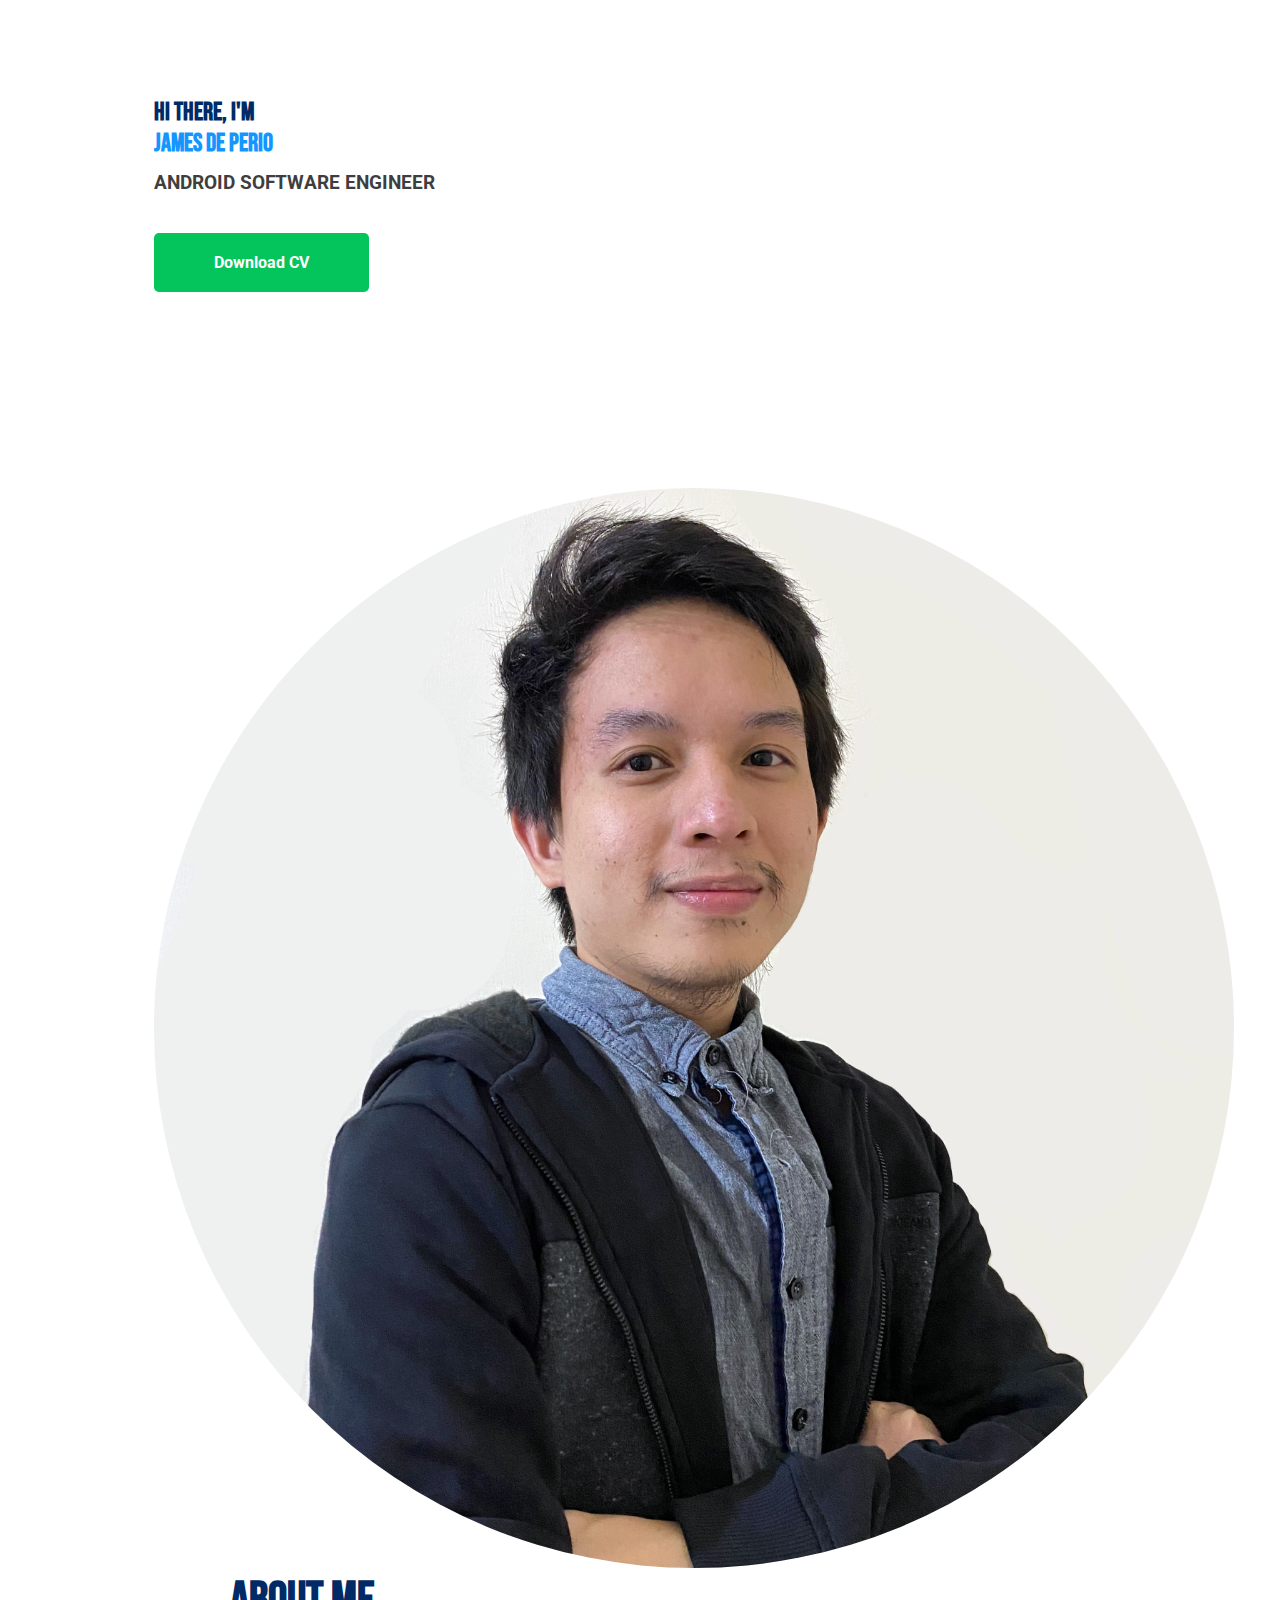
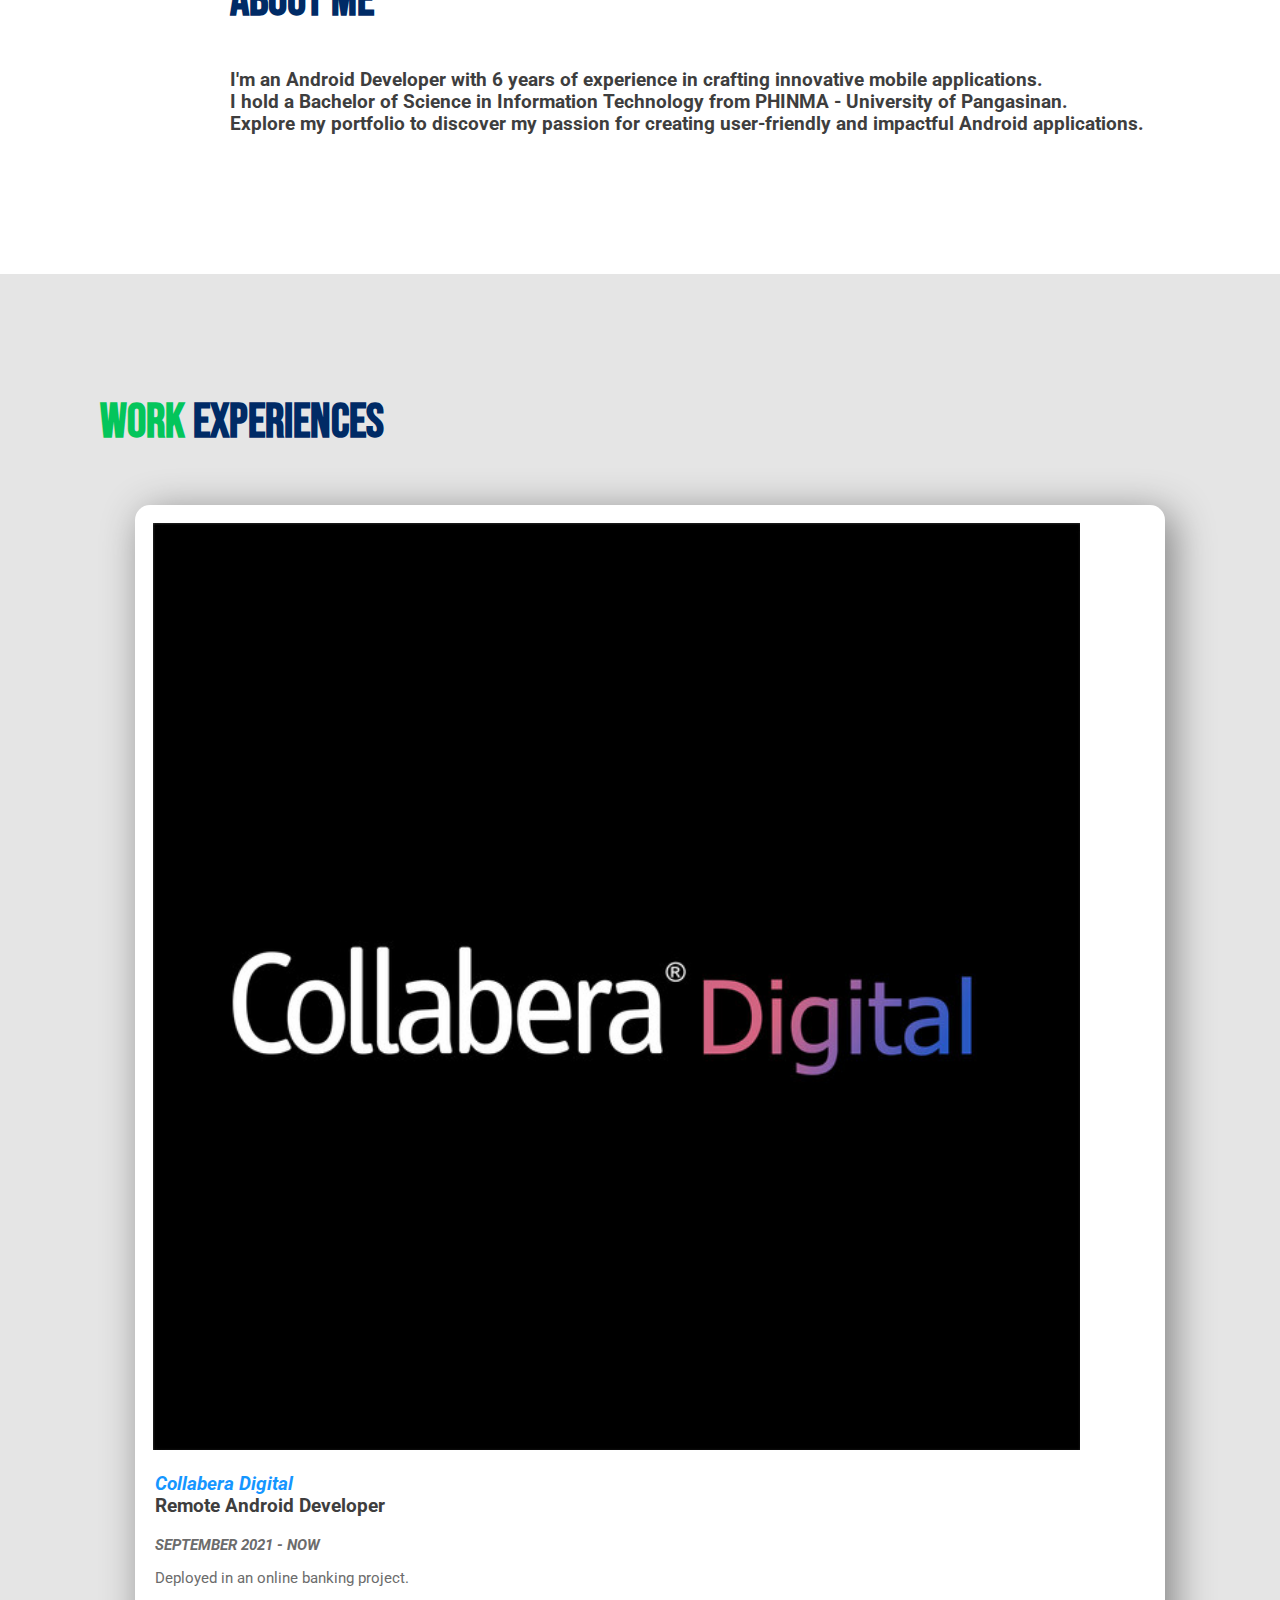
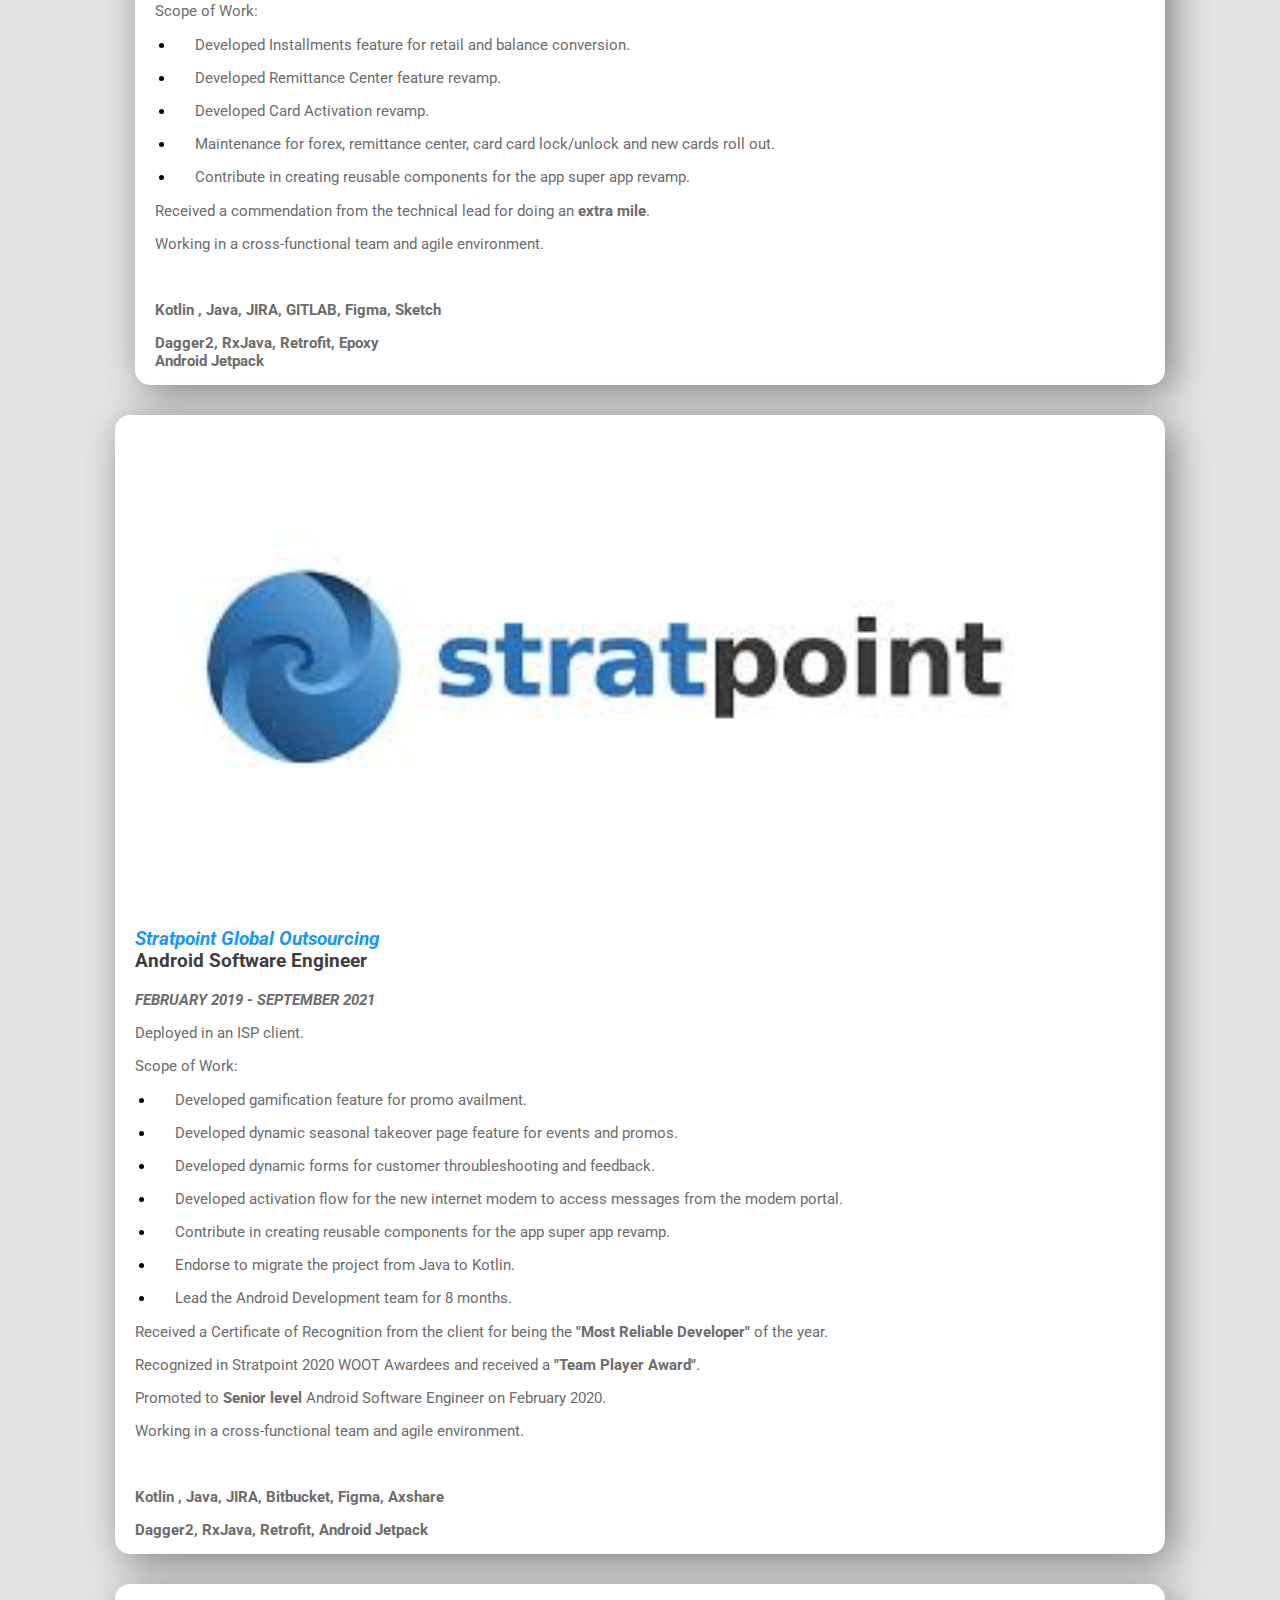
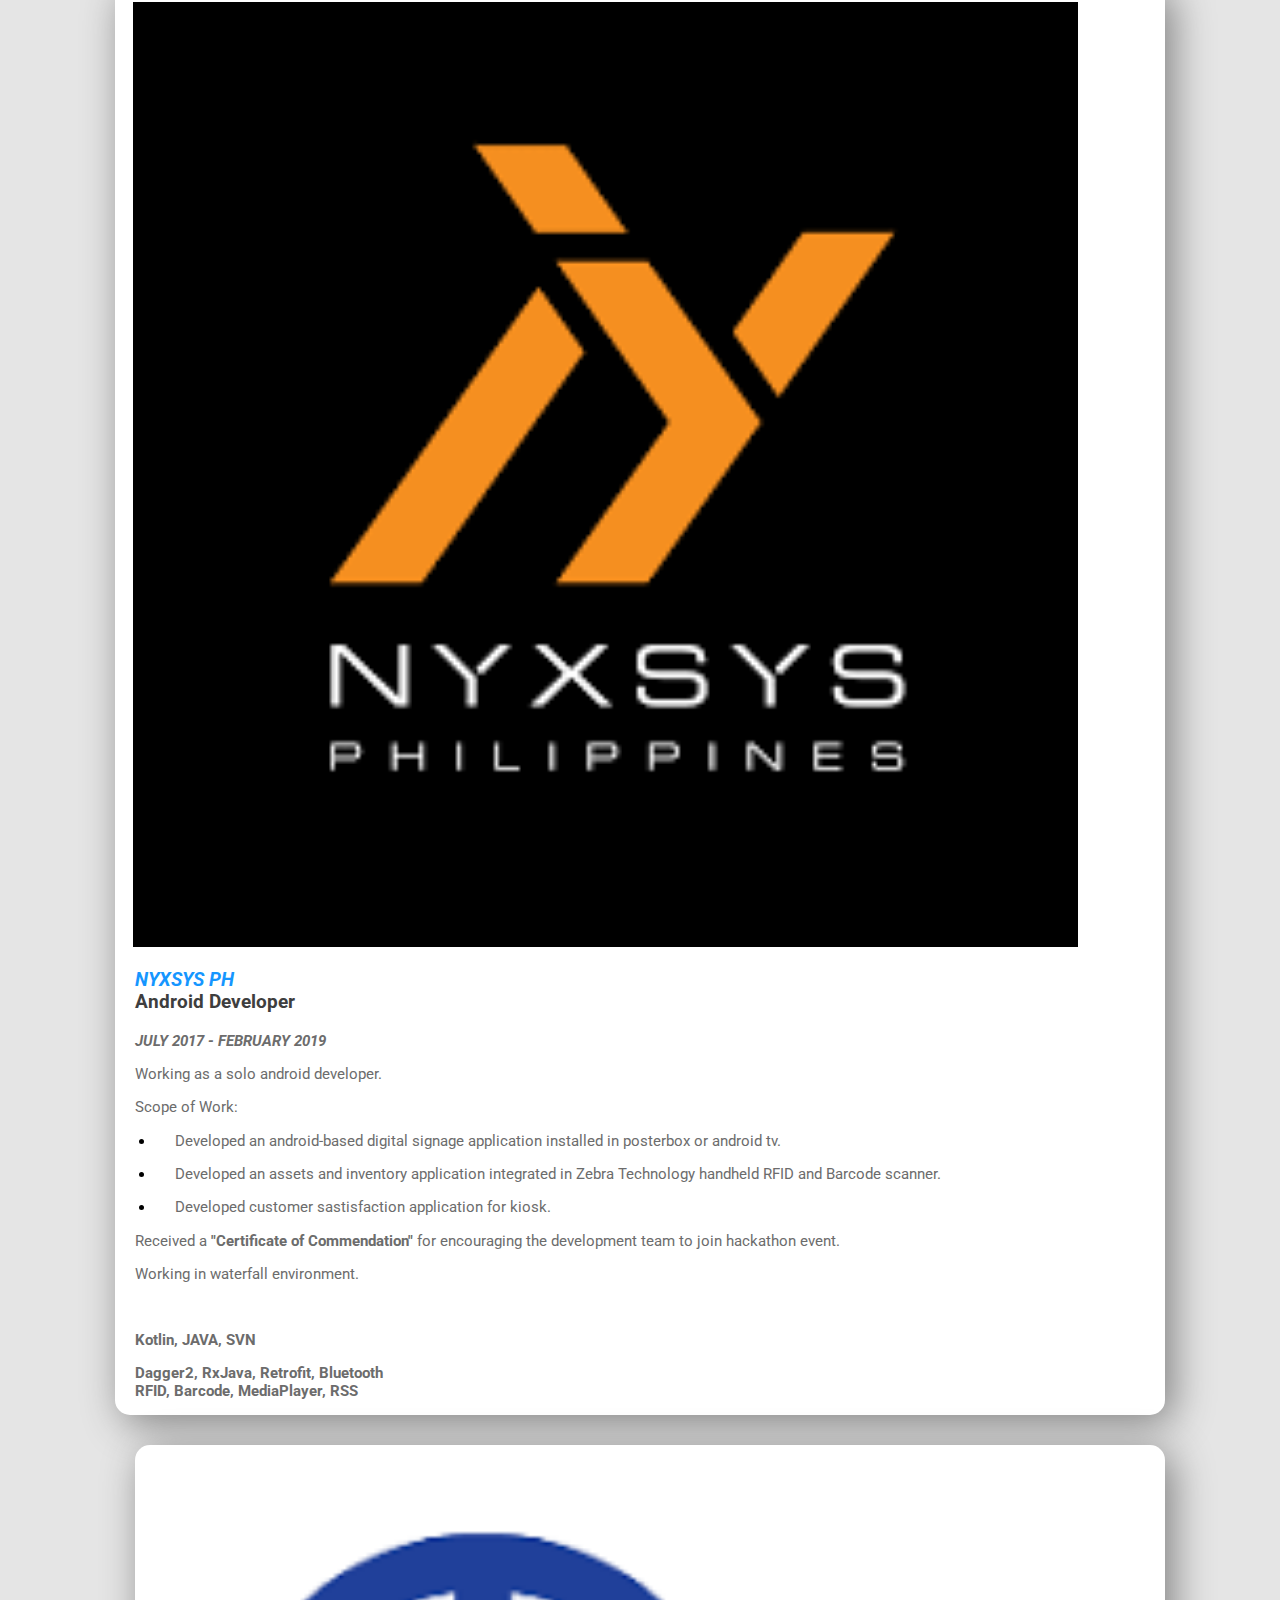
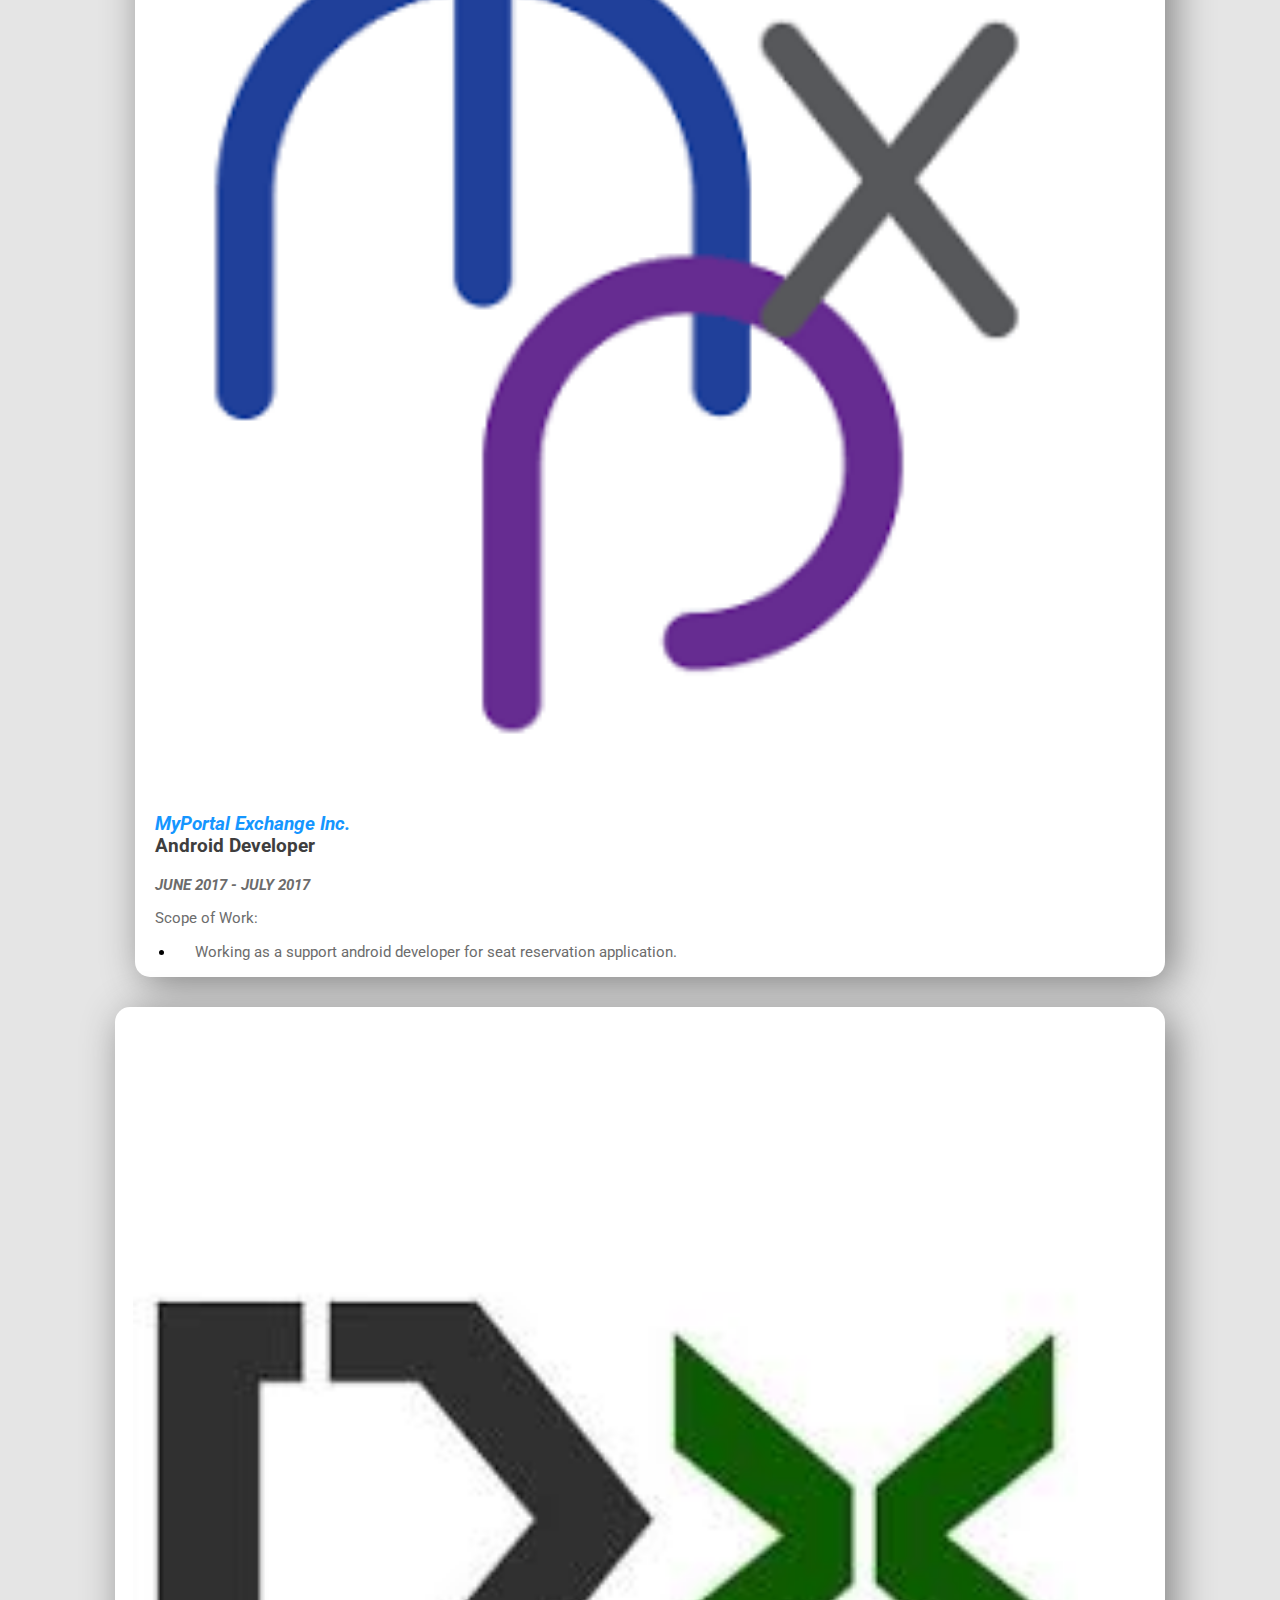
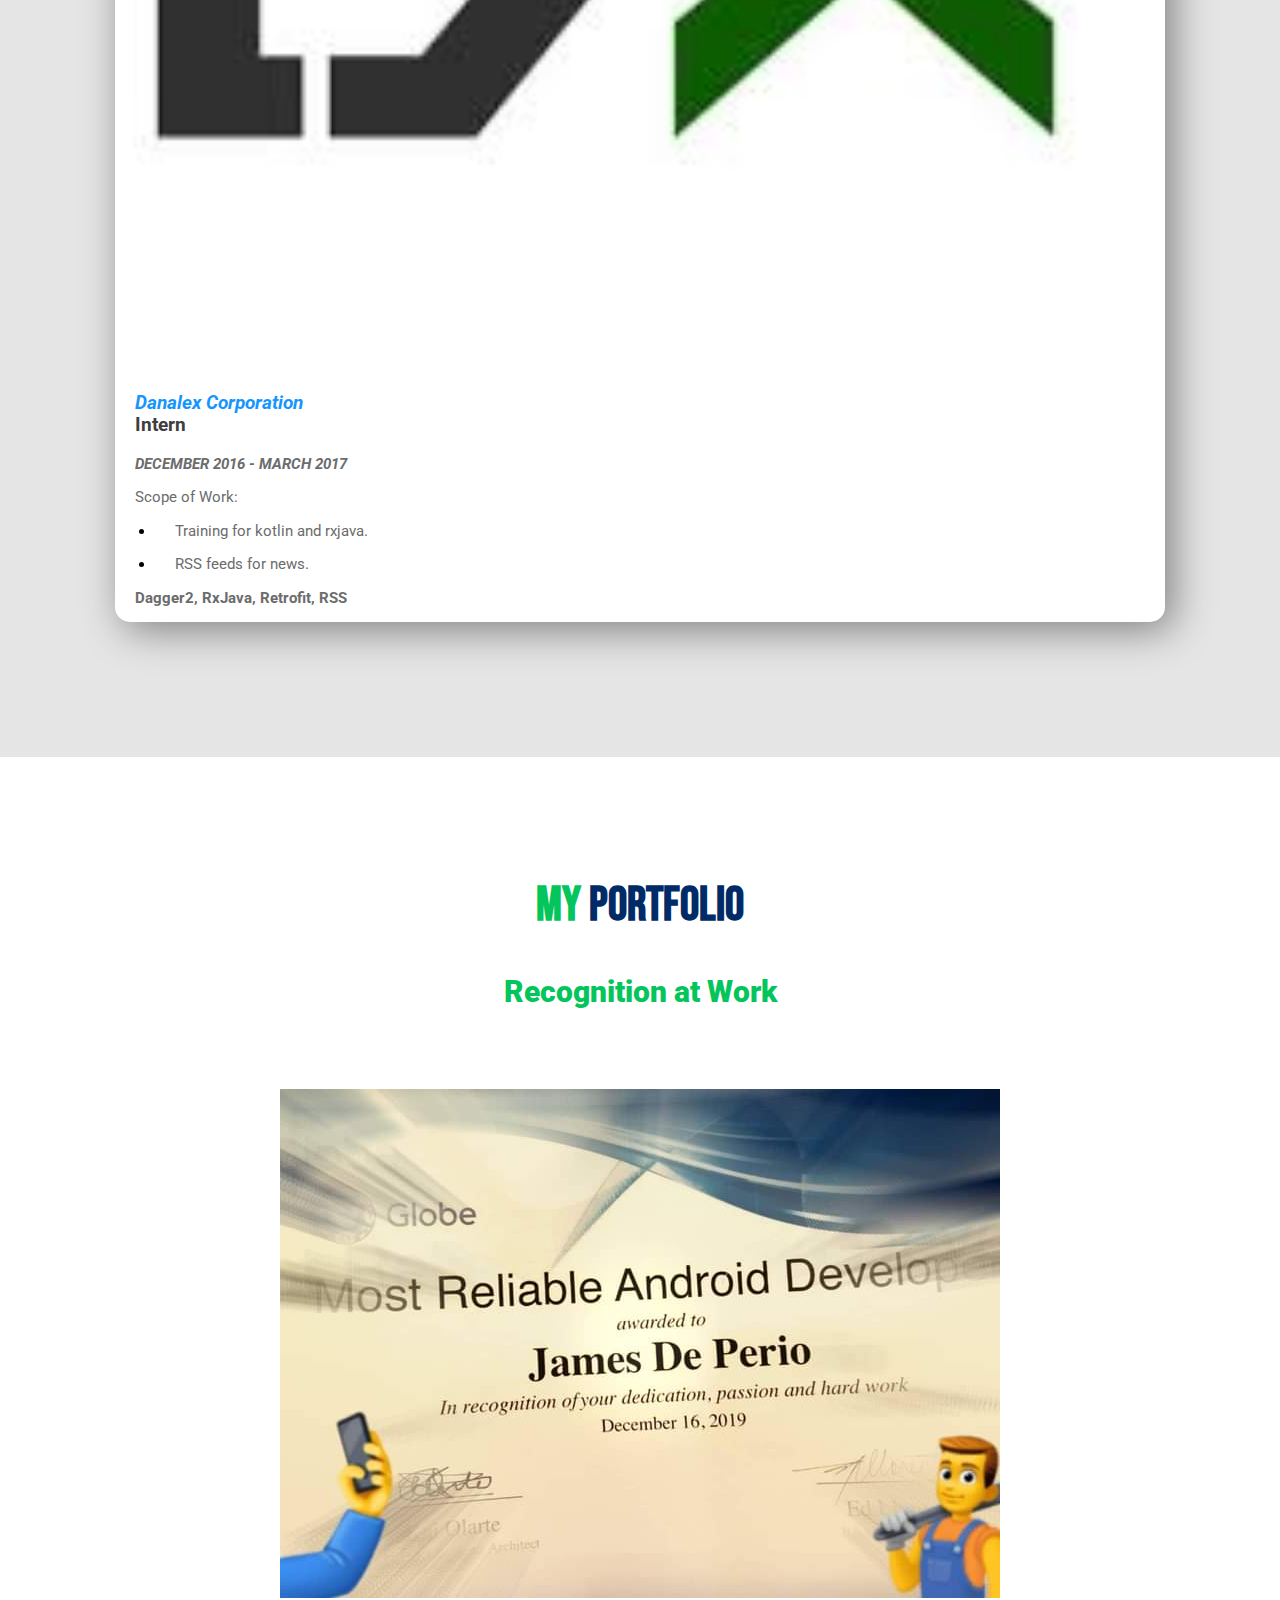
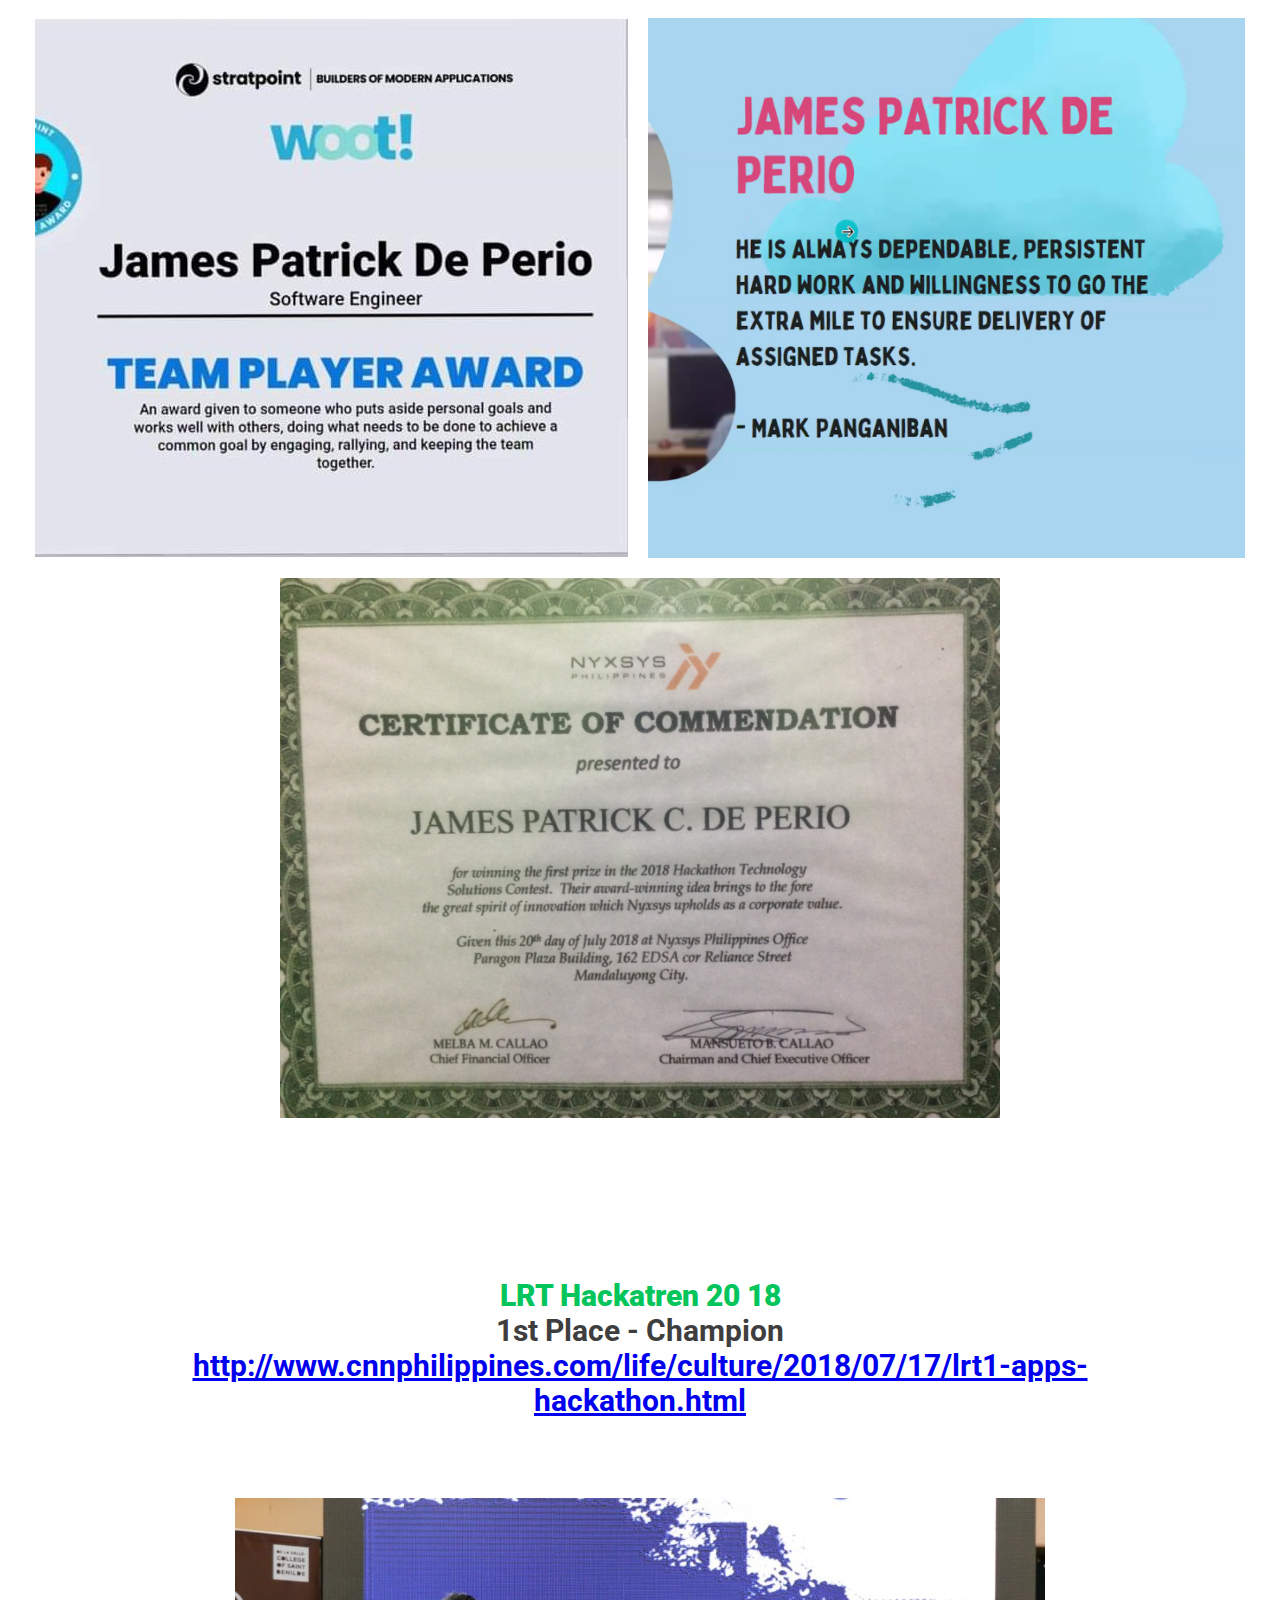
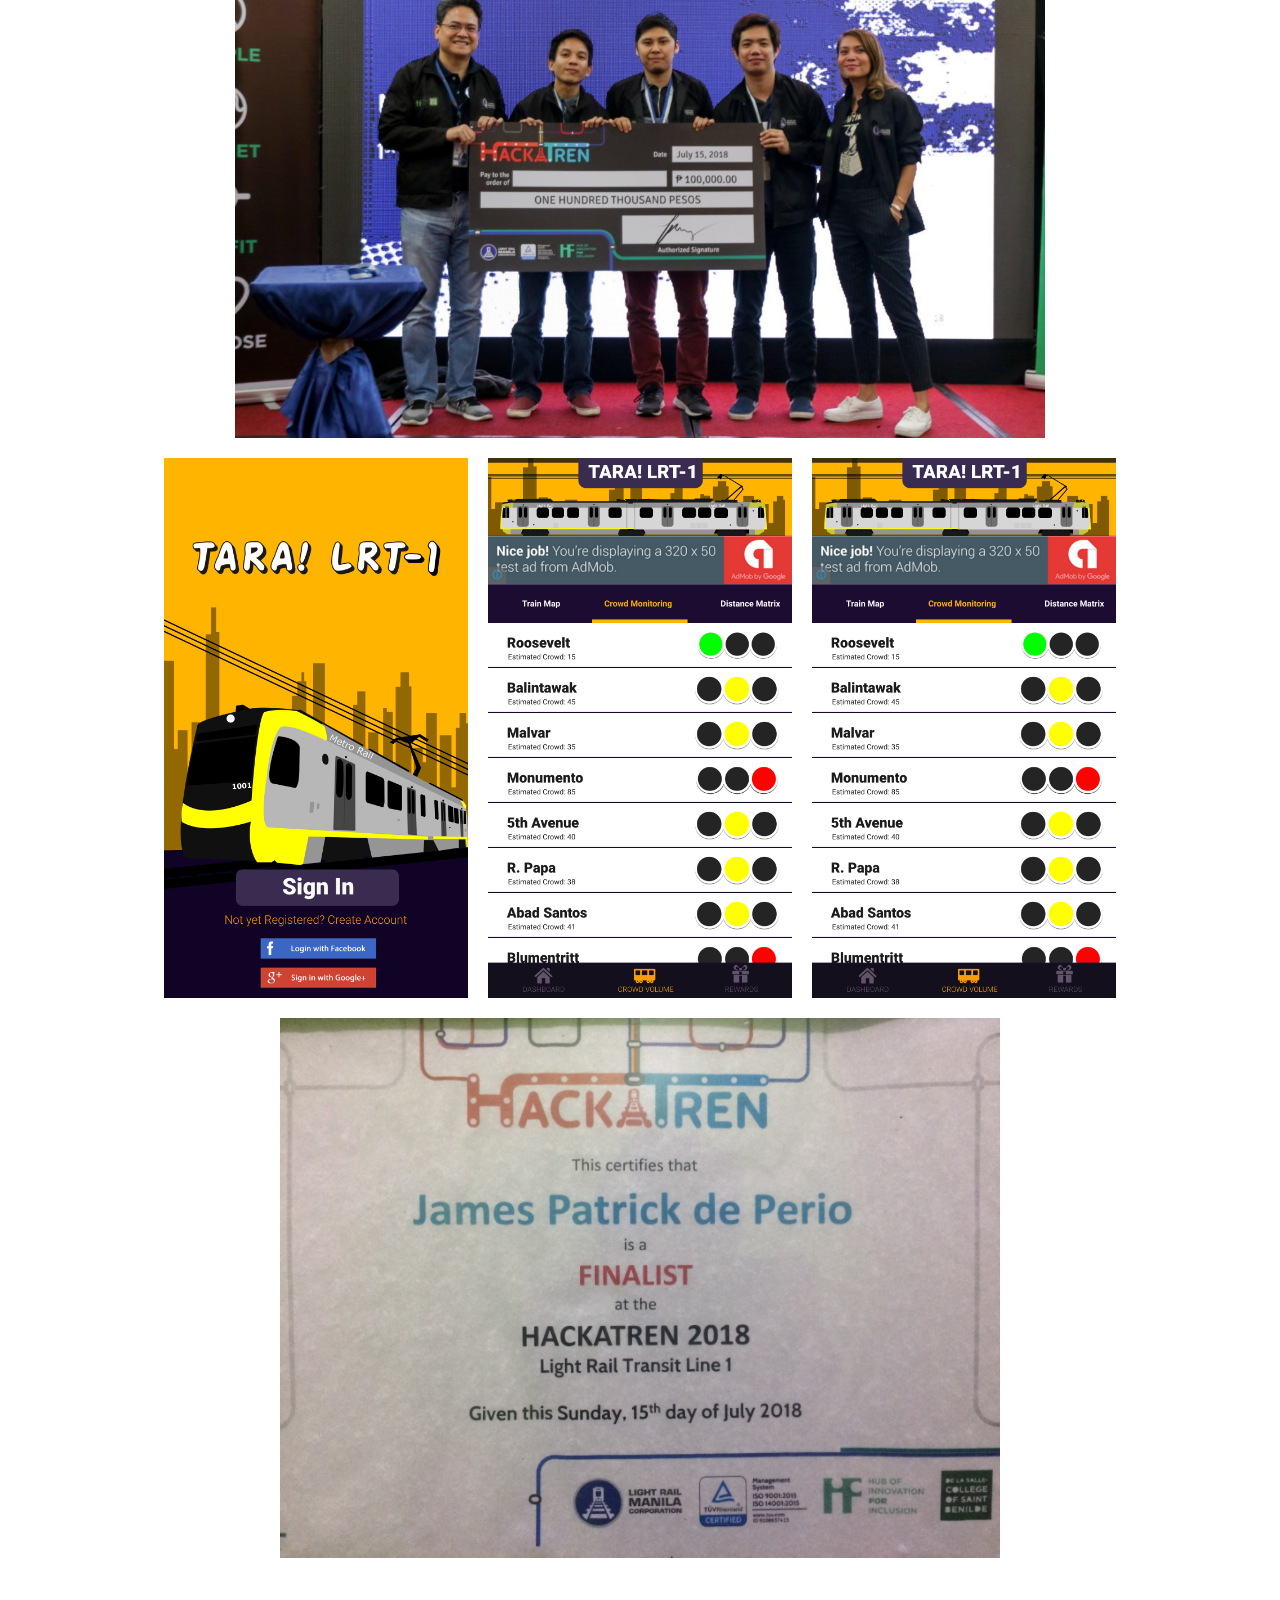
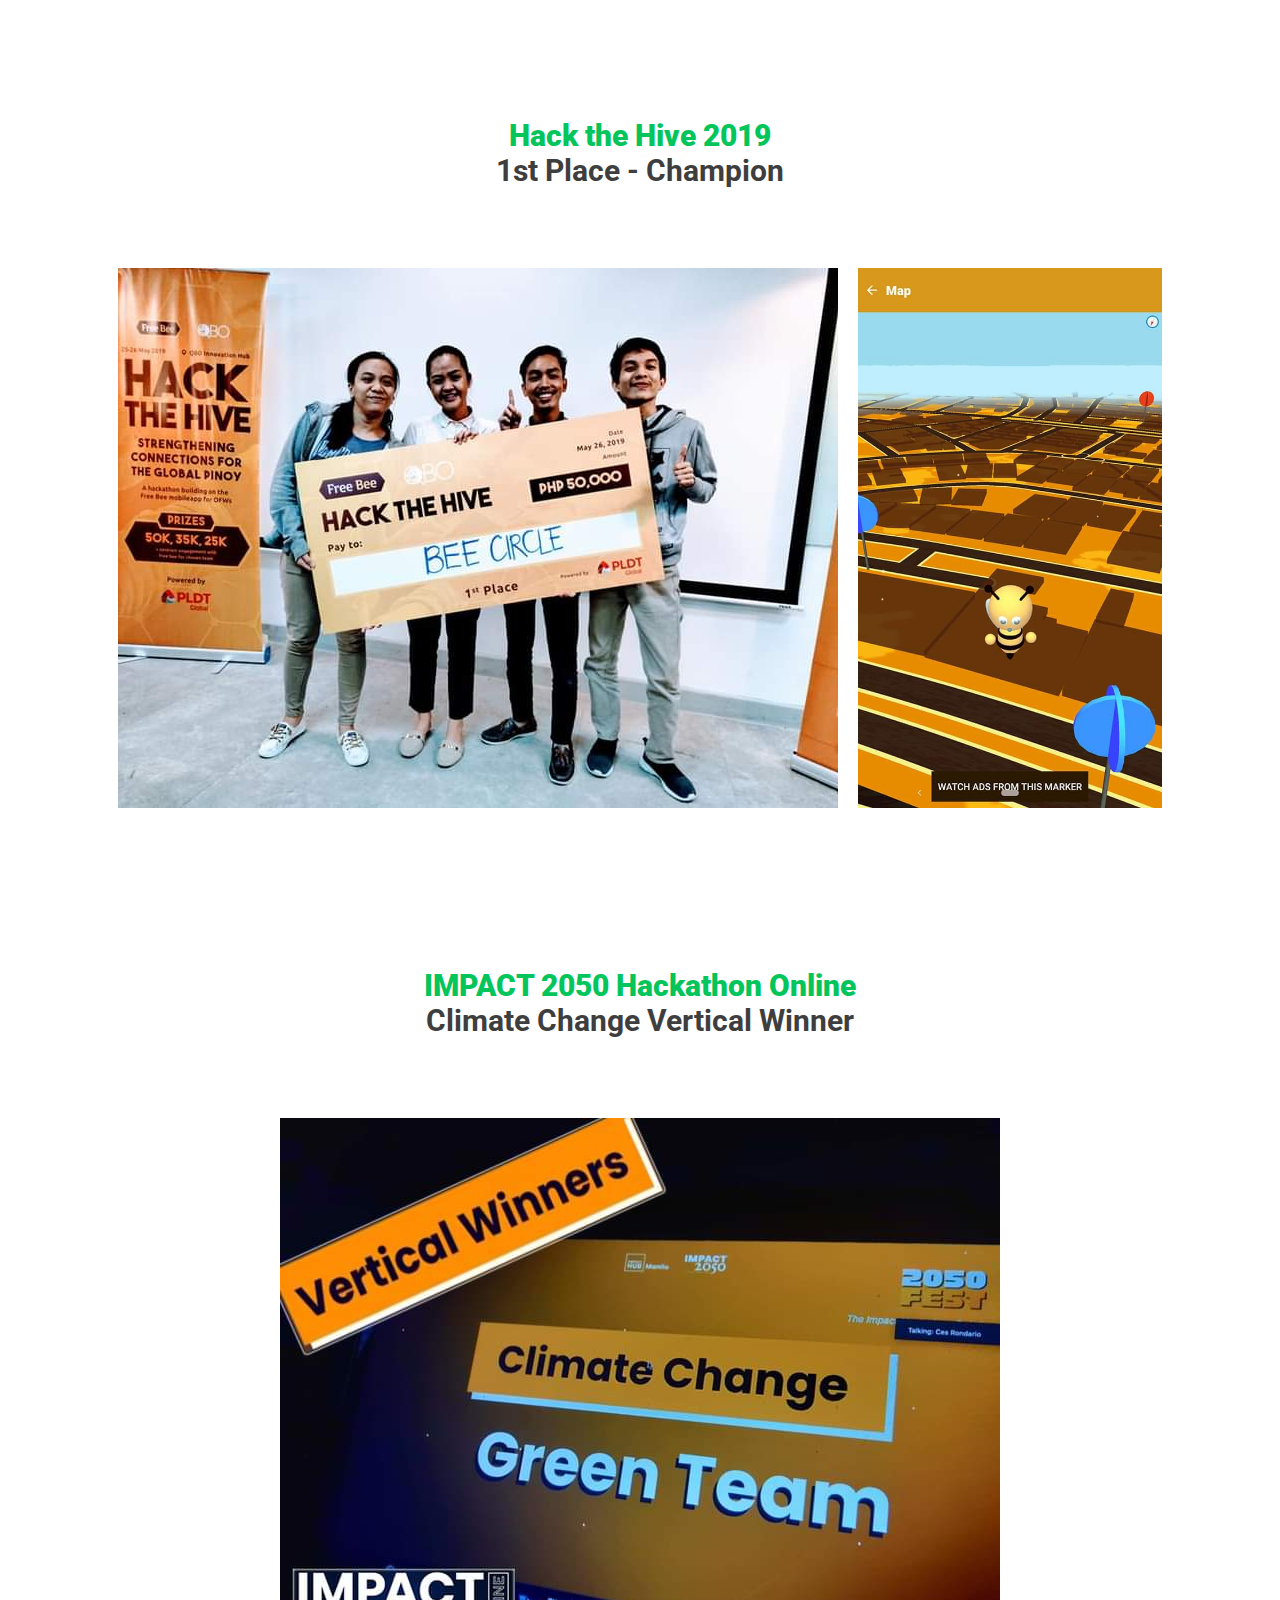
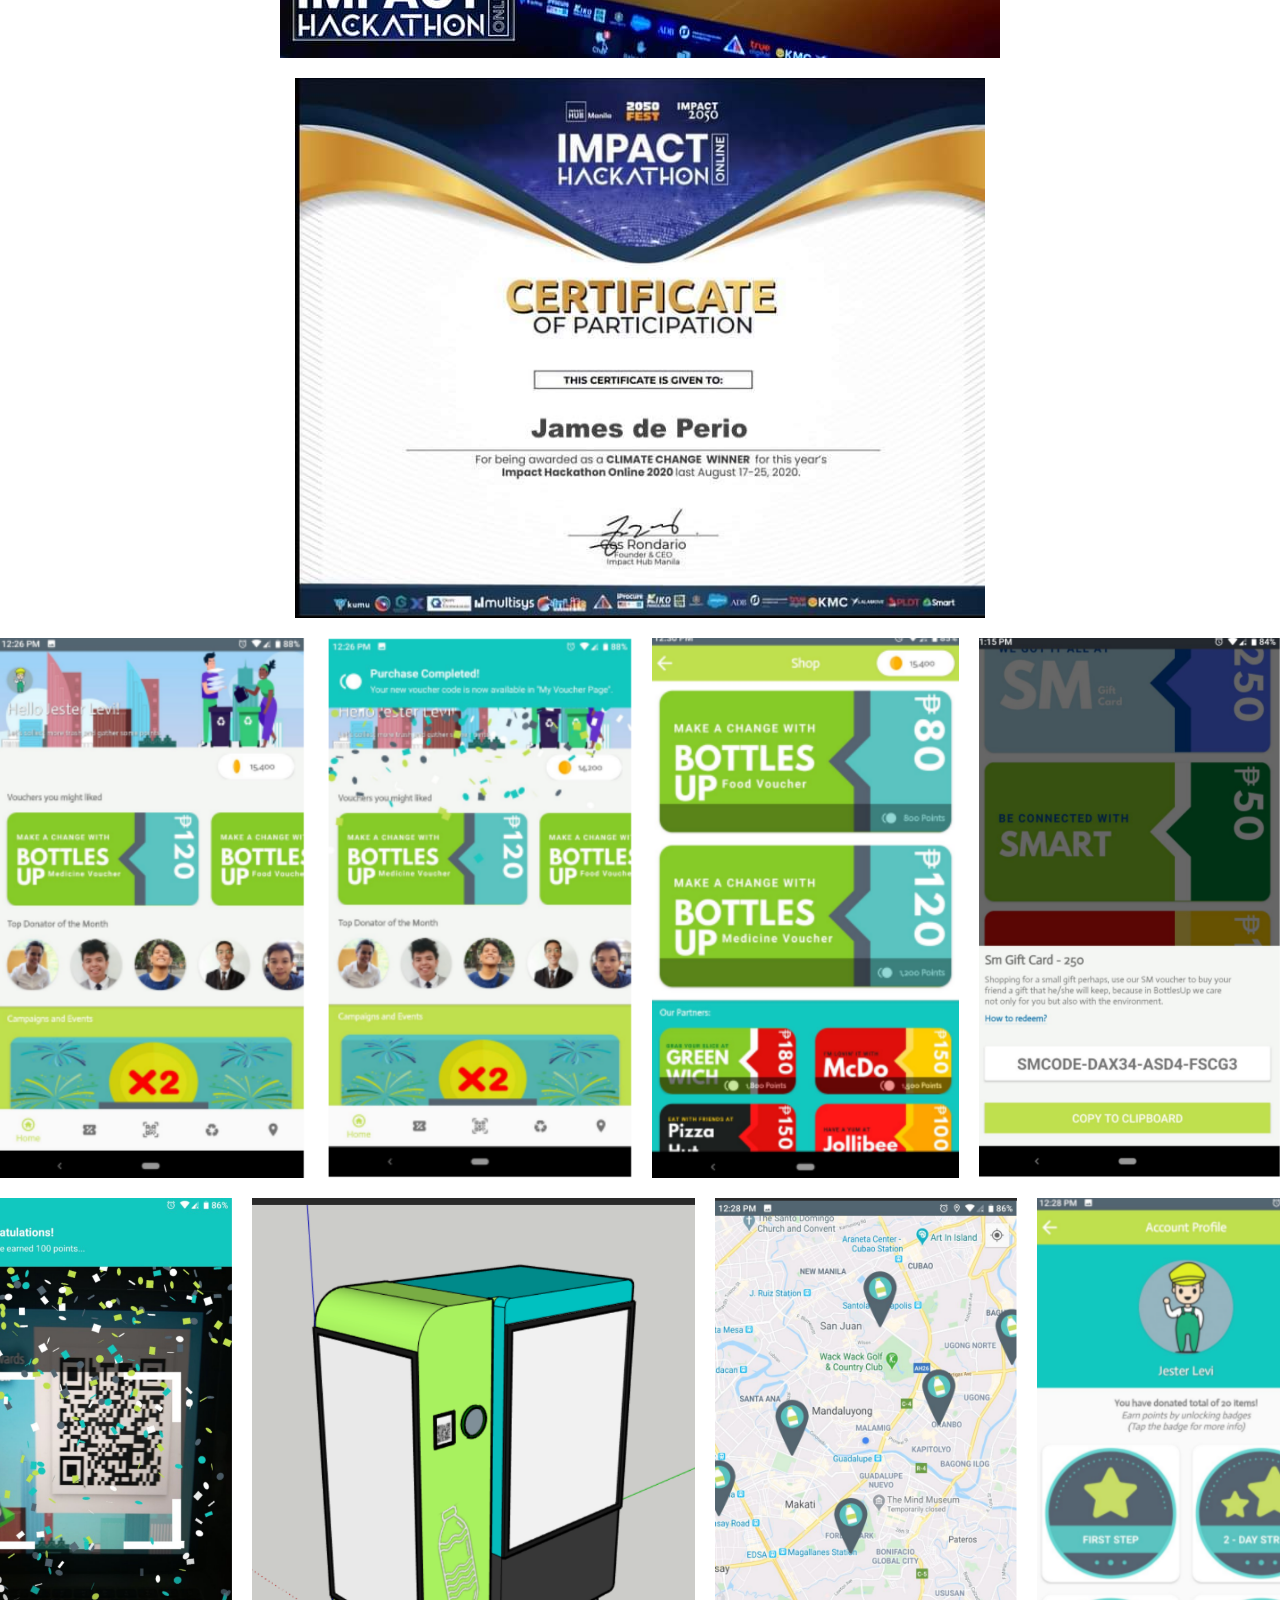
==== commit dc41113a: "Update index.html" ====
--- a/portfolio/index.html
+++ b/portfolio/index.html
@@ -3,7 +3,7 @@
   <head>
     <meta charset="UTF-8" />
     <meta name="viewport" content="width=device-width, initial-scale=1.0" />
-    <title>Document</title>
+    <title>James de Perio Resume</title>
     <link rel="stylesheet" href="style.css" />
     <link rel="preconnect" href="https://fonts.gstatic.com" />
     <link
@@ -83,7 +83,7 @@
           <li><p>Developed activation flow for the new internet modem to access messages from the modem portal.</p></li>
           <li><p>Contribute in creating reusable components for the app super app revamp.</p></li>
           <li><p>Endorse to migrate the project from Java to Kotlin.</p></li>
-          <li><p>Lead the Android Developer for 8 months.</p></li>
+          <li><p>Lead the Android Development team for 8 months.</p></li>
         </ul>
         <p>Received a Certificate of Recognition from the client for being the <b>"Most Reliable Developer"</b> of the year.</p>
         <p>Recognized in Stratpoint 2020 WOOT Awardees and received a <b>"Team Player Award"</b>.</p>
--- a/portfolio/style.css
+++ b/portfolio/style.css
@@ -224,3 +224,230 @@
   justify-content: center;
   align-items: center;
 }
+
+@media only screen and (device-width: 1280px),
+only screen and (max-width:1280px) {
+
+  h1 {
+    font-family: "Bebas Neue", cursive;
+    font-size: 25px;
+  }
+  h1.hi-there-name {
+    margin-bottom: -5px;
+  }
+  .color-of-hi-there {
+    color: #002b66;
+  }
+  .color-of-myname {
+    color: #1596ff;
+  }
+  h3 {
+    font-family: "Roboto", sans-serif;
+    color: #3e3e3e;
+  }
+  h3.short-about-me {
+    padding-bottom: 40px;
+    width: 100%;
+  }
+  .big-section {
+    height: auto;
+    padding: 80px 100px;
+  }
+  .big-section-2 {
+    display: flex;
+    flex-wrap: wrap;
+    justify-content: space-between;
+    align-items: flex-start;
+    max-height: 1000vh;
+    overflow-y: auto;
+    padding: 80px 100px 120px 100px;
+  }
+  .small-section {
+    height: 240px;
+    padding-top: 50px;
+    padding-bottom: 150px;
+    display: flex;
+    justify-content: center;
+    align-items: center;
+  }
+  .half-width {
+    width: 100%;
+
+    margin-left: 5%;
+  }
+  .myphoto-s {
+    margin-top: 20%;
+    width: 100%;
+  }
+  .link-button {
+    padding: 20px 60px;
+    border-radius: 5px;
+    background-image: linear-gradient(45deg, #04c55b, #04c55b);
+    text-decoration: none;
+    font-family: "Roboto", sans-serif;
+    font-weight: bold;
+    color: white;
+  }
+  
+  /* Section 2 */
+  
+  h2.about-text-color {
+    font-family: "Bebas Neue", cursive;
+    font-size: 48px;
+    color: #002b66;
+  }
+  h3.long-about-me {
+    padding-bottom: 40px;
+  }
+  .about-s2 {
+    margin-left: 12%;
+  }
+  
+  /* Section 3*/
+  
+  .banner-s3 {
+    background-color: #e5e5e5;
+  }
+  h2.latest-project {
+    font-family: "Bebas Neue", cursive;
+    font-size: 48px;
+    text-align: center;
+    color: #002b66;
+  }
+  span.h2-text-color {
+    color: #04c55b;
+  }
+  .latest-project-div-style {
+    width: 100%;
+    background-color: white;
+    float: left;
+    margin: 15px;
+    border-radius: 15px;
+    box-shadow: 8px 8px 40px gray;
+  }
+  .latest-project-div-style-margin {
+    margin-left: 35px;
+  }
+  .latest-project-photo {
+    width: 90%;
+    margin: 18px 18px 0px 18px;
+  }
+  .latest-project-text {
+    padding-left: 20px;
+  }
+  .latest-project-div-style p {
+    font-family: "Roboto", sans-serif;
+    font-size: 15px;
+    padding-left: 20px;
+    color: #6c6c6c;
+  }
+  
+  /* Section 4*/
+  
+  .my-skills {
+    font-family: "Bebas Neue", cursive;
+    font-size: 48px;
+    text-align: center;
+    color: #002b66;
+  }
+  .skills-p {
+    font-family: "Roboto", sans-serif;
+    font-weight: 600;
+  }
+  .container {
+    width: 100%;
+    border-radius: 10px;
+    background-color: #ddd;
+  }
+  .skills {
+    font-family: "Roboto", sans-serif;
+    text-align: right;
+    padding-top: 5px;
+    padding-bottom: 5px;
+    border-radius: 10px;
+    color: white;
+  }
+  .html {
+    width: 80%;
+    background-color: #002b66;
+  }
+  .css {
+    width: 70%;
+    background-color: #e6384e;
+  }
+  .illustrator {
+    width: 80%;
+    background-color: #002b66;
+  }
+  .photoshop {
+    width: 60%;
+    background-color: #e6384e;
+  }
+  .team-management {
+    width: 70%;
+    background-color: #e6384e;
+  }
+  .critical-thinking {
+    width: 75%;
+    background-color: #002b66;
+  }
+  .problem-solving {
+    width: 65%;
+    background-color: #e6384e;
+  }
+  .communication {
+    width: 75%;
+    background-color: #002b66;
+  }
+  
+  /* Section 5 */
+  
+  .div-size-s4 {
+    height: 236px;
+    width: 950px;
+    background-image: url("shapes/Group_33094_1.png");
+    background-repeat: no-repeat;
+    display: flex;
+    justify-content: space-evenly;
+    align-items: center;
+  }
+  .work-inquiry-s4 {
+    font-family: "Bebas Neue", cursive;
+    font-size: 64px;
+    color: white;
+  }
+  .lets-chat-s4 {
+  }
+  
+  /* Footer */
+  
+  p.stay-connected {
+    font-family: "Bebas Neue", cursive;
+    font-size: 24px;
+    color: #696871;
+    text-align: center;
+  }
+  p.footer-mail {
+    font-family: "Roboto", sans-serif;
+    font-size: 36px;
+    font-weight: bold;
+    text-align: center;
+    color: #363958;
+    margin: -2px;
+  }
+  img.footer-image-size {
+    height: 38px;
+    width: 38px;
+    padding: 10px;
+  }
+  footer {
+    padding-bottom: 60px;
+  }
+  .footer-image-position {
+    padding-top: 20px;
+    display: flex;
+    justify-content: center;
+    align-items: center;
+  }
+
+}
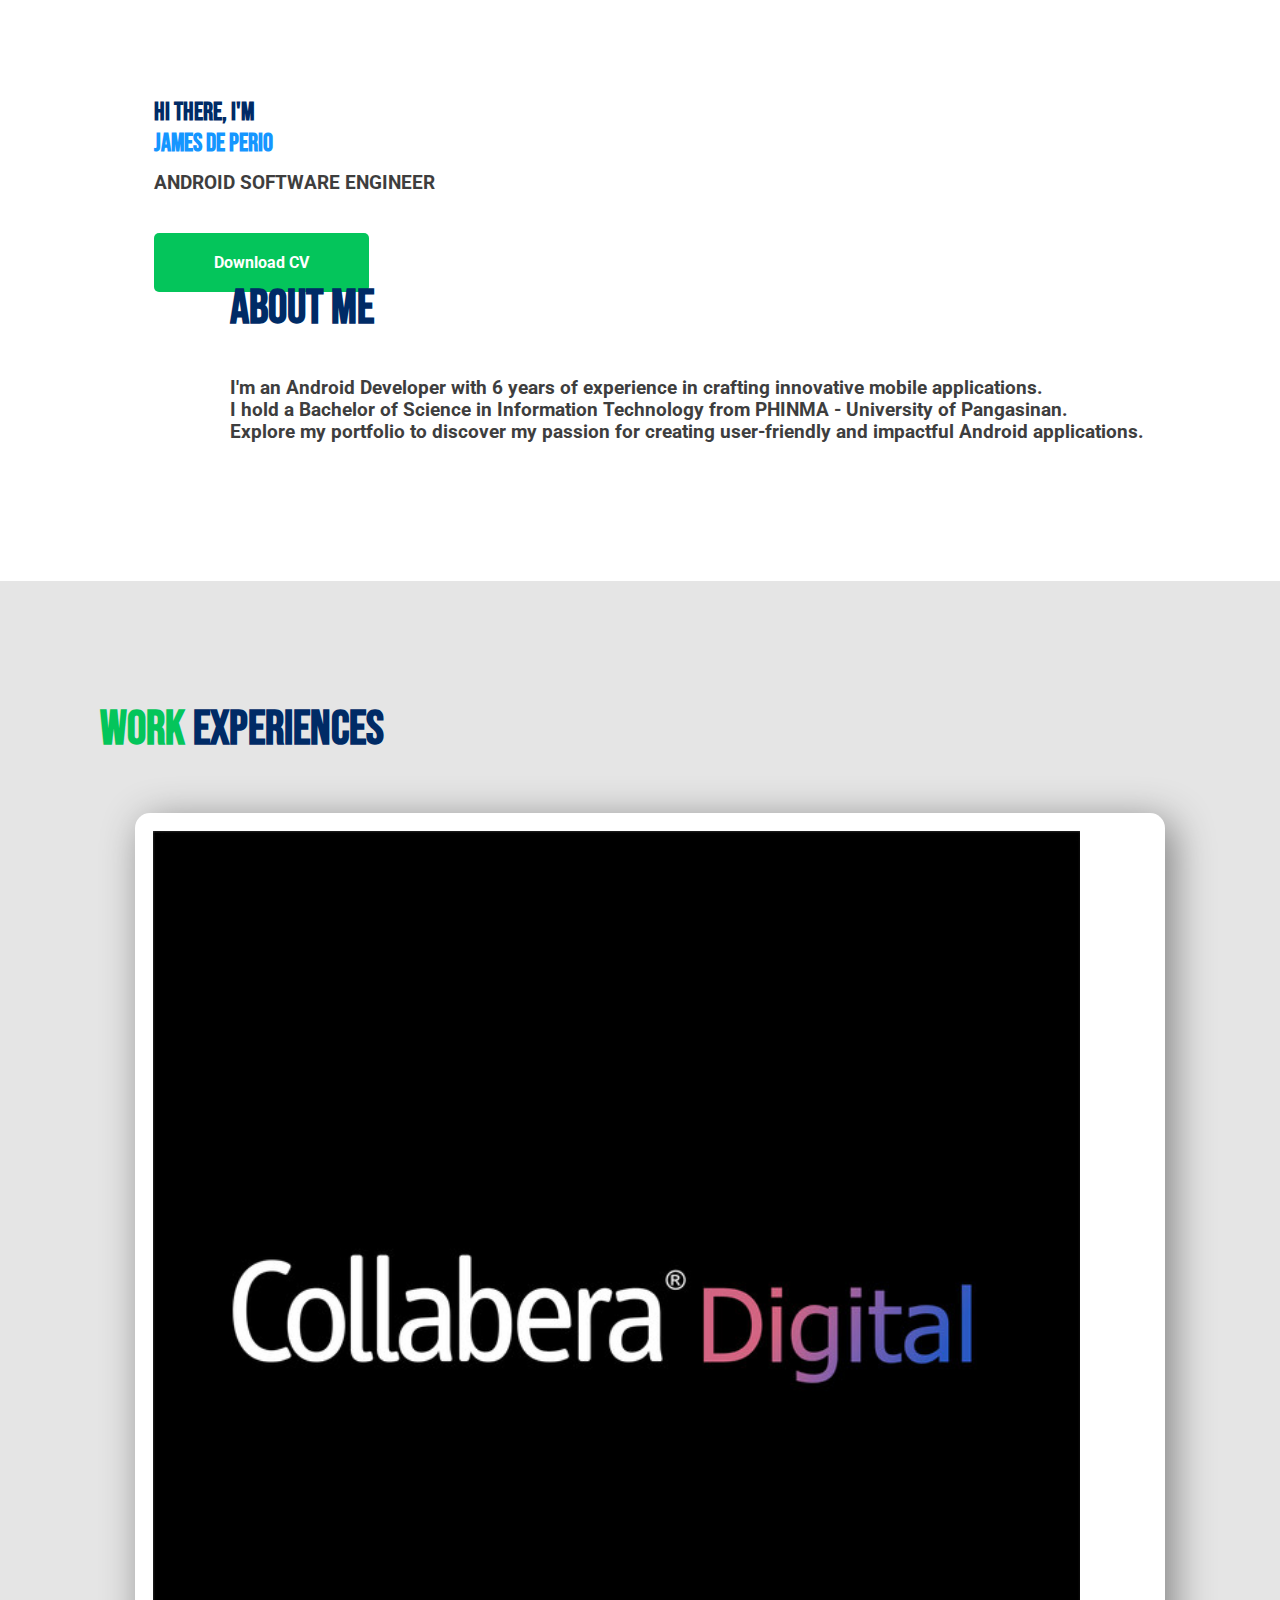
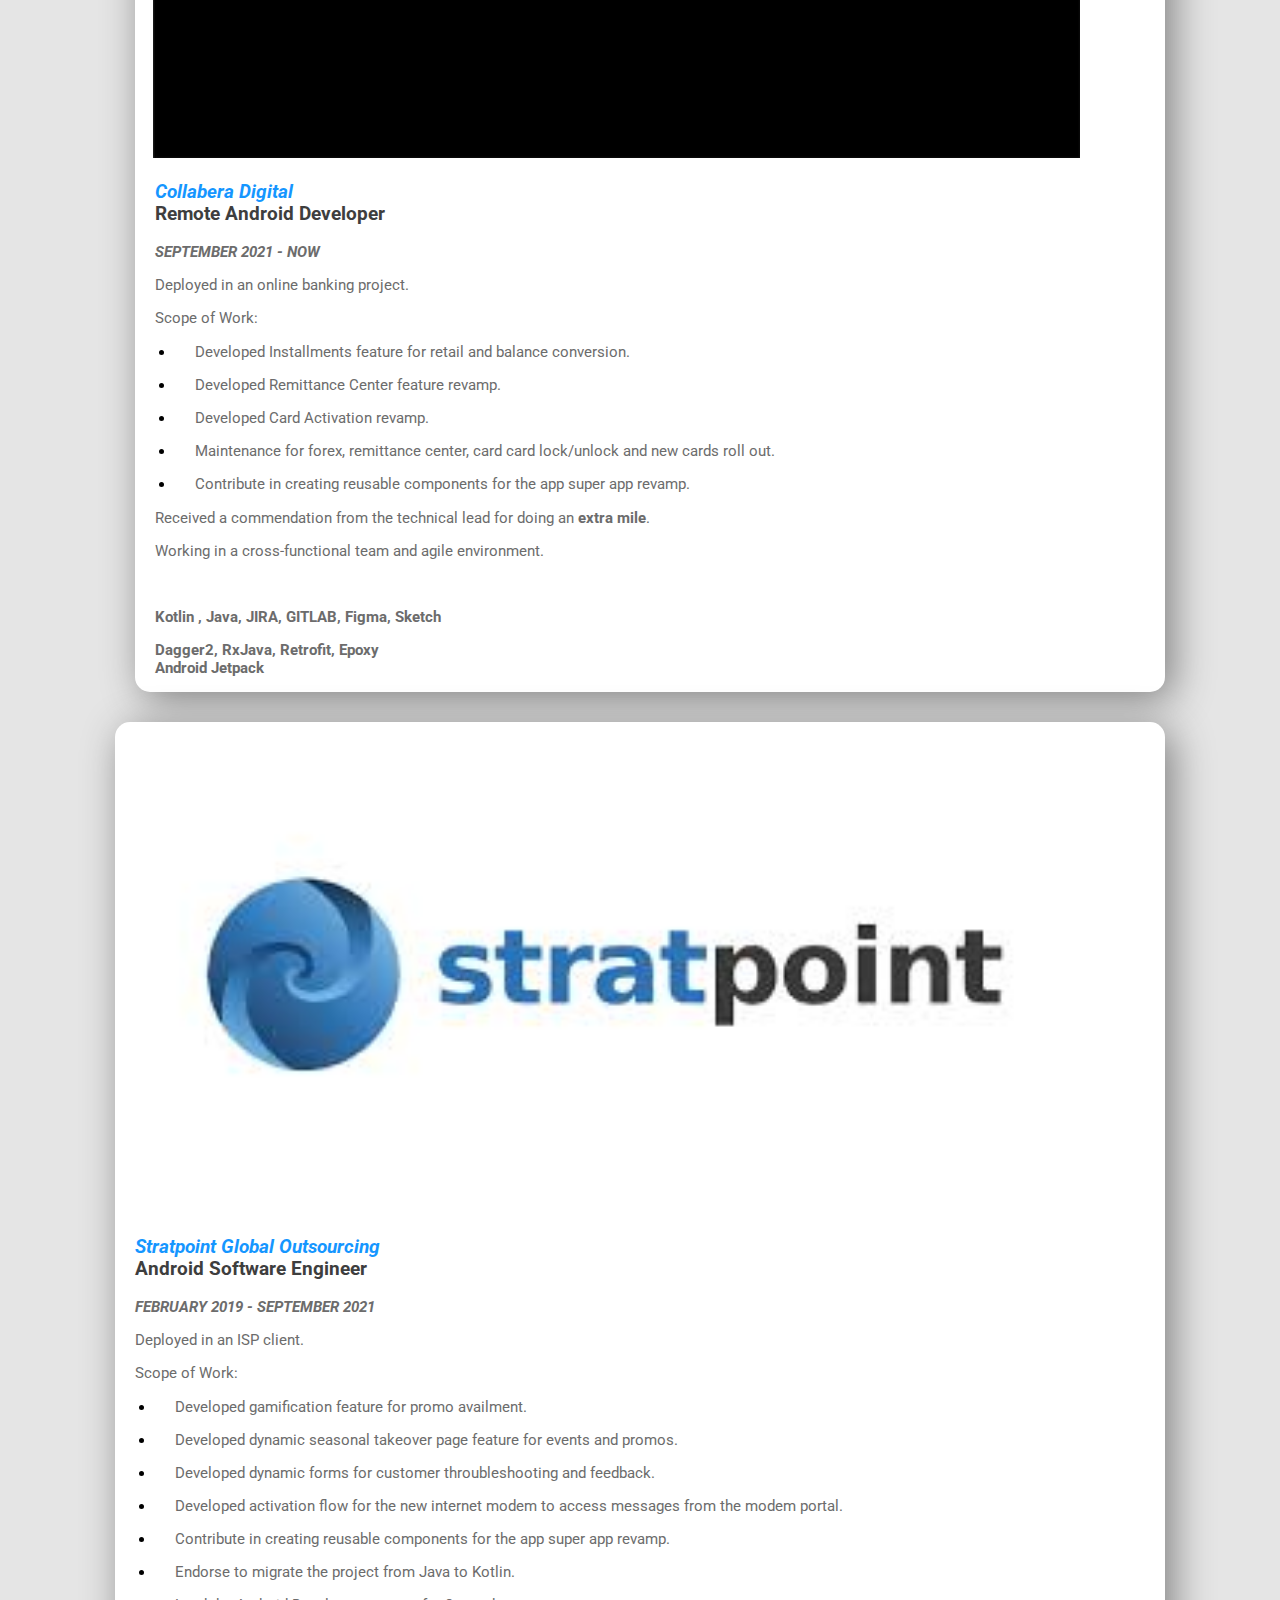
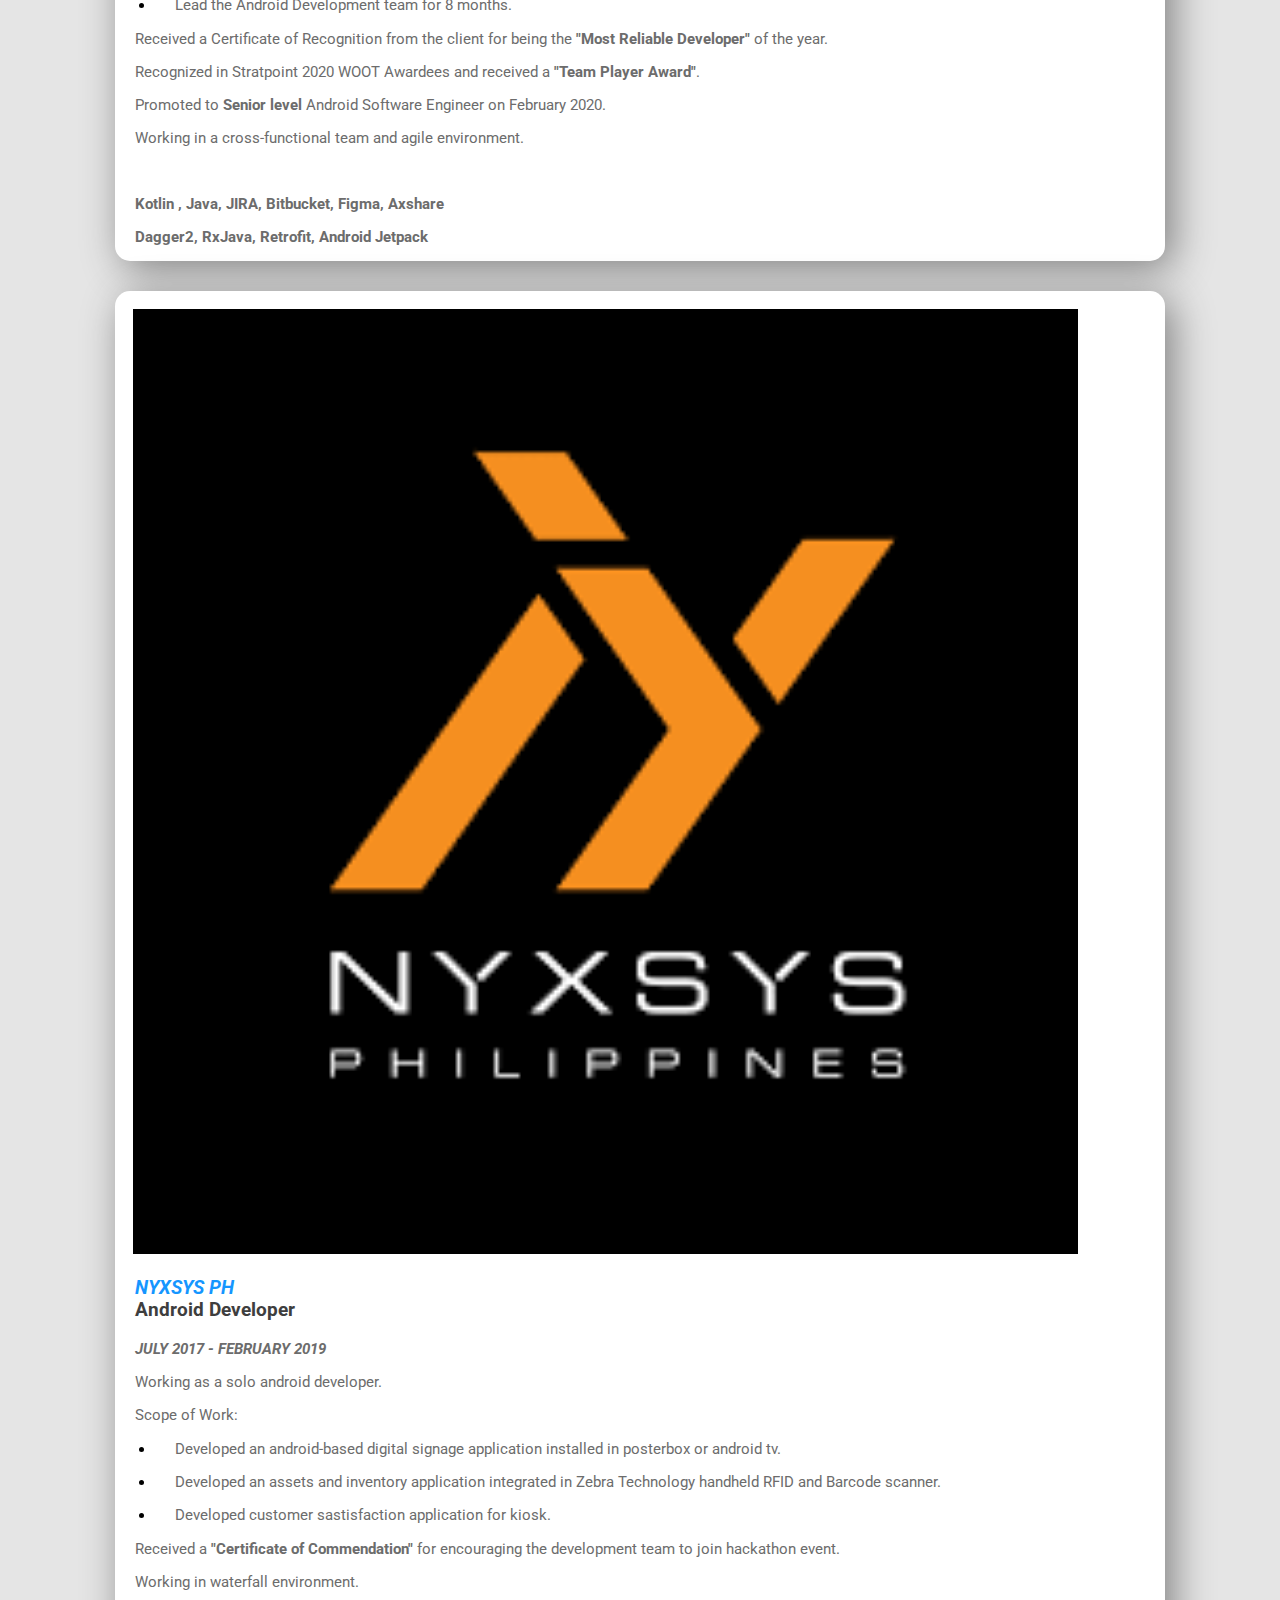
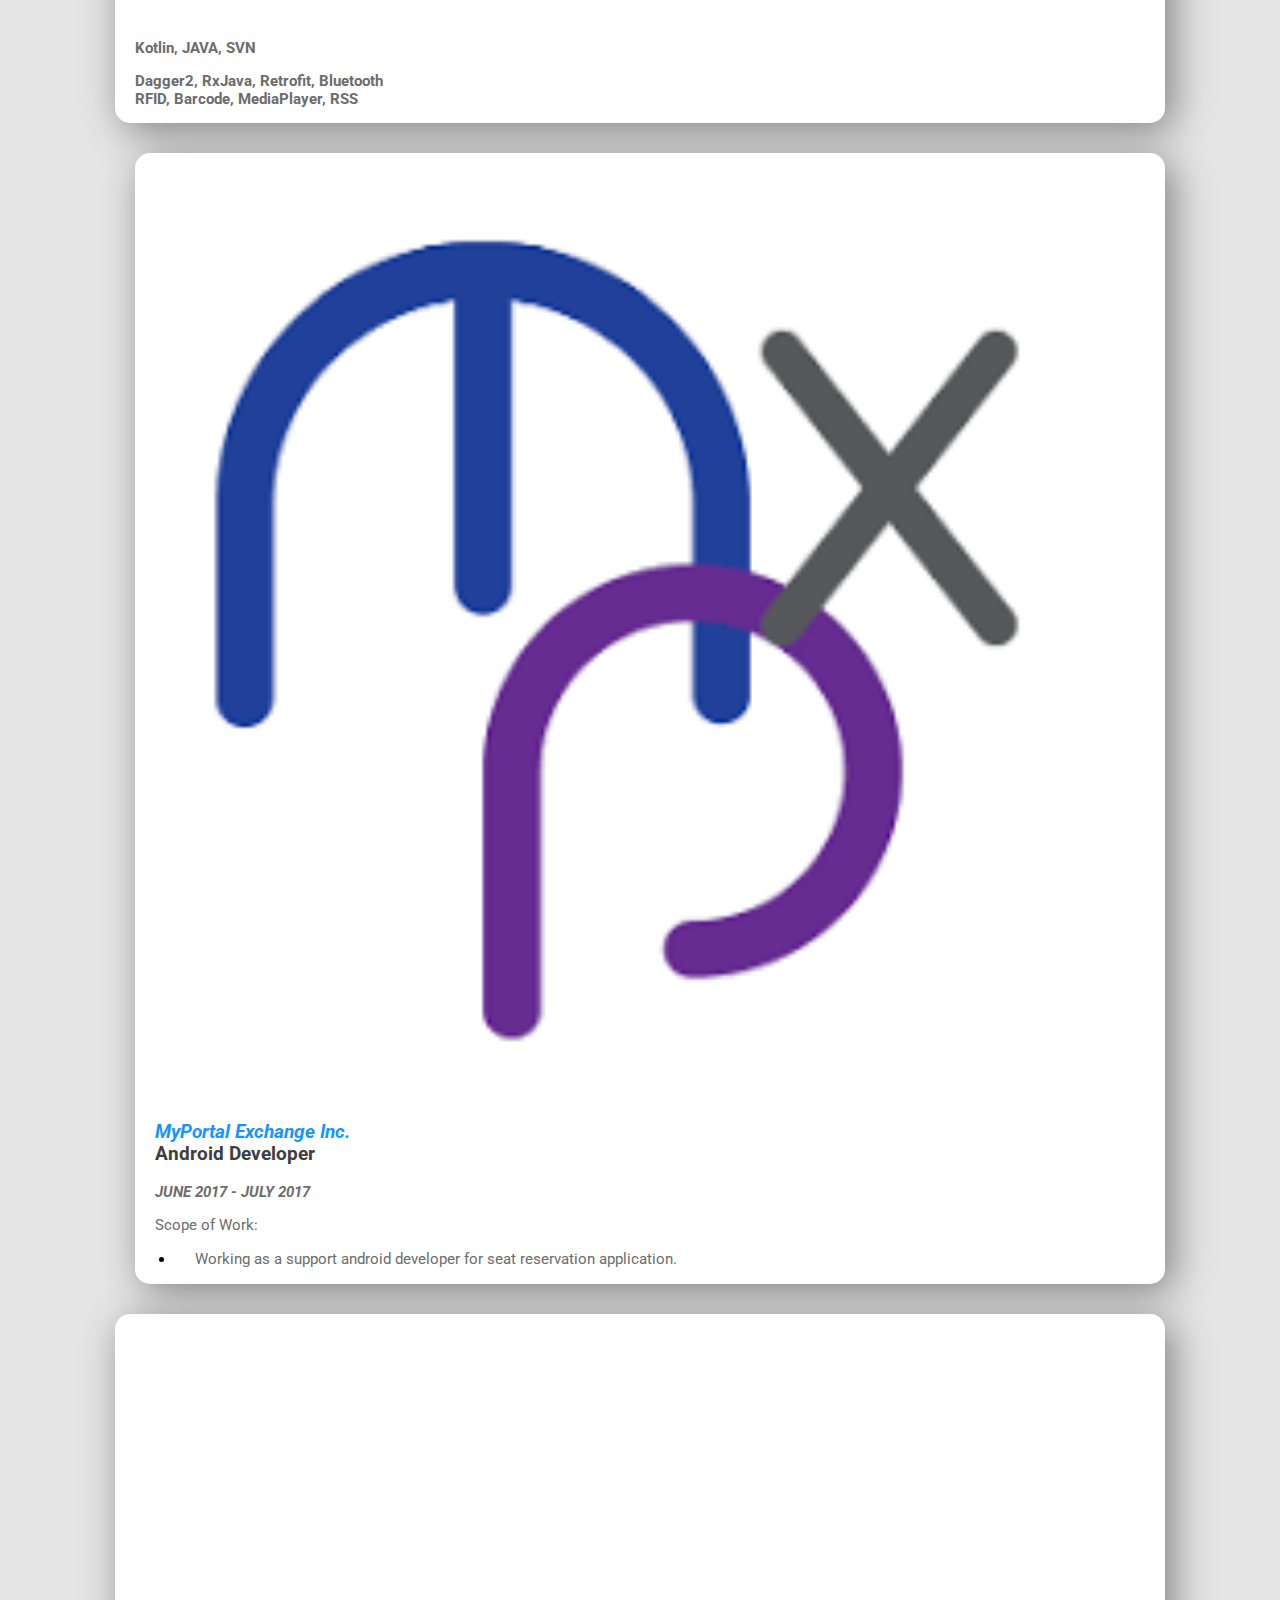
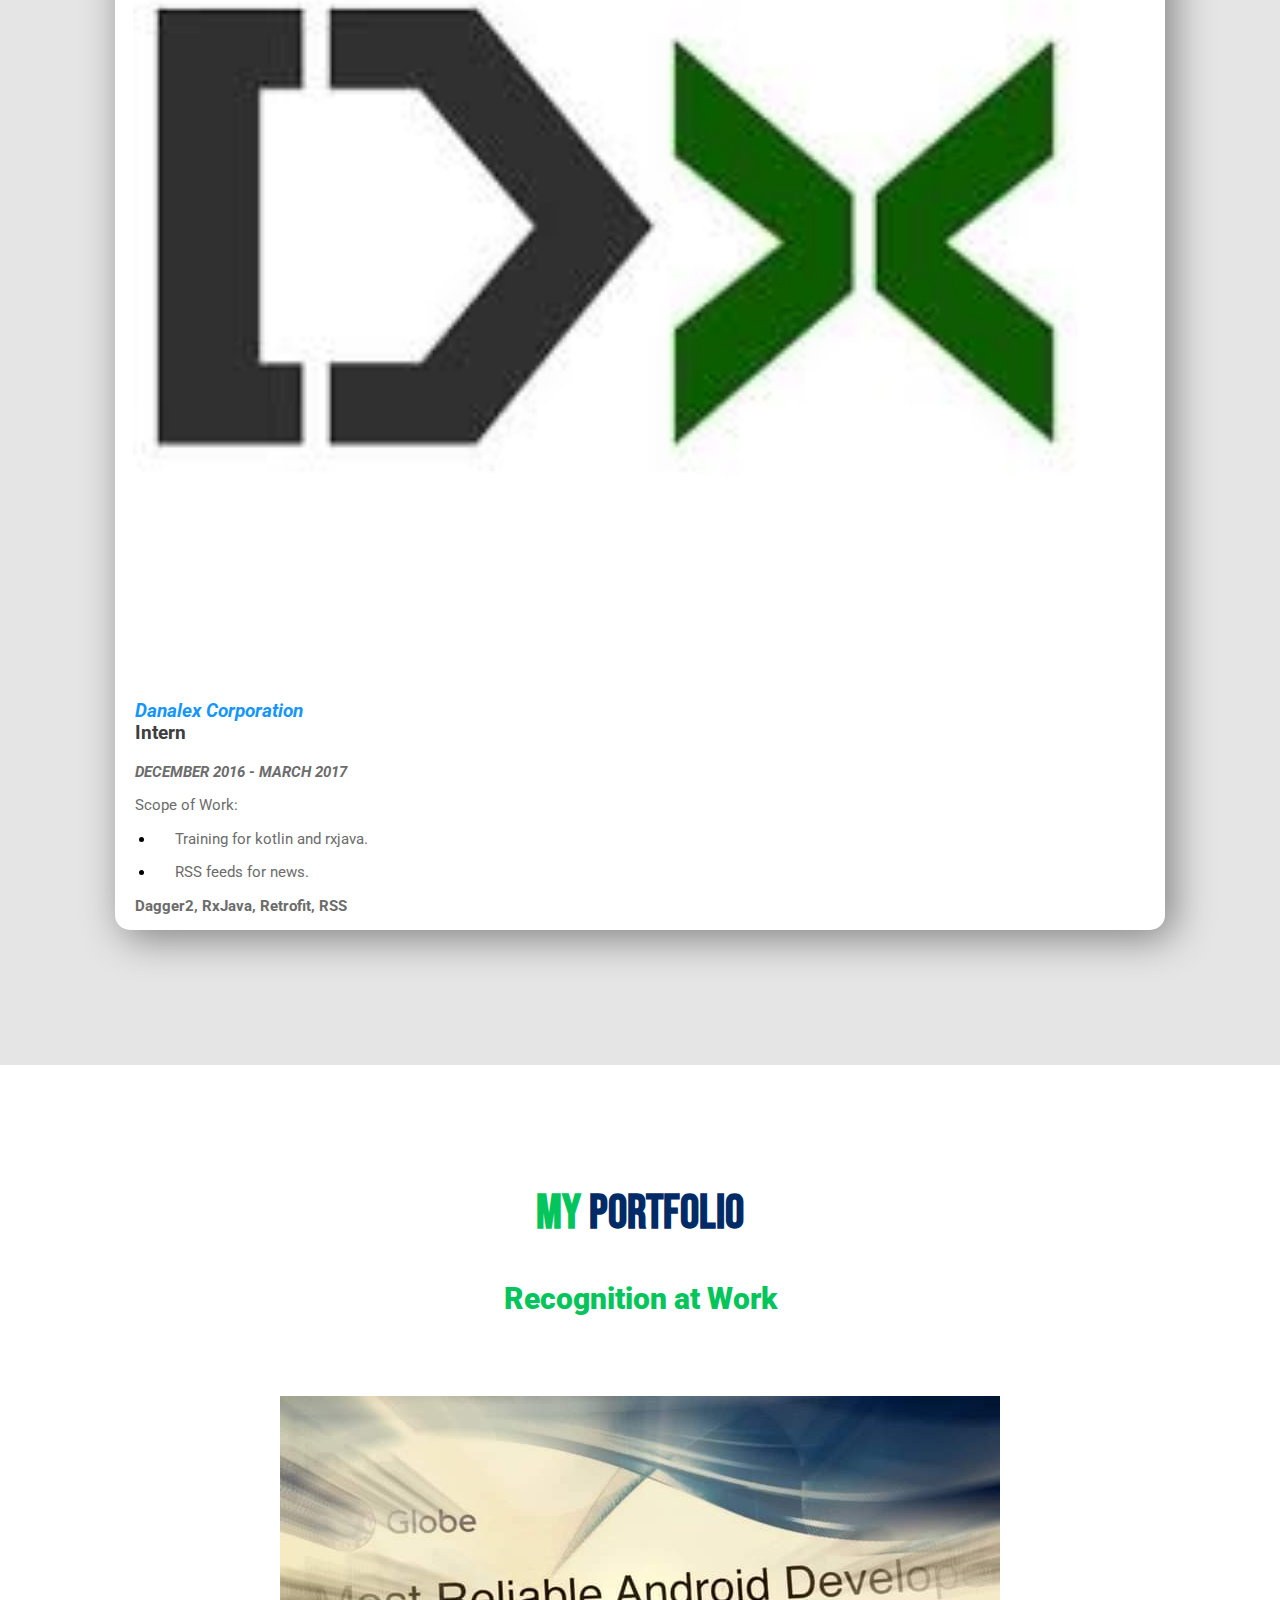
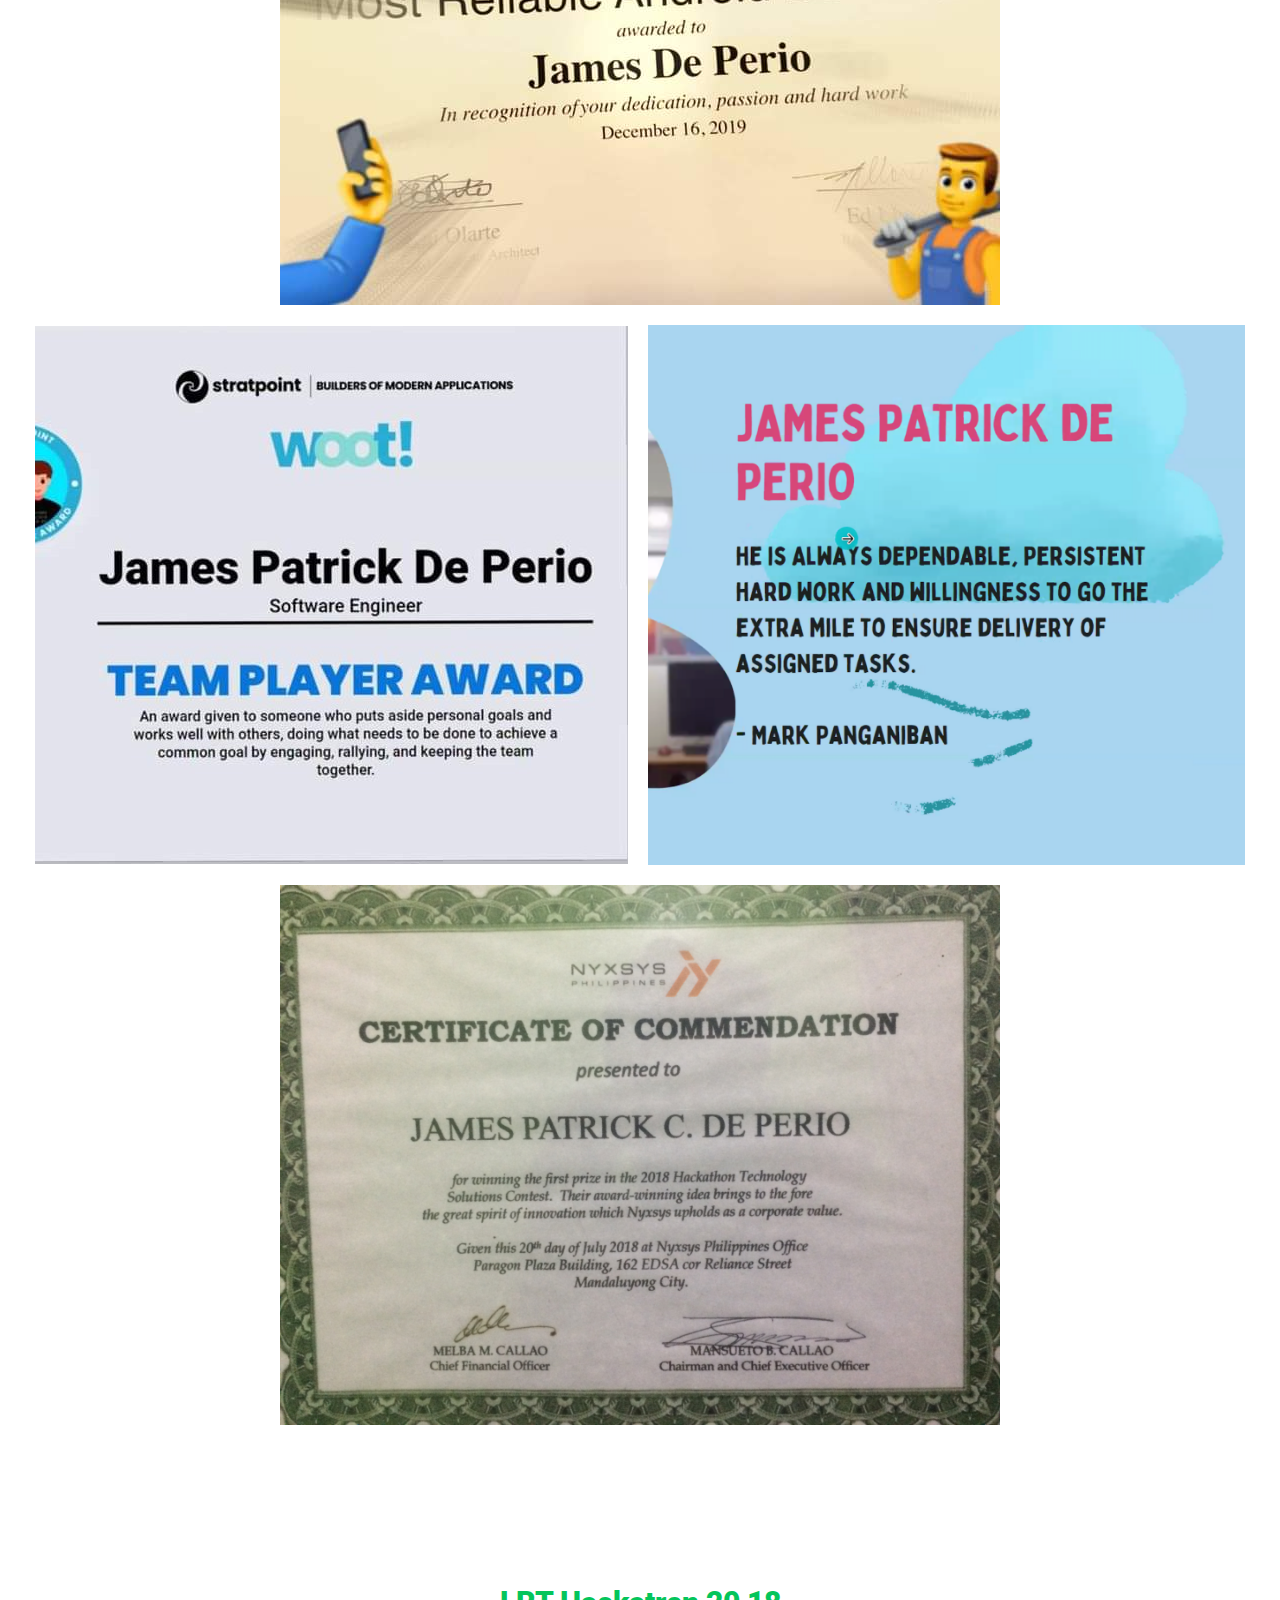
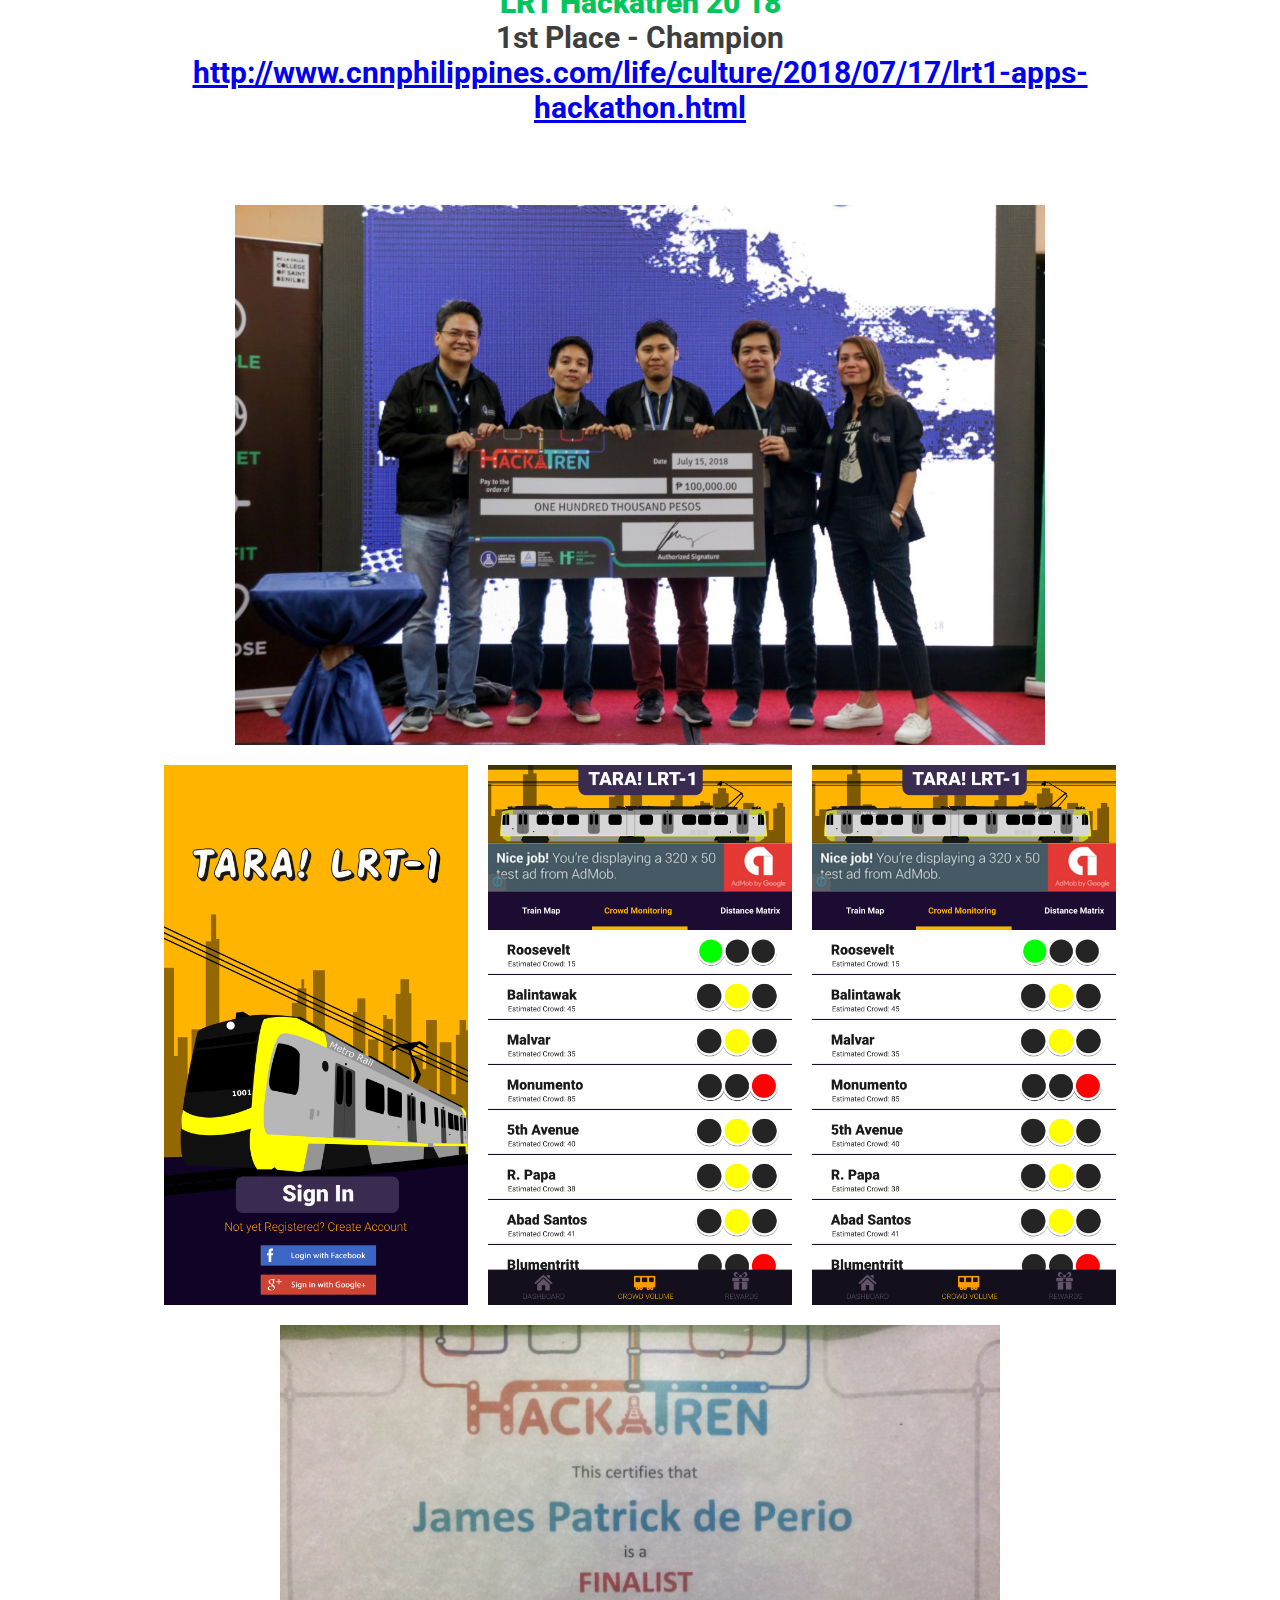
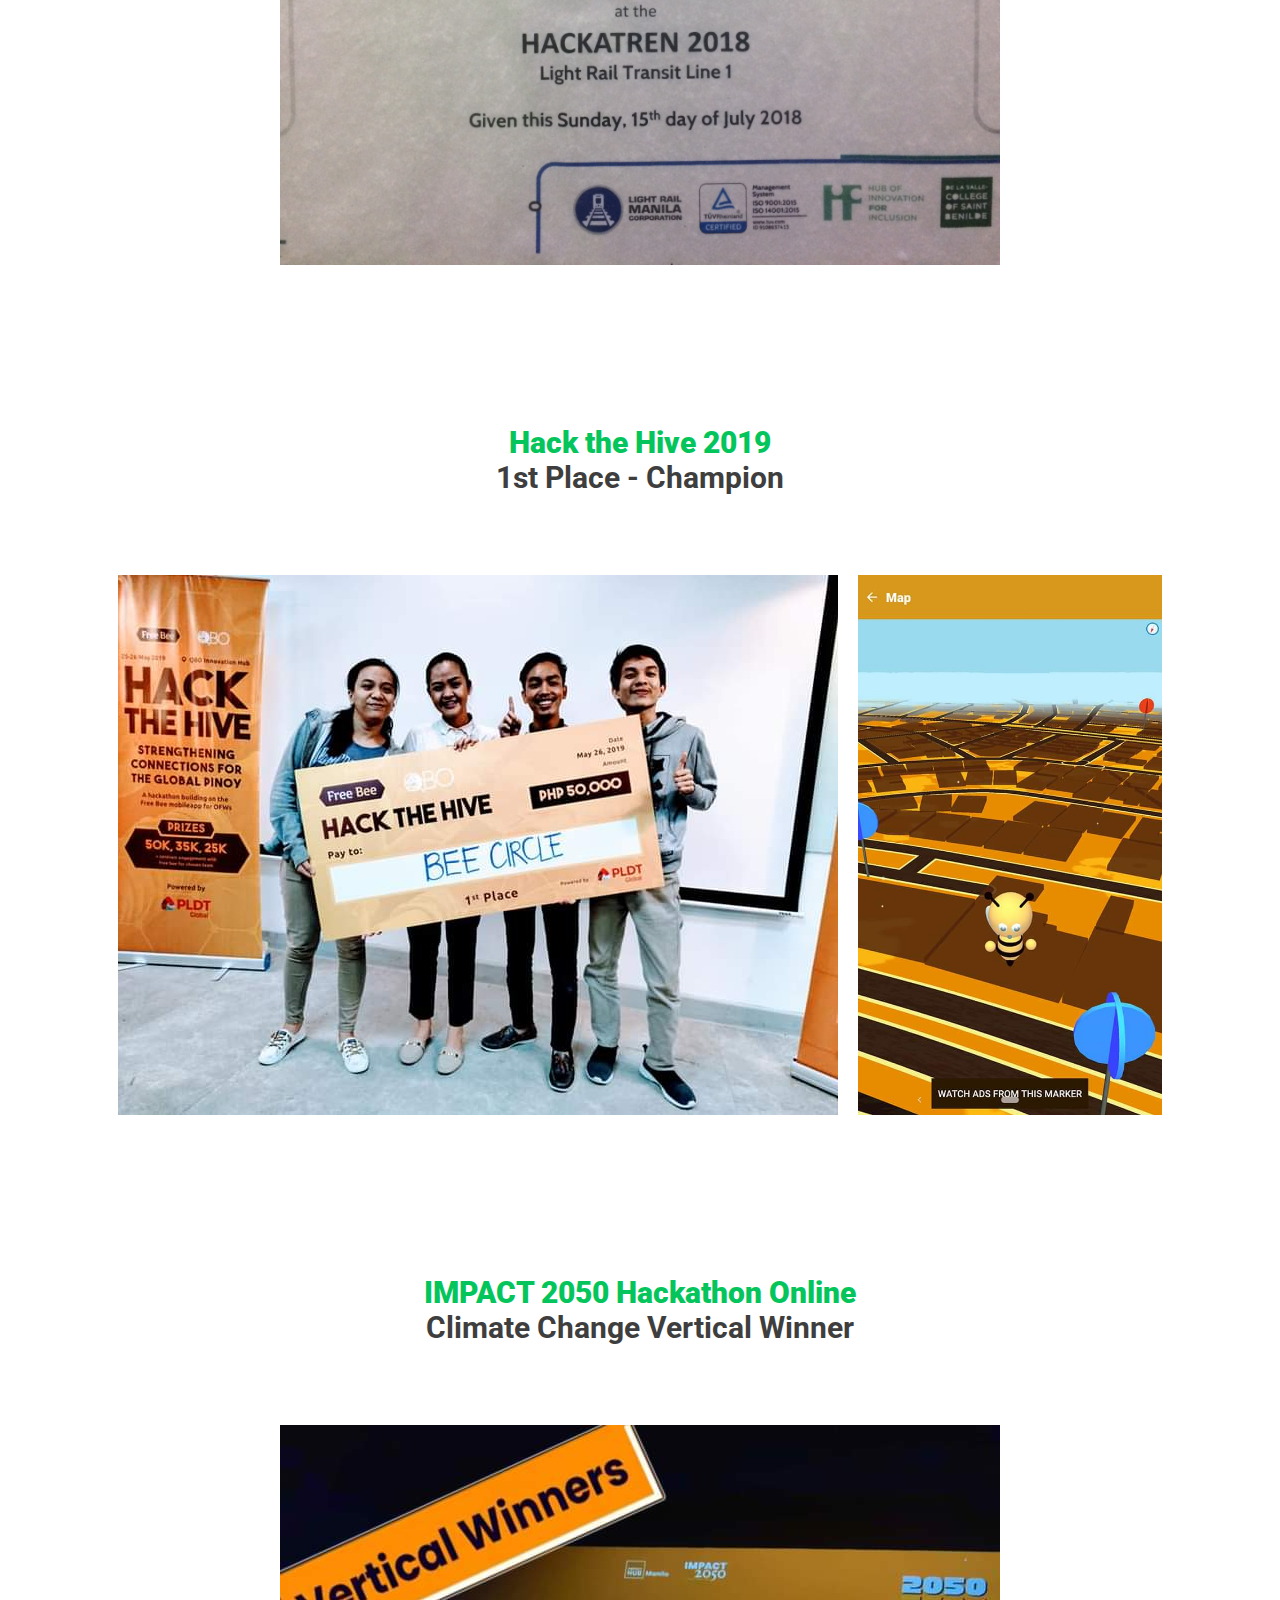
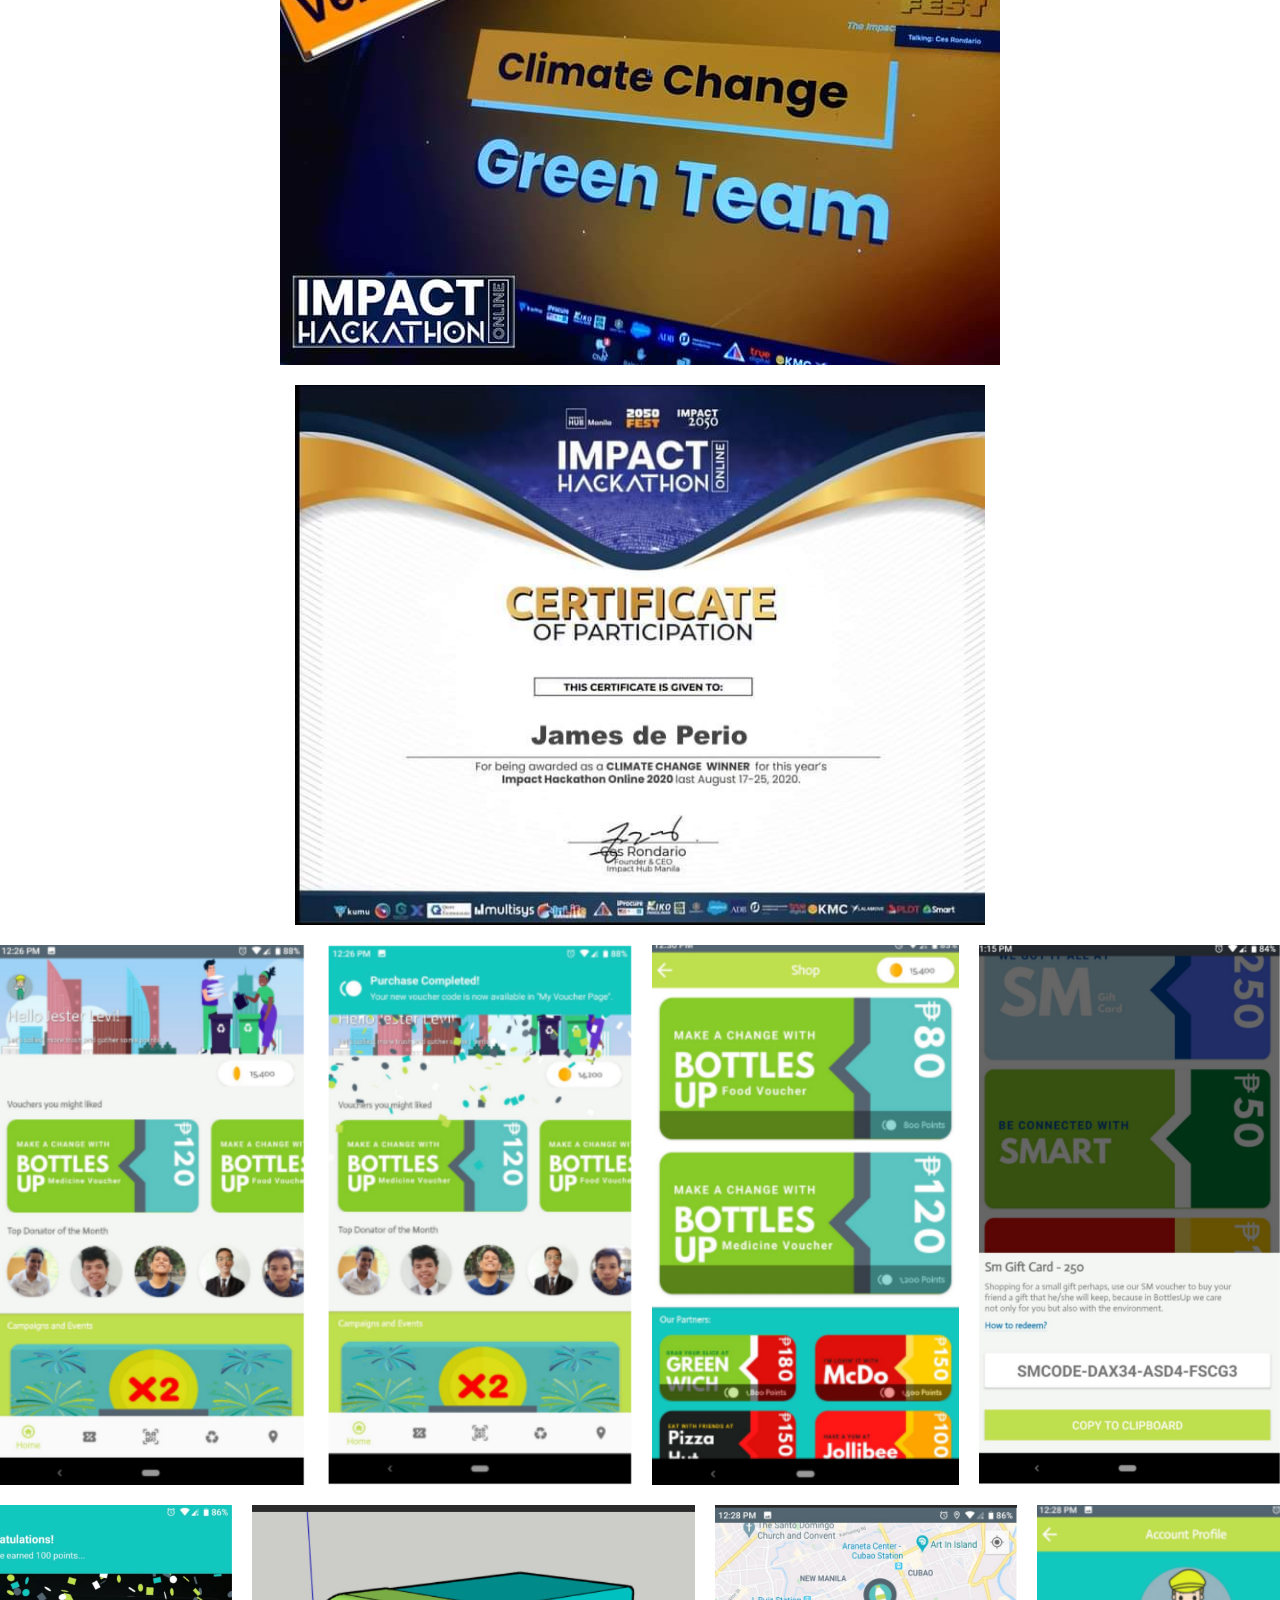
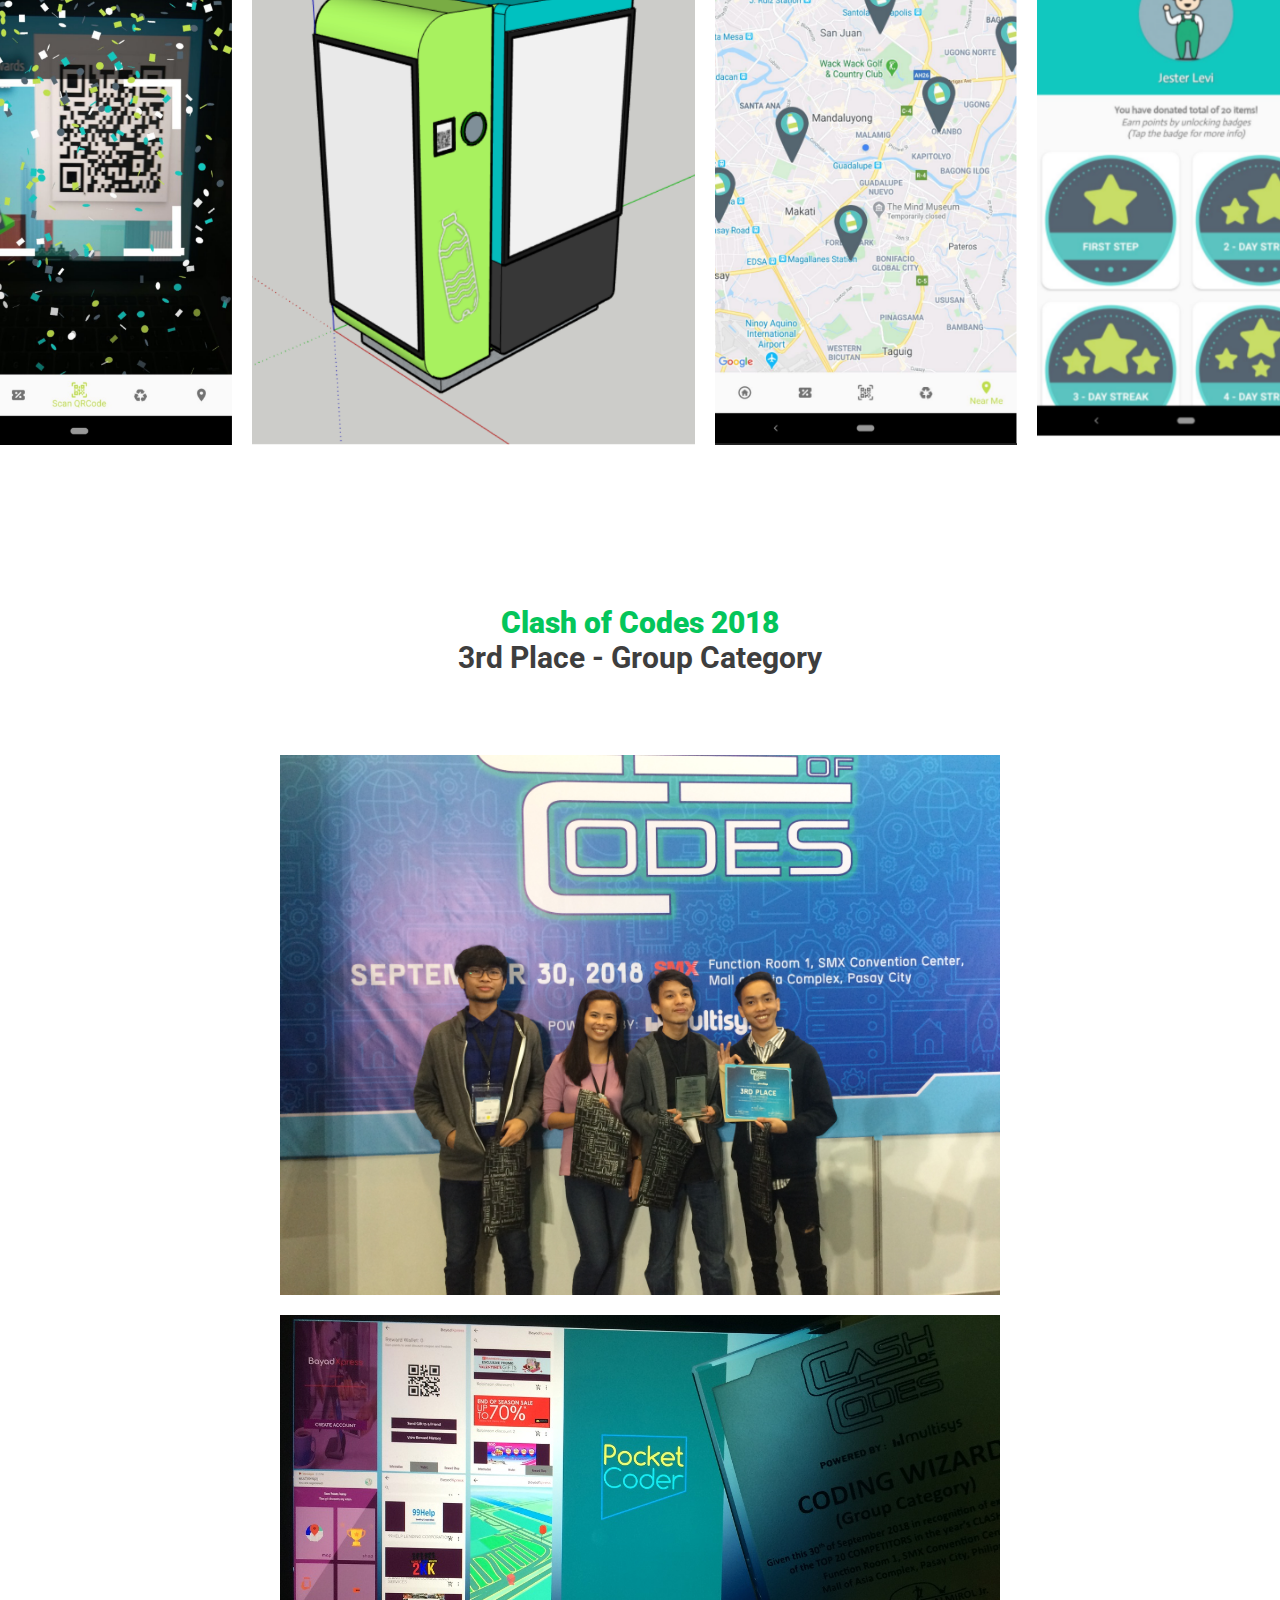
==== commit ce56e197: "Update index.html" ====
--- a/portfolio/index.html
+++ b/portfolio/index.html
@@ -21,11 +21,9 @@
         <h3 class="short-about-me">
           ANDROID SOFTWARE ENGINEER
         </h3>
-        <a class="link-button" target="_blank" href="https://drive.google.com/file/d/1_kwrYi4q8AskGmPOGlyOhhHPDudpUrY6/view?usp=sharing">Download CV</a>
-      </div>
-      <div class="half-width">
-        <img class="myphoto-s" style="border-radius: 50%;" src="images/jamesdeperio.jpg" alt="kaiser" />
-      </div>
+        <a class="link-button" target="_blank" href="https://drive.google.com/file/d/1PSAYdiygTRu63ISpSLd49D3I3x0MfDfR/view?usp=sharing">Download CV</a>
+      </div>
+    
     </section>
     <section class="big-section">
      
